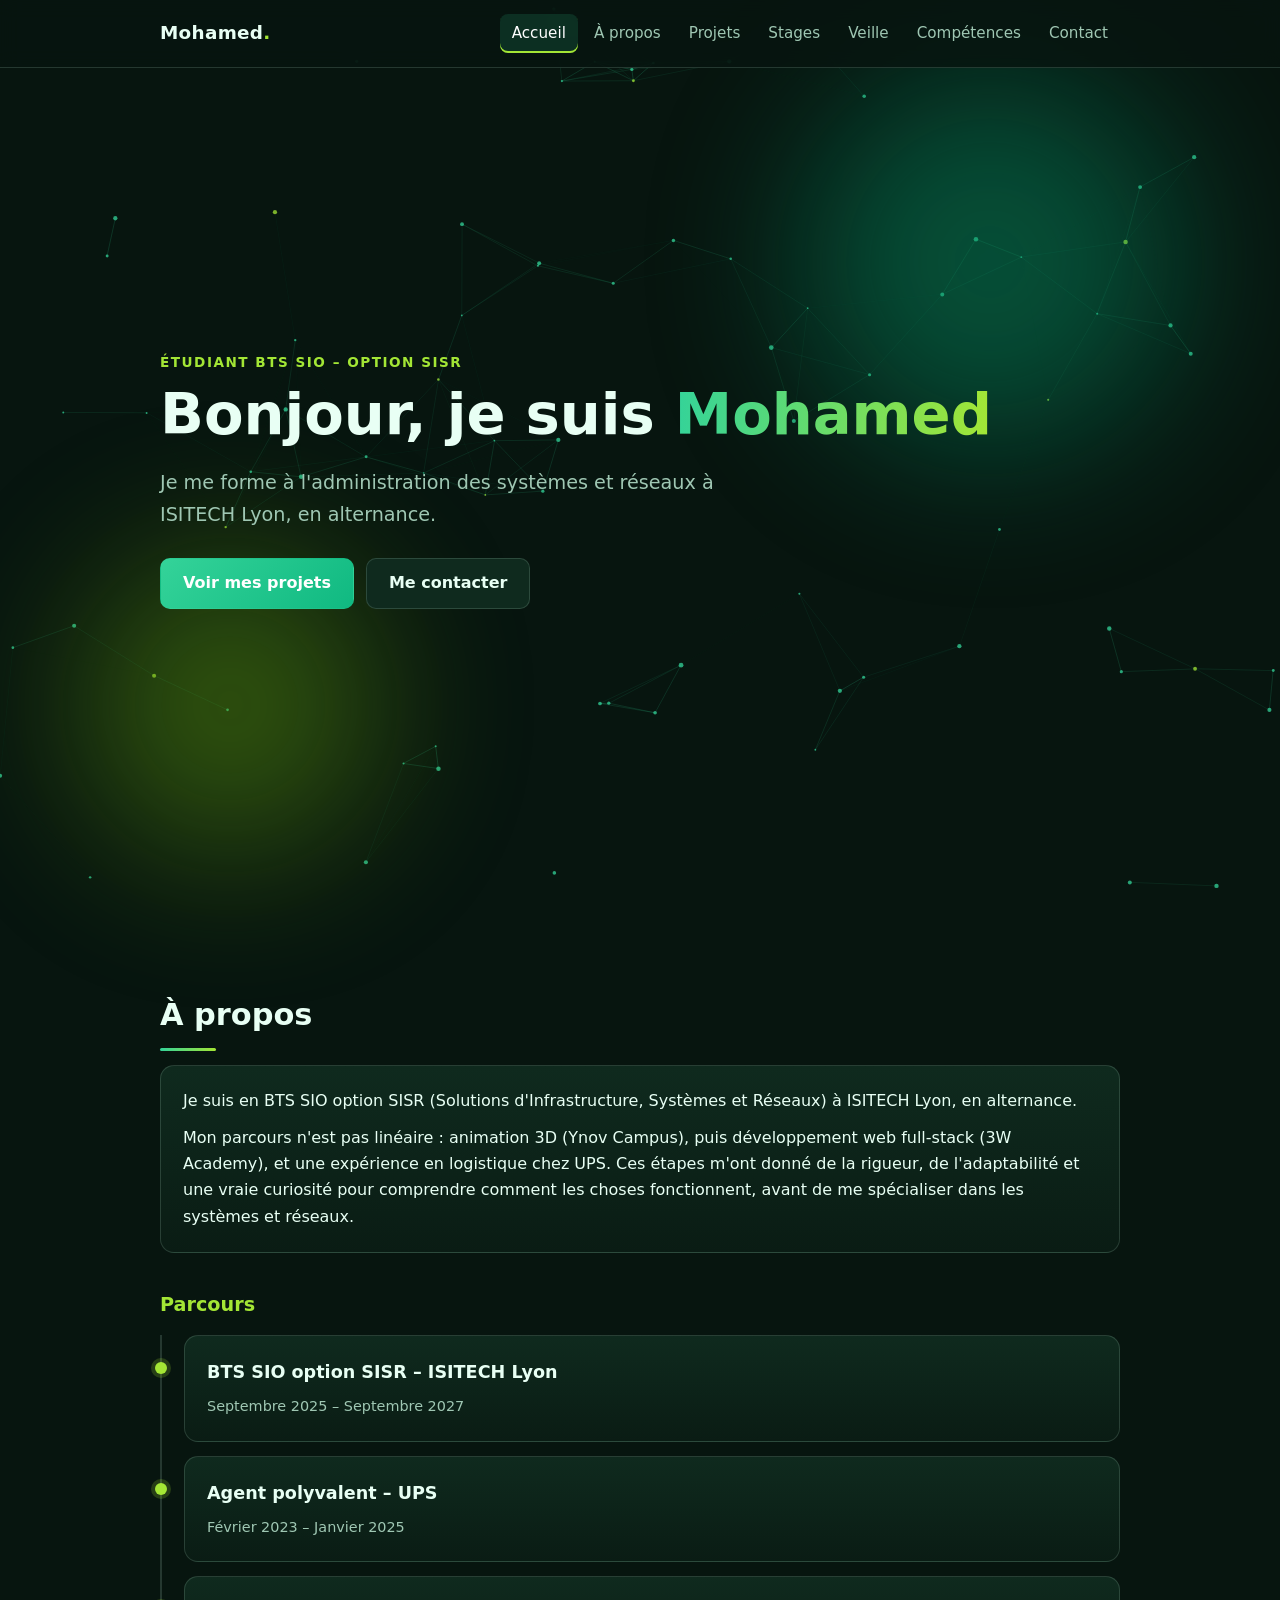
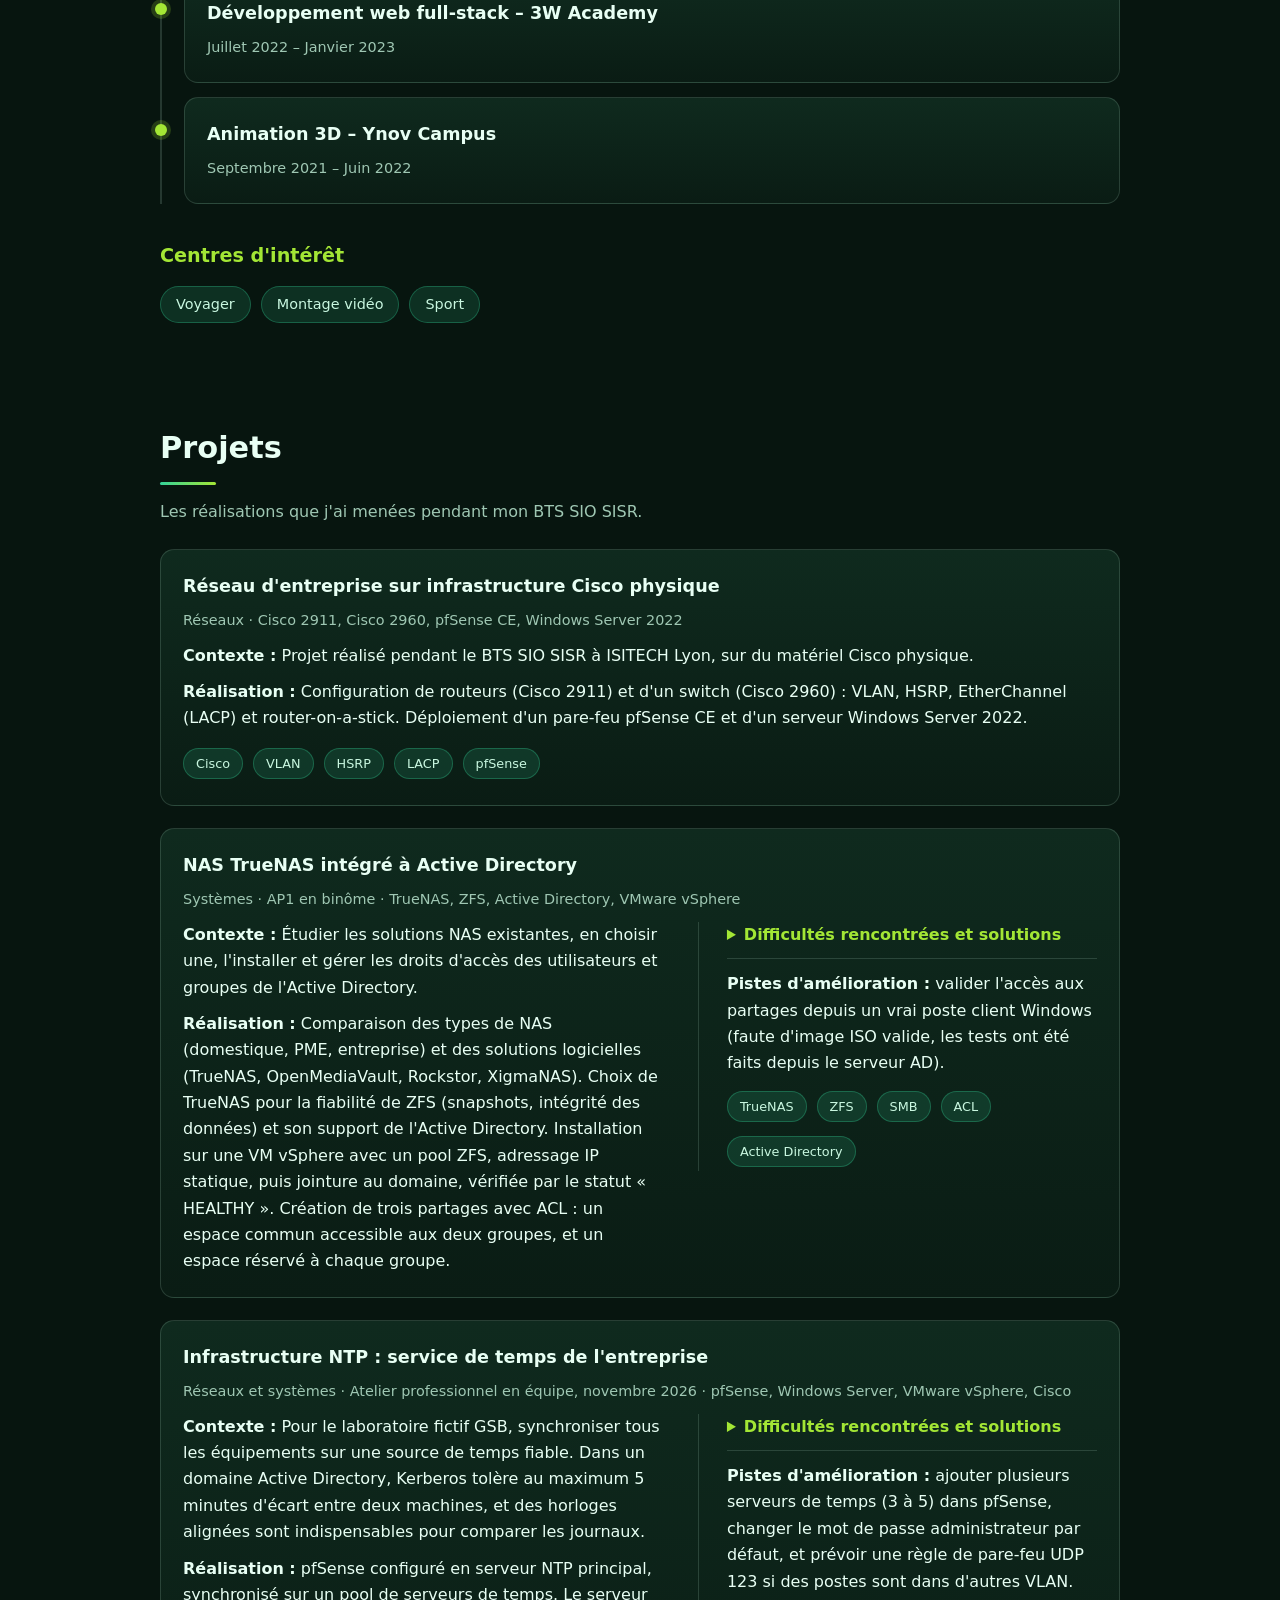
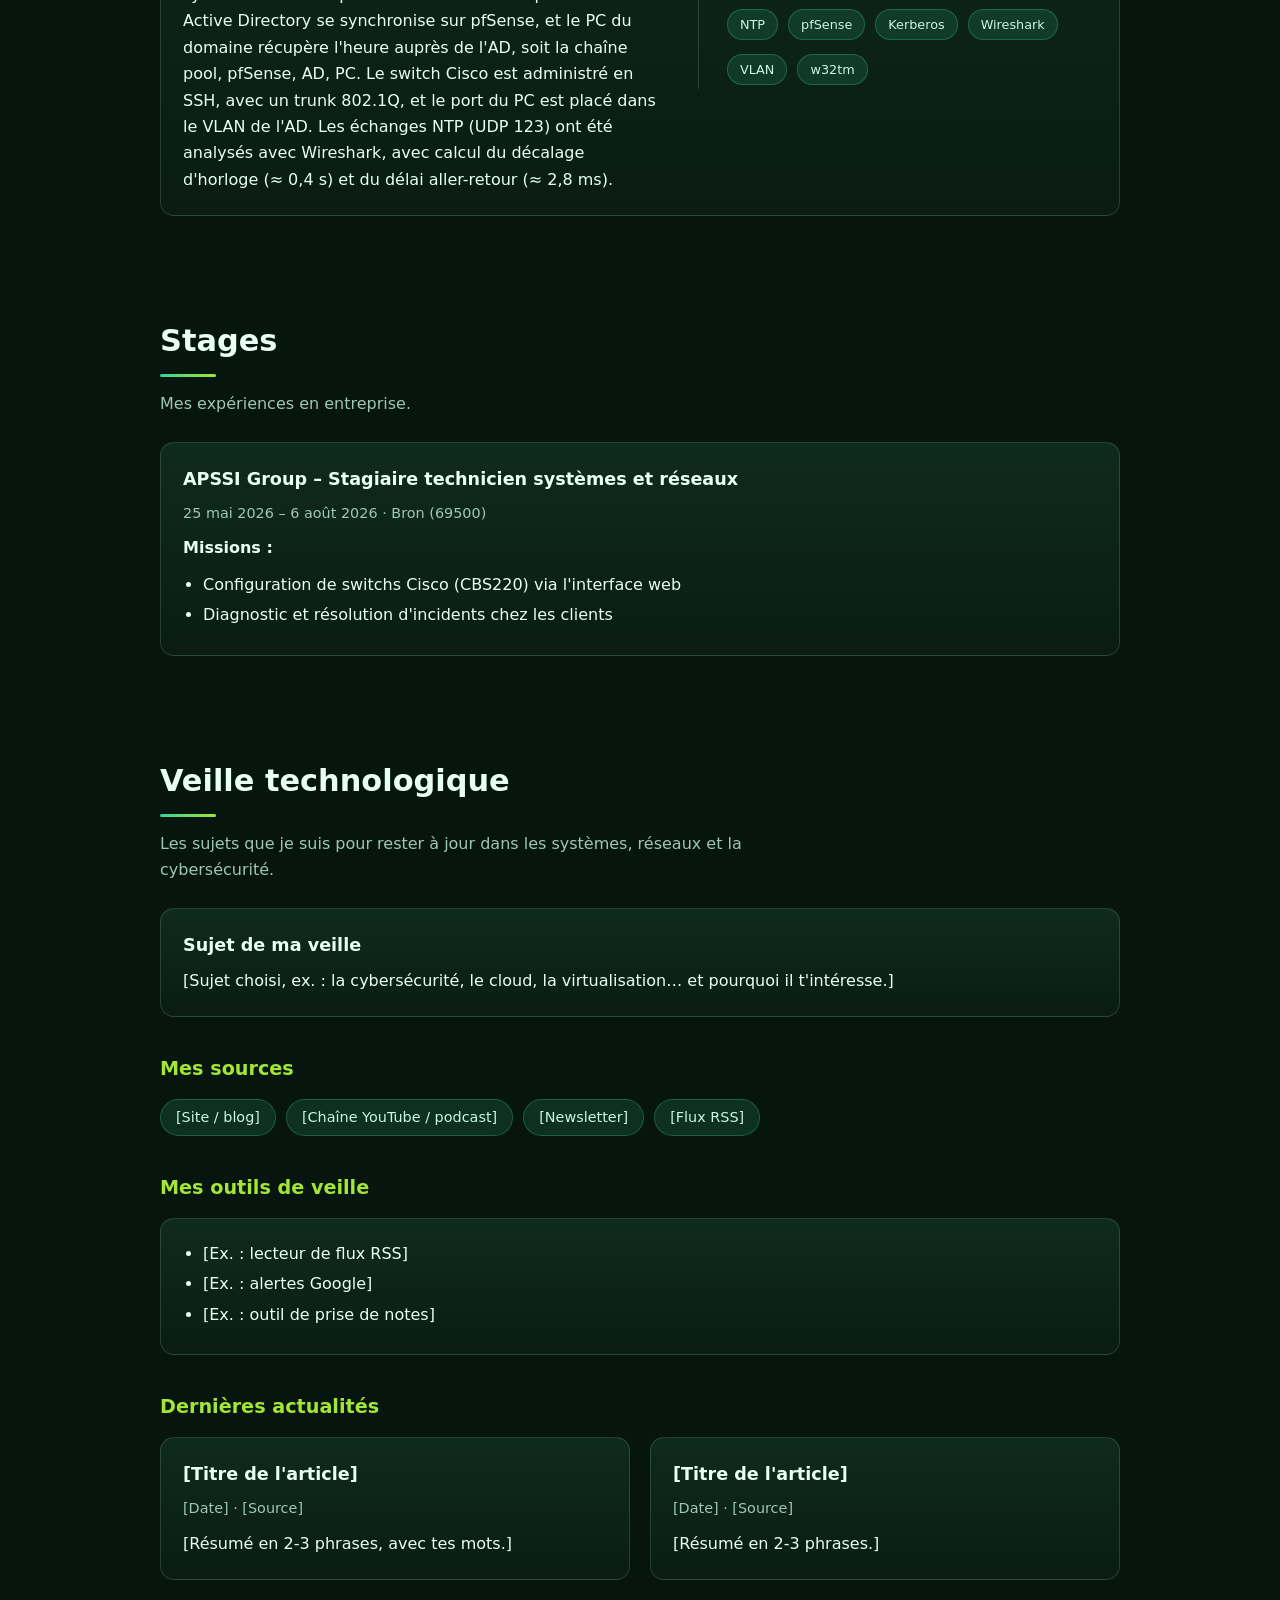
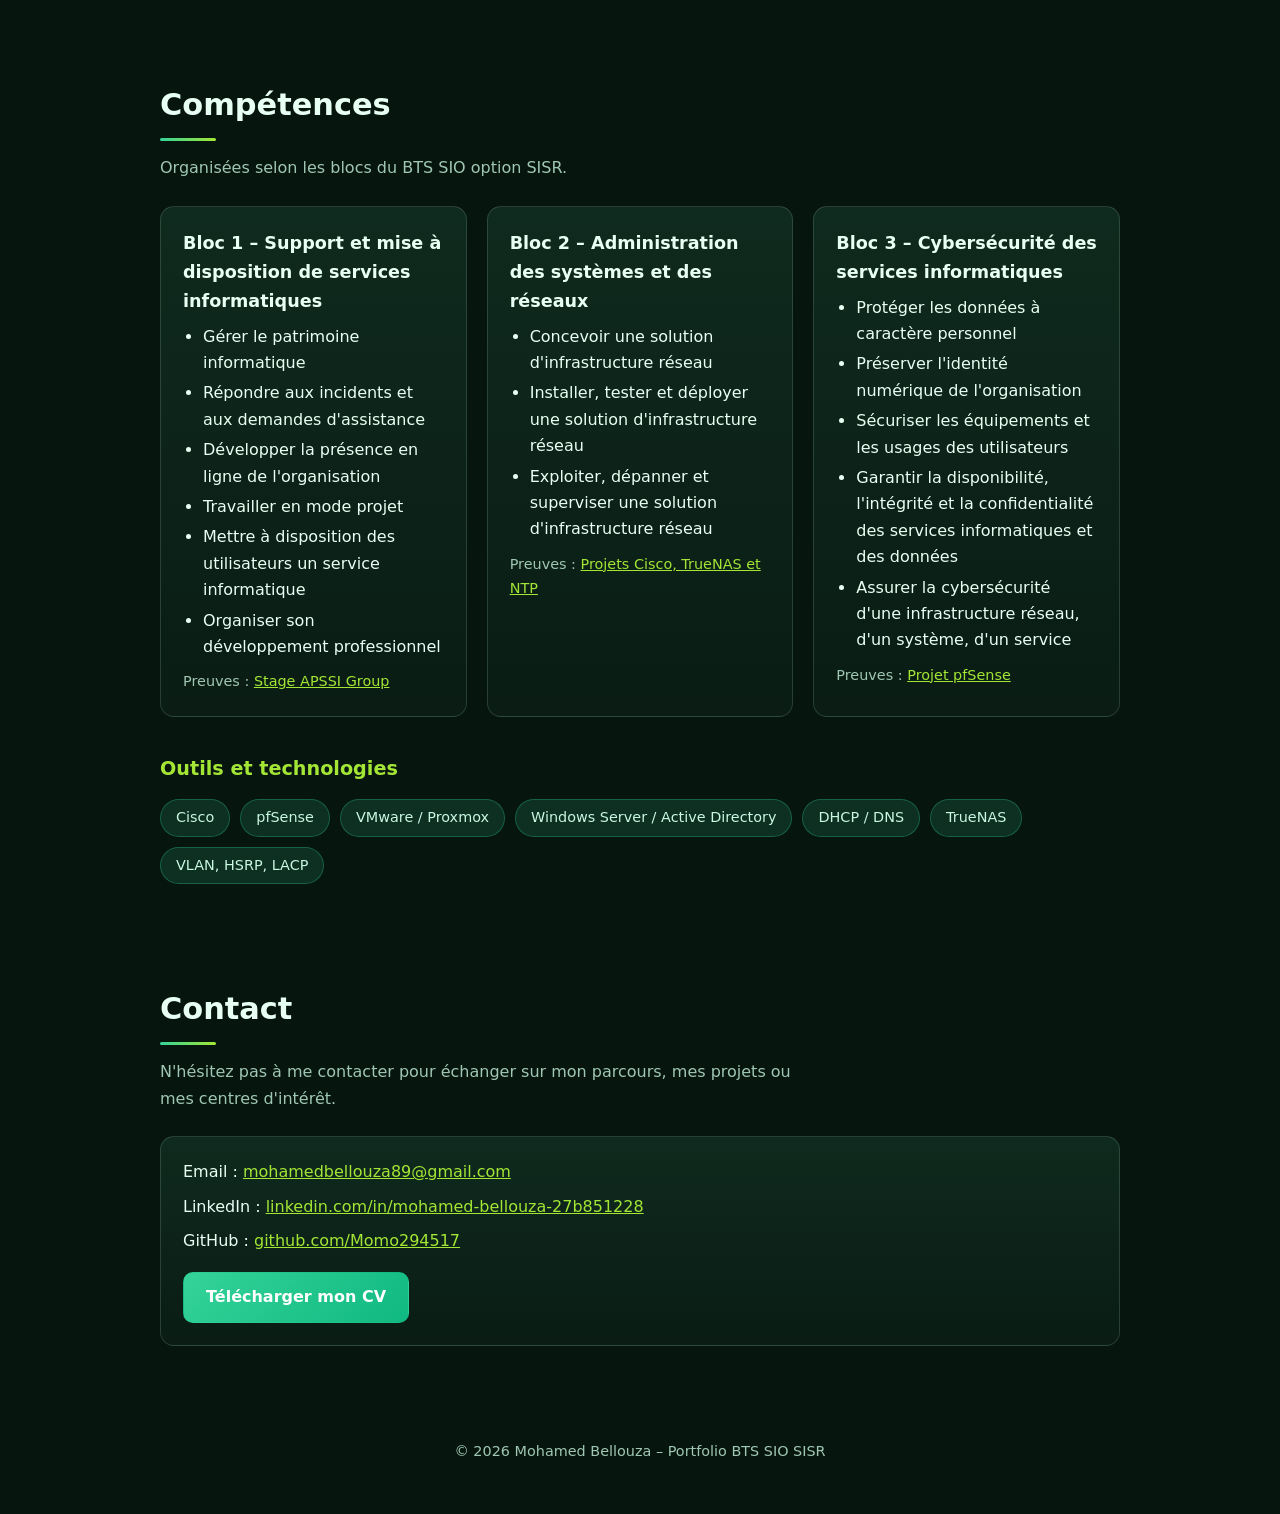
==== index.html @ 6b675b5a "Add files via upload" ====
<!DOCTYPE html>
<html lang="fr">
<head>
  <meta charset="UTF-8">
  <meta name="viewport" content="width=device-width, initial-scale=1">
  <title>Mohamed Bellouza – Portfolio BTS SIO SISR</title>
  <meta name="description" content="Portfolio de Mohamed Bellouza, étudiant en BTS SIO option SISR à ISITECH Lyon, en alternance en systèmes et réseaux.">
  <link rel="stylesheet" href="style.css">
</head>
<body>

<canvas id="bg" aria-hidden="true"></canvas>

<header class="site-header">
  <nav>
    <a class="logo" href="#accueil">Mohamed<span>.</span></a>
    <button class="menu-toggle" type="button" aria-label="Ouvrir le menu" aria-expanded="false">☰</button>
    <ul class="menu">
      <li><a href="#accueil">Accueil</a></li>
      <li><a href="#apropos">À propos</a></li>
      <li><a href="#projets">Projets</a></li>
      <li><a href="#stages">Stages</a></li>
      <li><a href="#veille">Veille</a></li>
      <li><a href="#competences">Compétences</a></li>
      <li><a href="#contact">Contact</a></li>
    </ul>
  </nav>
</header>

<main>

  <section id="accueil" class="hero">
    <div class="glow glow-1"></div>
    <div class="glow glow-2"></div>
    <div class="hero-inner">
      <p class="eyebrow">Étudiant BTS SIO – option SISR</p>
      <h1>Bonjour, je suis <span class="gradient">Mohamed</span></h1>
      <p class="lead">Je me forme à l'administration des systèmes et réseaux à ISITECH Lyon, en alternance.</p>
      <div class="buttons">
        <a class="btn primary" href="#projets">Voir mes projets</a>
        <a class="btn" href="#contact">Me contacter</a>
      </div>
    </div>
  </section>

  <section id="apropos">
    <h2 class="reveal">À propos</h2>
    <div class="card reveal">
      <p>Je suis en BTS SIO option SISR (Solutions d'Infrastructure, Systèmes et Réseaux) à ISITECH Lyon, en alternance.
      <p>Mon parcours n'est pas linéaire : animation 3D (Ynov Campus), puis développement web full-stack (3W Academy), et une expérience en logistique chez UPS. Ces étapes m'ont donné de la rigueur, de l'adaptabilité et une vraie curiosité pour comprendre comment les choses fonctionnent, avant de me spécialiser dans les systèmes et réseaux.</p>
    </div>

    <h3 class="sub reveal">Parcours</h3>
    <div class="timeline">
      <div class="card reveal"><h3>BTS SIO option SISR – ISITECH Lyon</h3><p class="meta">Septembre 2025 – Septembre 2027</p></div>
      <div class="card reveal"><h3>Agent polyvalent – UPS</h3><p class="meta">Février 2023 – Janvier 2025</p></div>
      <div class="card reveal"><h3>Développement web full-stack – 3W Academy</h3><p class="meta">Juillet 2022 – Janvier 2023</p></div>
      <div class="card reveal"><h3>Animation 3D – Ynov Campus</h3><p class="meta">Septembre 2021 – Juin 2022</p></div>
    </div>

    <h3 class="sub reveal">Centres d'intérêt</h3>
    <ul class="tags reveal">
      <li>Voyager</li>
      <li>Montage vidéo</li>
      <li>Sport</li>
    </ul>
  </section>

  <section id="projets">
    <h2 class="reveal">Projets</h2>
    <p class="section-lead reveal">Les réalisations que j'ai menées pendant mon BTS SIO SISR.</p>
    <div class="grid projects">
      <article class="card reveal">
        <h3>Réseau d'entreprise sur infrastructure Cisco physique</h3>
        <p class="meta">Réseaux · Cisco 2911, Cisco 2960, pfSense CE, Windows Server 2022</p>
        <p><strong>Contexte :</strong> Projet réalisé pendant le BTS SIO SISR à ISITECH Lyon, sur du matériel Cisco physique.</p>
        <p><strong>Réalisation :</strong> Configuration de routeurs (Cisco 2911) et d'un switch (Cisco 2960) : VLAN, HSRP, EtherChannel (LACP) et router-on-a-stick. Déploiement d'un pare-feu pfSense CE et d'un serveur Windows Server 2022.</p>
        <ul class="tags"><li>Cisco</li><li>VLAN</li><li>HSRP</li><li>LACP</li><li>pfSense</li></ul>
      </article>

      <article class="card reveal">
        <h3>NAS TrueNAS intégré à Active Directory</h3>
        <p class="meta">Systèmes · AP1 en binôme · TrueNAS, ZFS, Active Directory, VMware vSphere</p>
        <div class="proj-body">
        <div class="proj-main">
        <p><strong>Contexte :</strong> Étudier les solutions NAS existantes, en choisir une, l'installer et gérer les droits d'accès des utilisateurs et groupes de l'Active Directory.</p>
        <p><strong>Réalisation :</strong> Comparaison des types de NAS (domestique, PME, entreprise) et des solutions logicielles (TrueNAS, OpenMediaVault, Rockstor, XigmaNAS). Choix de TrueNAS pour la fiabilité de ZFS (snapshots, intégrité des données) et son support de l'Active Directory. Installation sur une VM vSphere avec un pool ZFS, adressage IP statique, puis jointure au domaine, vérifiée par le statut « HEALTHY ». Création de trois partages avec ACL : un espace commun accessible aux deux groupes, et un espace réservé à chaque groupe.</p>
        </div>
        <div class="proj-side">
        <details>
          <summary>Difficultés rencontrées et solutions</summary>
          <ul>
            <li>VM qui bootait en boucle sur l'ISO : option « Connecter lors de la mise sous tension » à décocher.</li>
            <li>Démarrage impossible en BIOS : réinstallation en mode UEFI.</li>
            <li>Adresse 0.0.0.0 sans serveur DHCP : IP statique configurée en console, avec une adresse distincte de celle de la box.</li>
            <li>Disques à numéros de série non uniques : option dédiée activée pour créer le pool ZFS.</li>
            <li>Jointure à l'AD bloquée par un décalage d'horloge entre le NAS et le serveur (tolérance de Kerberos) : synchronisation de l'heure.</li>
            <li>Groupes AD invisibles : cache de l'annuaire vérifié avec <code>wbinfo -g</code>.</li>
          </ul>
        </details>
        <p><strong>Pistes d'amélioration :</strong> valider l'accès aux partages depuis un vrai poste client Windows (faute d'image ISO valide, les tests ont été faits depuis le serveur AD).</p>
        <ul class="tags"><li>TrueNAS</li><li>ZFS</li><li>SMB</li><li>ACL</li><li>Active Directory</li></ul>
        </div>
      </div>
      </article>

      <article class="card reveal">
        <h3>Infrastructure NTP : service de temps de l'entreprise</h3>
        <p class="meta">Réseaux et systèmes · Atelier professionnel en équipe, novembre 2026 · pfSense, Windows Server, VMware vSphere, Cisco</p>
        <div class="proj-body">
        <div class="proj-main">
        <p><strong>Contexte :</strong> Pour le laboratoire fictif GSB, synchroniser tous les équipements sur une source de temps fiable. Dans un domaine Active Directory, Kerberos tolère au maximum 5 minutes d'écart entre deux machines, et des horloges alignées sont indispensables pour comparer les journaux.</p>
        <p><strong>Réalisation :</strong> pfSense configuré en serveur NTP principal, synchronisé sur un pool de serveurs de temps. Le serveur Active Directory se synchronise sur pfSense, et le PC du domaine récupère l'heure auprès de l'AD, soit la chaîne pool, pfSense, AD, PC. Le switch Cisco est administré en SSH, avec un trunk 802.1Q, et le port du PC est placé dans le VLAN de l'AD. Les échanges NTP (UDP 123) ont été analysés avec Wireshark, avec calcul du décalage d'horloge (≈ 0,4 s) et du délai aller-retour (≈ 2,8 ms).</p>
        </div>
        <div class="proj-side">
        <details>
          <summary>Difficultés rencontrées et solutions</summary>
          <ul>
            <li>Message NATIVE_VLAN_MISMATCH sur le trunk : VLAN natif aligné sur le VLAN 1.</li>
            <li>PC dans le mauvais VLAN : port déplacé dans le VLAN de l'AD pour partager le même réseau.</li>
            <li>Commande <code>net start w32time</code> refusée (erreur 5) : terminal à ouvrir en administrateur.</li>
            <li>Fuseau horaire du PC incorrect : corrigé sur Paris, sans effet sur la synchronisation qui se fait en UTC.</li>
          </ul>
        </details>
        <p><strong>Pistes d'amélioration :</strong> ajouter plusieurs serveurs de temps (3 à 5) dans pfSense, changer le mot de passe administrateur par défaut, et prévoir une règle de pare-feu UDP 123 si des postes sont dans d'autres VLAN.</p>
        <ul class="tags"><li>NTP</li><li>pfSense</li><li>Kerberos</li><li>Wireshark</li><li>VLAN</li><li>w32tm</li></ul>
        </div>
      </div>
      </article>
    </div>
  </section>

  <section id="stages">
    <h2 class="reveal">Stages</h2>
    <p class="section-lead reveal">Mes expériences en entreprise.</p>
    <article class="card reveal">
      <h3>APSSI Group – Stagiaire technicien systèmes et réseaux</h3>
      <p class="meta">25 mai 2026 – 6 août 2026 · Bron (69500)</p>
      <p><strong>Missions :</strong></p>
      <ul>
        <li>Configuration de switchs Cisco (CBS220) via l'interface web</li>
        <li>Diagnostic et résolution d'incidents chez les clients</li>
      </ul>
    </article>
  </section>

  <section id="veille">
    <h2 class="reveal">Veille technologique</h2>
    <p class="section-lead reveal">Les sujets que je suis pour rester à jour dans les systèmes, réseaux et la cybersécurité.</p>

    <div class="card reveal">
      <h3>Sujet de ma veille</h3>
      <p>[Sujet choisi, ex. : la cybersécurité, le cloud, la virtualisation… et pourquoi il t'intéresse.]</p>
    </div>

    <h3 class="sub reveal">Mes sources</h3>
    <ul class="tags reveal">
      <li>[Site / blog]</li>
      <li>[Chaîne YouTube / podcast]</li>
      <li>[Newsletter]</li>
      <li>[Flux RSS]</li>
    </ul>

    <h3 class="sub reveal">Mes outils de veille</h3>
    <div class="card reveal">
      <ul>
        <li>[Ex. : lecteur de flux RSS]</li>
        <li>[Ex. : alertes Google]</li>
        <li>[Ex. : outil de prise de notes]</li>
      </ul>
    </div>

    <h3 class="sub reveal">Dernières actualités</h3>
    <div class="grid">
      <article class="card reveal">
        <h3>[Titre de l'article]</h3>
        <p class="meta">[Date] · [Source]</p>
        <p>[Résumé en 2-3 phrases, avec tes mots.]</p>
      </article>
      <article class="card reveal">
        <h3>[Titre de l'article]</h3>
        <p class="meta">[Date] · [Source]</p>
        <p>[Résumé en 2-3 phrases.]</p>
      </article>
    </div>
  </section>

  <section id="competences">
    <h2 class="reveal">Compétences</h2>
    <p class="section-lead reveal">Organisées selon les blocs du BTS SIO option SISR.</p>

    <div class="grid">
      <div class="card reveal">
        <h3>Bloc 1 – Support et mise à disposition de services informatiques</h3>
        <ul>
          <li>Gérer le patrimoine informatique</li>
          <li>Répondre aux incidents et aux demandes d'assistance</li>
          <li>Développer la présence en ligne de l'organisation</li>
          <li>Travailler en mode projet</li>
          <li>Mettre à disposition des utilisateurs un service informatique</li>
          <li>Organiser son développement professionnel</li>
        </ul>
        <p class="meta">Preuves : <a href="#stages">Stage APSSI Group</a></p>
      </div>

      <div class="card reveal">
        <h3>Bloc 2 – Administration des systèmes et des réseaux</h3>
        <ul>
          <li>Concevoir une solution d'infrastructure réseau</li>
          <li>Installer, tester et déployer une solution d'infrastructure réseau</li>
          <li>Exploiter, dépanner et superviser une solution d'infrastructure réseau</li>
        </ul>
        <p class="meta">Preuves : <a href="#projets">Projets Cisco, TrueNAS et NTP</a></p>
      </div>

      <div class="card reveal">
        <h3>Bloc 3 – Cybersécurité des services informatiques</h3>
        <ul>
          <li>Protéger les données à caractère personnel</li>
          <li>Préserver l'identité numérique de l'organisation</li>
          <li>Sécuriser les équipements et les usages des utilisateurs</li>
          <li>Garantir la disponibilité, l'intégrité et la confidentialité des services informatiques et des données</li>
          <li>Assurer la cybersécurité d'une infrastructure réseau, d'un système, d'un service</li>
        </ul>
        <p class="meta">Preuves : <a href="#projets">Projet pfSense</a></p>
      </div>
    </div>

    <h3 class="sub reveal">Outils et technologies</h3>
    <ul class="tags reveal">
      <li>Cisco</li>
      <li>pfSense</li>
      <li>VMware / Proxmox</li>
      <li>Windows Server / Active Directory</li>
      <li>DHCP / DNS</li>
      <li>TrueNAS</li>
      <li>VLAN, HSRP, LACP</li>
    </ul>
  </section>

  <section id="contact">
    <h2 class="reveal">Contact</h2>
    <p class="section-lead reveal">N'hésitez pas à me contacter pour échanger sur mon parcours, mes projets ou mes centres d'intérêt.</p>
    <div class="card reveal">
      <ul class="contact-list">
        <li>Email : <a href="mailto:mohamedbellouza89@gmail.com">mohamedbellouza89@gmail.com</a></li>
        <li>LinkedIn : <a href="https://www.linkedin.com/in/mohamed-bellouza-27b851228/" target="_blank" rel="noopener">linkedin.com/in/mohamed-bellouza-27b851228</a></li>
        <li>GitHub : <a href="https://github.com/Momo294517" target="_blank" rel="noopener">github.com/Momo294517</a></li>
      </ul>
      <p><a class="btn primary" href="cv.pdf" target="_blank" rel="noopener">Télécharger mon CV</a></p>
    </div>
  </section>

</main>

<footer>
  <p>© 2026 Mohamed Bellouza – Portfolio BTS SIO SISR</p>
</footer>

<script src="script.js"></script>
</body>
</html>
---- style.css ----
:root {
  /* ===== PALETTE : vert émeraude (modifie ces valeurs pour changer de couleur) ===== */
  --bg: #07150f;
  --bg-2: #0a1c14;
  --surface: #0f2a1e;
  --text: #e8fff4;
  --muted: #9fc7b3;
  --accent: #34d399;
  --accent-2: #a3e635;
  --accent-strong: #10b981;
  --tag-text: #c9f7e0;
  --glow-1: #059669;
  --glow-2: #65a30d;
  --bg-rgb: 7, 21, 15;
  --accent-rgb: 52, 211, 153;
  --accent2-rgb: 163, 230, 53;
  --accent-soft: rgba(var(--accent-rgb), 0.14);
  --border: rgba(159, 199, 179, 0.2);
}

* { box-sizing: border-box; }

html { scroll-behavior: smooth; scroll-padding-top: 76px; }

body {
  margin: 0;
  font-family: system-ui, -apple-system, "Segoe UI", Roboto, sans-serif;
  background: var(--bg);
  color: var(--text);
  line-height: 1.65;
  overflow-x: hidden;
}

a { color: var(--accent-2); }

/* ---------- En-tête ---------- */
.site-header {
  position: fixed;
  top: 0; left: 0; right: 0;
  background: rgba(var(--bg-rgb), 0.8);
  backdrop-filter: blur(10px);
  border-bottom: 1px solid var(--border);
  z-index: 50;
}

.site-header nav {
  max-width: 1000px;
  margin: 0 auto;
  padding: 14px 20px;
  display: flex;
  justify-content: space-between;
  align-items: center;
}

.logo { font-weight: 800; font-size: 1.15rem; text-decoration: none; color: var(--text); letter-spacing: 0.3px; }
.logo span { color: var(--accent-2); }

.menu { list-style: none; display: flex; gap: 4px; margin: 0; padding: 0; }
.menu a {
  display: block;
  padding: 7px 12px;
  border-radius: 8px;
  text-decoration: none;
  color: var(--muted);
  font-weight: 500;
  font-size: 0.95rem;
  transition: color 0.2s, background 0.2s;
}
.menu a:hover { color: var(--text); background: var(--accent-soft); }
.menu a.active { color: #fff; background: var(--accent-soft); box-shadow: inset 0 -2px 0 var(--accent-2); }

.menu-toggle {
  display: none;
  background: none;
  border: 1px solid var(--border);
  color: var(--text);
  font-size: 1.3rem;
  border-radius: 8px;
  padding: 2px 10px;
  cursor: pointer;
}

/* ---------- Mise en page ---------- */
main { max-width: 1000px; margin: 0 auto; padding: 0 20px; }

section { padding: 90px 0 10px; }

h1 { font-size: clamp(2.2rem, 6vw, 3.6rem); margin: 8px 0 16px; line-height: 1.15; }
h2 {
  font-size: 1.9rem;
  margin: 0 0 14px;
  position: relative;
  display: inline-block;
}
h2::after {
  content: "";
  display: block;
  height: 3px;
  width: 56px;
  margin-top: 8px;
  border-radius: 3px;
  background: linear-gradient(90deg, var(--accent), var(--accent-2));
}
h3 { margin: 0 0 8px; font-size: 1.1rem; }
h3.sub { margin: 36px 0 14px; font-size: 1.2rem; color: var(--accent-2); }

.section-lead { color: var(--muted); margin: 0 0 24px; max-width: 640px; }

/* ---------- Accueil ---------- */
.hero {
  position: relative;
  min-height: 100vh;
  display: flex;
  align-items: center;
  padding: 120px 0 60px;
}
.hero-inner { position: relative; z-index: 1; }
.eyebrow {
  color: var(--accent-2);
  font-weight: 600;
  letter-spacing: 1.5px;
  text-transform: uppercase;
  font-size: 0.85rem;
  margin: 0;
}
.gradient {
  background: linear-gradient(90deg, var(--accent), var(--accent-2), var(--accent));
  background-size: 200% auto;
  -webkit-background-clip: text;
  background-clip: text;
  color: transparent;
  animation: shine 6s linear infinite;
}
.lead { font-size: 1.2rem; color: var(--muted); max-width: 620px; }

.glow {
  position: absolute;
  border-radius: 50%;
  filter: blur(80px);
  opacity: 0.45;
  pointer-events: none;
}
.glow-1 { width: 380px; height: 380px; background: var(--glow-1); top: 8%; right: -60px; animation: float 9s ease-in-out infinite; }
.glow-2 { width: 300px; height: 300px; background: var(--glow-2); bottom: 5%; left: -80px; animation: float 11s ease-in-out infinite reverse; }

.buttons { display: flex; gap: 12px; flex-wrap: wrap; margin-top: 28px; }
.btn {
  display: inline-block;
  padding: 11px 22px;
  border-radius: 10px;
  border: 1px solid var(--border);
  background: var(--surface);
  color: var(--text);
  text-decoration: none;
  font-weight: 600;
  transition: transform 0.2s, box-shadow 0.2s, border-color 0.2s;
}
.btn:hover { transform: translateY(-3px); border-color: var(--accent); box-shadow: 0 8px 22px rgba(var(--accent-rgb), 0.25); }
.btn.primary { background: linear-gradient(135deg, var(--accent), var(--accent-strong)); border-color: transparent; color: #fff; }

/* ---------- Cartes ---------- */
.card {
  background: linear-gradient(180deg, var(--surface), var(--bg-2));
  border: 1px solid var(--border);
  border-radius: 14px;
  padding: 22px;
  transition: transform 0.25s, border-color 0.25s, box-shadow 0.25s;
}
.card:hover { transform: translateY(-4px); border-color: rgba(var(--accent-rgb), 0.55); box-shadow: 0 12px 30px rgba(0, 0, 0, 0.35), 0 0 0 1px rgba(var(--accent-rgb), 0.15); }
.card p { margin: 0 0 10px; }
.card p:last-child, .card ul:last-child { margin-bottom: 0; }
.card ul { margin: 0 0 10px; padding-left: 20px; }
.card li { margin-bottom: 4px; }

.grid { display: grid; grid-template-columns: repeat(auto-fit, minmax(290px, 1fr)); gap: 20px; }
.timeline { display: grid; gap: 14px; position: relative; padding-left: 22px; border-left: 2px solid var(--border); }
.timeline .card { position: relative; }
.timeline .card::before {
  content: "";
  position: absolute;
  left: -30px; top: 26px;
  width: 12px; height: 12px;
  border-radius: 50%;
  background: var(--accent-2);
  box-shadow: 0 0 0 4px rgba(var(--accent2-rgb), 0.2);
}

.meta { color: var(--muted); font-size: 0.9rem; }
.badge {
  display: inline-block;
  font-size: 0.72rem;
  font-weight: 600;
  padding: 2px 10px;
  margin-left: 6px;
  border-radius: 999px;
  background: rgba(var(--accent2-rgb), 0.15);
  color: var(--accent-2);
  vertical-align: middle;
}

.tags { list-style: none; padding: 0; display: flex; flex-wrap: wrap; gap: 10px; margin: 0; }
.tags li {
  background: var(--accent-soft);
  color: var(--tag-text);
  border: 1px solid rgba(var(--accent-rgb), 0.3);
  padding: 6px 15px;
  border-radius: 999px;
  font-size: 0.9rem;
  font-weight: 500;
  transition: transform 0.2s, background 0.2s;
}
.tags li:hover { transform: translateY(-2px); background: rgba(var(--accent-rgb), 0.25); }

.contact-list { list-style: none; padding: 0 !important; margin: 0 0 18px !important; }
.contact-list li { margin-bottom: 8px; }

footer { text-align: center; color: var(--muted); font-size: 0.9rem; padding: 70px 20px 36px; }

/* ---------- Animations ---------- */
.reveal { opacity: 0; transform: translateY(26px); transition: opacity 0.7s ease, transform 0.7s ease; }
.reveal.visible { opacity: 1; transform: none; }
.card.reveal.visible:hover { transform: translateY(-4px); }

.hero-inner > * { animation: rise 0.9s ease both; }
.hero-inner > *:nth-child(2) { animation-delay: 0.12s; }
.hero-inner > *:nth-child(3) { animation-delay: 0.24s; }
.hero-inner > *:nth-child(4) { animation-delay: 0.36s; }

@keyframes rise { from { opacity: 0; transform: translateY(28px); } to { opacity: 1; transform: none; } }
@keyframes float { 0%, 100% { transform: translate(0, 0); } 50% { transform: translate(-30px, 24px); } }
@keyframes shine { to { background-position: 200% center; } }

@media (prefers-reduced-motion: reduce) {
  html { scroll-behavior: auto; }
  *, *::before, *::after { animation: none !important; transition: none !important; }
  .reveal { opacity: 1; transform: none; }
}

/* ---------- Mobile ---------- */
@media (max-width: 760px) {
  .menu-toggle { display: block; }
  .menu {
    display: none;
    position: absolute;
    top: 100%; left: 0; right: 0;
    flex-direction: column;
    background: rgba(var(--bg-rgb), 0.97);
    border-bottom: 1px solid var(--border);
    padding: 10px 20px 16px;
  }
  .menu.open { display: flex; }
  .menu a { padding: 10px 12px; }
}

/* ---------- Fond animé (réseau de points) ---------- */
#bg { position: fixed; inset: 0; width: 100%; height: 100%; z-index: 0; pointer-events: none; }
main, footer { position: relative; z-index: 1; }

/* ---------- Cartes de projets détaillées ---------- */
.grid.projects { grid-template-columns: repeat(auto-fit, minmax(320px, 1fr)); align-items: start; }
.card .tags { margin-top: 16px; }
.card .tags li { font-size: 0.8rem; padding: 4px 12px; }
.card details { margin: 4px 0 12px; padding: 10px 0; border-top: 1px solid var(--border); border-bottom: 1px solid var(--border); }
.card summary { cursor: pointer; font-weight: 600; color: var(--accent-2); }
.card details ul { margin: 10px 0 0; }
.card code { background: rgba(var(--accent-rgb), 0.14); color: var(--tag-text); }
.card ul.tags { padding-left: 0; }

/* ---------- Projets : cartes pleine largeur en deux colonnes ---------- */
.grid.projects { grid-template-columns: 1fr; gap: 22px; }
.proj-body { display: grid; grid-template-columns: 1.2fr 1fr; gap: 6px 36px; align-items: start; margin-top: 8px; }
.proj-side { padding-left: 28px; border-left: 1px solid var(--border); }
.proj-side details { margin-top: 0; border-top: 0; padding-top: 0; }
.proj-side .tags { margin-top: 14px; }
@media (max-width: 860px) {
  .proj-body { grid-template-columns: 1fr; }
  .proj-side { padding-left: 0; border-left: 0; border-top: 1px solid var(--border); padding-top: 14px; margin-top: 4px; }
}
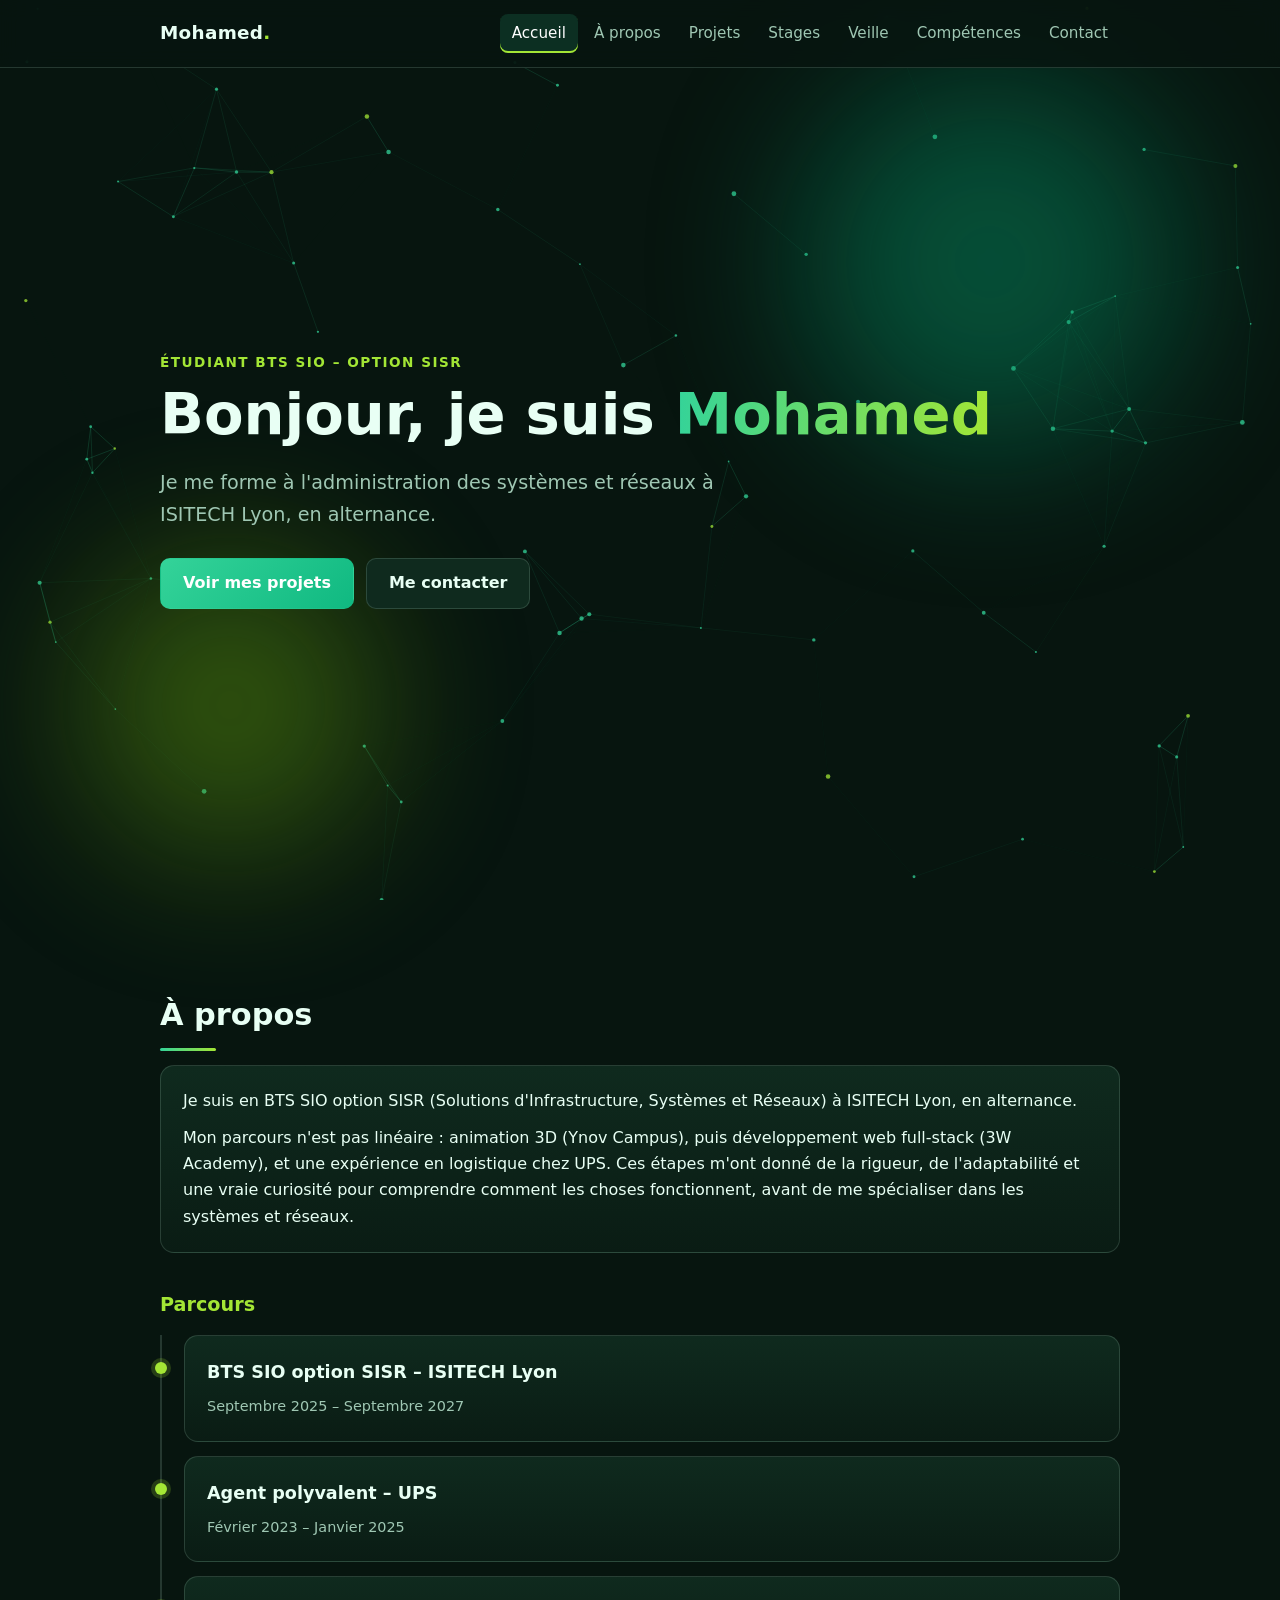
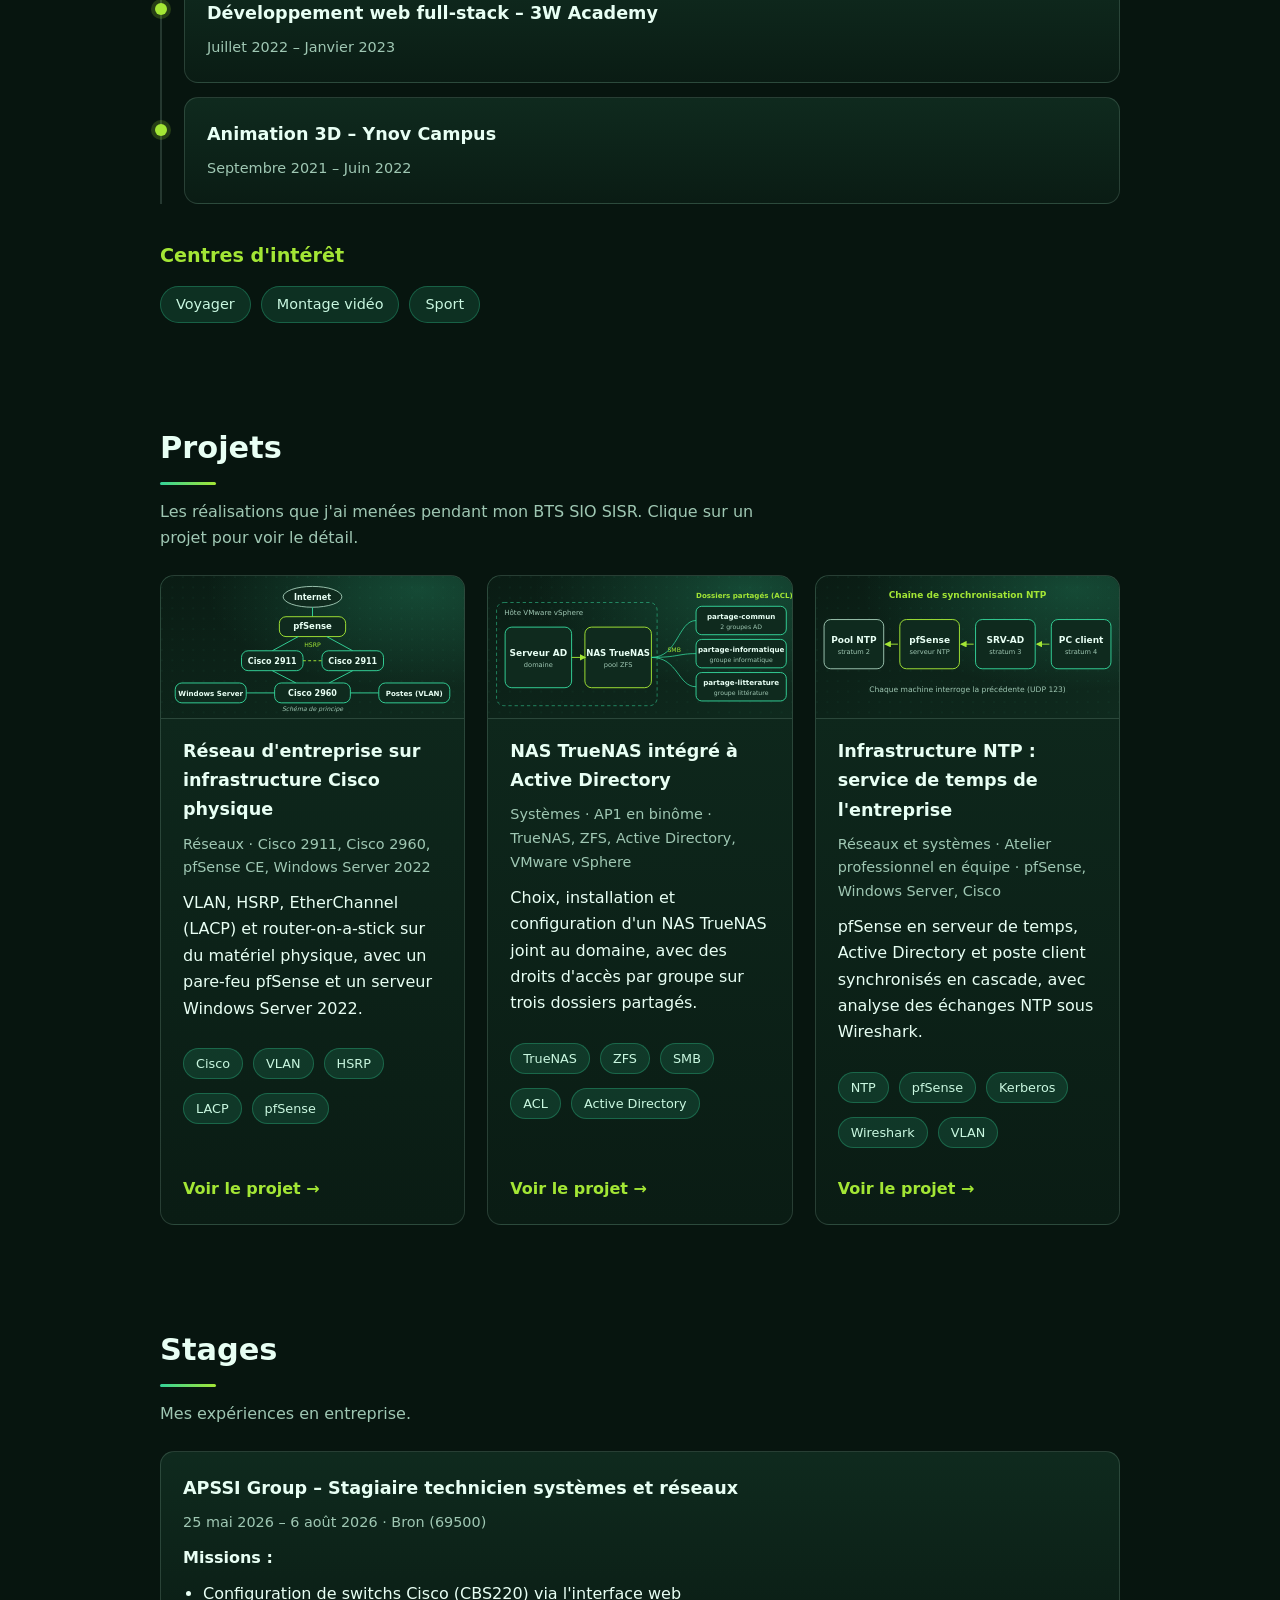
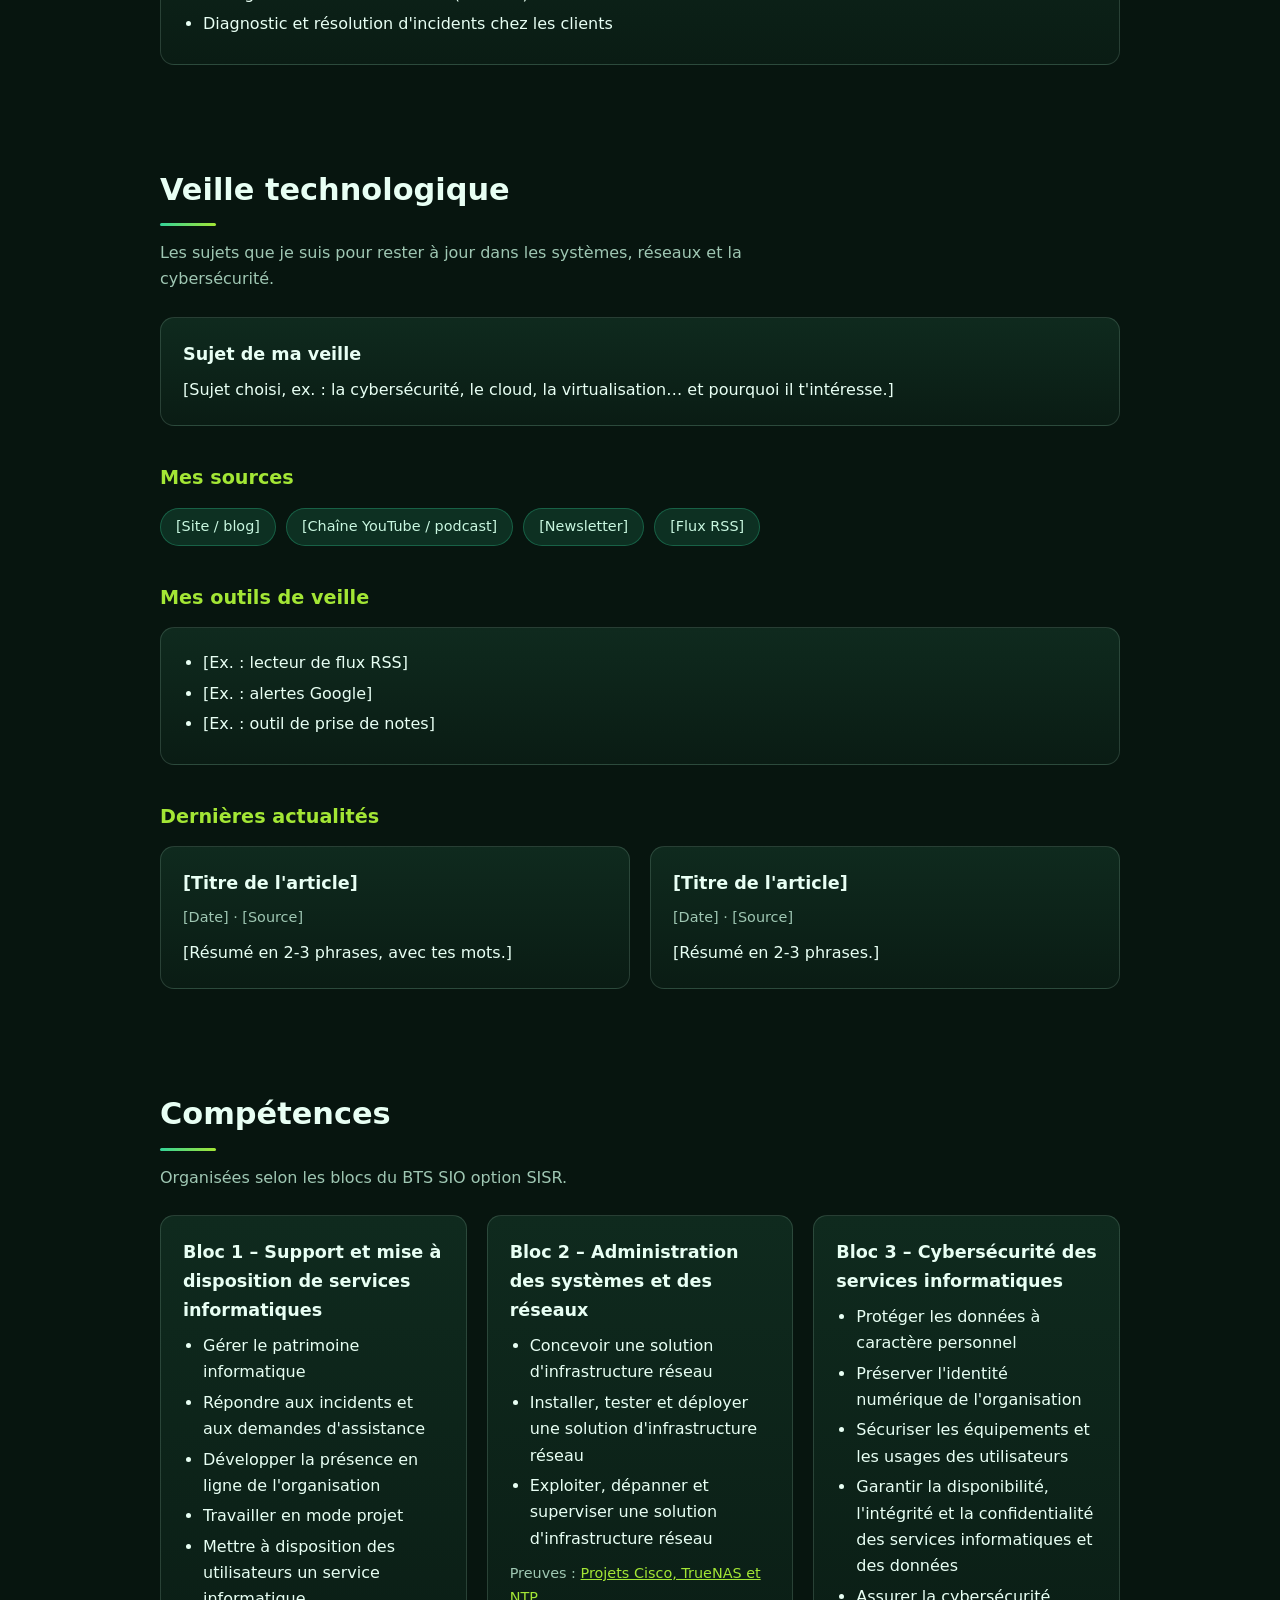
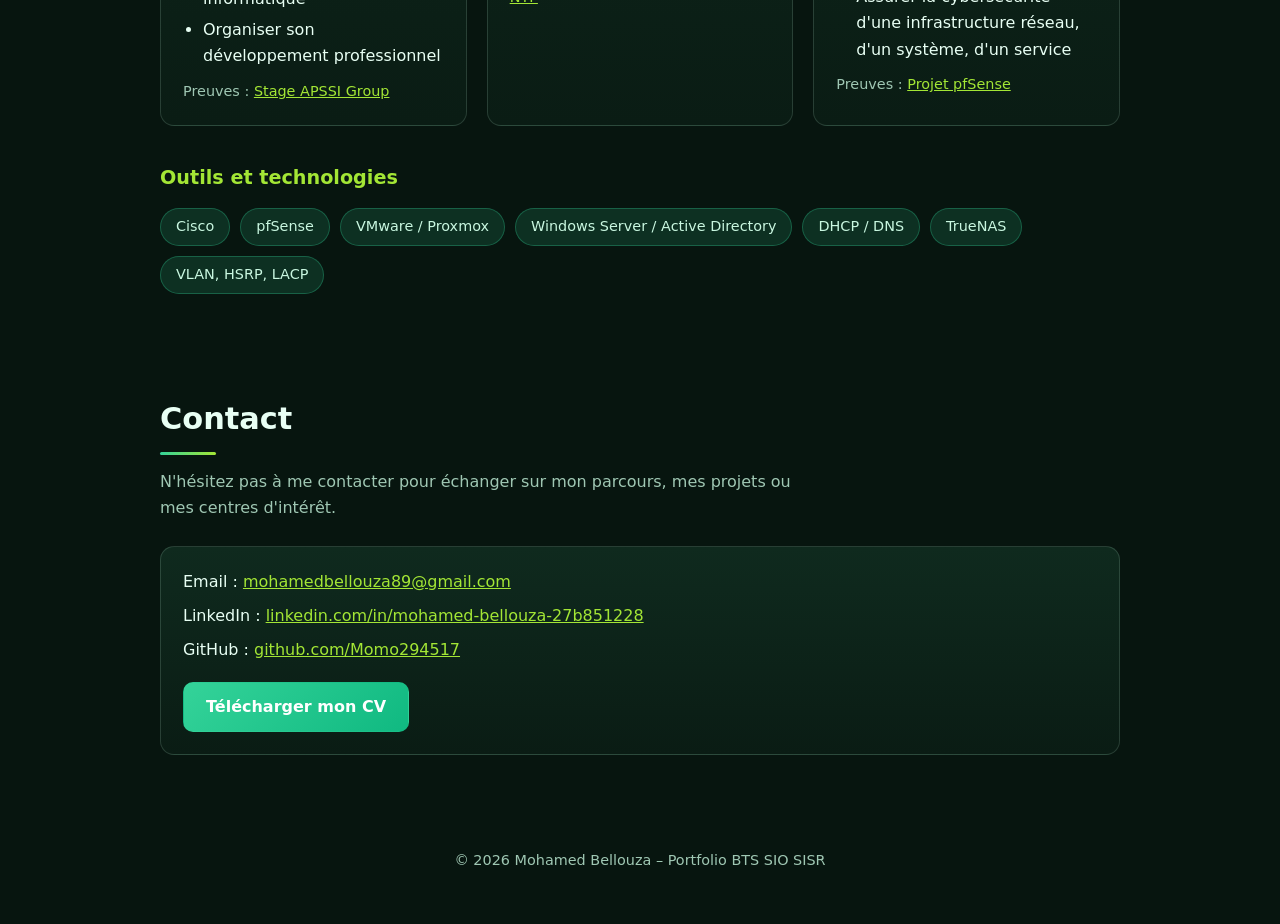
==== commit 0356d4c3: "Add files via upload" ====
--- a/index.html
+++ b/index.html
@@ -68,65 +68,38 @@
 
   <section id="projets">
     <h2 class="reveal">Projets</h2>
-    <p class="section-lead reveal">Les réalisations que j'ai menées pendant mon BTS SIO SISR.</p>
+    <p class="section-lead reveal">Les réalisations que j'ai menées pendant mon BTS SIO SISR. Clique sur un projet pour voir le détail.</p>
     <div class="grid projects">
-      <article class="card reveal">
-        <h3>Réseau d'entreprise sur infrastructure Cisco physique</h3>
-        <p class="meta">Réseaux · Cisco 2911, Cisco 2960, pfSense CE, Windows Server 2022</p>
-        <p><strong>Contexte :</strong> Projet réalisé pendant le BTS SIO SISR à ISITECH Lyon, sur du matériel Cisco physique.</p>
-        <p><strong>Réalisation :</strong> Configuration de routeurs (Cisco 2911) et d'un switch (Cisco 2960) : VLAN, HSRP, EtherChannel (LACP) et router-on-a-stick. Déploiement d'un pare-feu pfSense CE et d'un serveur Windows Server 2022.</p>
-        <ul class="tags"><li>Cisco</li><li>VLAN</li><li>HSRP</li><li>LACP</li><li>pfSense</li></ul>
-      </article>
-
-      <article class="card reveal">
-        <h3>NAS TrueNAS intégré à Active Directory</h3>
-        <p class="meta">Systèmes · AP1 en binôme · TrueNAS, ZFS, Active Directory, VMware vSphere</p>
-        <div class="proj-body">
-        <div class="proj-main">
-        <p><strong>Contexte :</strong> Étudier les solutions NAS existantes, en choisir une, l'installer et gérer les droits d'accès des utilisateurs et groupes de l'Active Directory.</p>
-        <p><strong>Réalisation :</strong> Comparaison des types de NAS (domestique, PME, entreprise) et des solutions logicielles (TrueNAS, OpenMediaVault, Rockstor, XigmaNAS). Choix de TrueNAS pour la fiabilité de ZFS (snapshots, intégrité des données) et son support de l'Active Directory. Installation sur une VM vSphere avec un pool ZFS, adressage IP statique, puis jointure au domaine, vérifiée par le statut « HEALTHY ». Création de trois partages avec ACL : un espace commun accessible aux deux groupes, et un espace réservé à chaque groupe.</p>
+      <a class="card proj-card reveal" href="projet-cisco.html">
+        <img class="thumb" src="img/cisco.svg" alt="Schéma de principe du réseau Cisco : pfSense, deux routeurs Cisco 2911 en HSRP, switch Cisco 2960" loading="lazy">
+        <div class="proj-text">
+          <h3>Réseau d'entreprise sur infrastructure Cisco physique</h3>
+          <p class="meta">Réseaux · Cisco 2911, Cisco 2960, pfSense CE, Windows Server 2022</p>
+          <p>VLAN, HSRP, EtherChannel (LACP) et router-on-a-stick sur du matériel physique, avec un pare-feu pfSense et un serveur Windows Server 2022.</p>
+          <ul class="tags"><li>Cisco</li><li>VLAN</li><li>HSRP</li><li>LACP</li><li>pfSense</li></ul>
+          <span class="more">Voir le projet →</span>
         </div>
-        <div class="proj-side">
-        <details>
-          <summary>Difficultés rencontrées et solutions</summary>
-          <ul>
-            <li>VM qui bootait en boucle sur l'ISO : option « Connecter lors de la mise sous tension » à décocher.</li>
-            <li>Démarrage impossible en BIOS : réinstallation en mode UEFI.</li>
-            <li>Adresse 0.0.0.0 sans serveur DHCP : IP statique configurée en console, avec une adresse distincte de celle de la box.</li>
-            <li>Disques à numéros de série non uniques : option dédiée activée pour créer le pool ZFS.</li>
-            <li>Jointure à l'AD bloquée par un décalage d'horloge entre le NAS et le serveur (tolérance de Kerberos) : synchronisation de l'heure.</li>
-            <li>Groupes AD invisibles : cache de l'annuaire vérifié avec <code>wbinfo -g</code>.</li>
-          </ul>
-        </details>
-        <p><strong>Pistes d'amélioration :</strong> valider l'accès aux partages depuis un vrai poste client Windows (faute d'image ISO valide, les tests ont été faits depuis le serveur AD).</p>
-        <ul class="tags"><li>TrueNAS</li><li>ZFS</li><li>SMB</li><li>ACL</li><li>Active Directory</li></ul>
+      </a>
+      <a class="card proj-card reveal" href="projet-nas.html">
+        <img class="thumb" src="img/nas.svg" alt="Schéma du NAS TrueNAS intégré à l'Active Directory avec trois dossiers partagés" loading="lazy">
+        <div class="proj-text">
+          <h3>NAS TrueNAS intégré à Active Directory</h3>
+          <p class="meta">Systèmes · AP1 en binôme · TrueNAS, ZFS, Active Directory, VMware vSphere</p>
+          <p>Choix, installation et configuration d'un NAS TrueNAS joint au domaine, avec des droits d'accès par groupe sur trois dossiers partagés.</p>
+          <ul class="tags"><li>TrueNAS</li><li>ZFS</li><li>SMB</li><li>ACL</li><li>Active Directory</li></ul>
+          <span class="more">Voir le projet →</span>
         </div>
-      </div>
-      </article>
-
-      <article class="card reveal">
-        <h3>Infrastructure NTP : service de temps de l'entreprise</h3>
-        <p class="meta">Réseaux et systèmes · Atelier professionnel en équipe, novembre 2026 · pfSense, Windows Server, VMware vSphere, Cisco</p>
-        <div class="proj-body">
-        <div class="proj-main">
-        <p><strong>Contexte :</strong> Pour le laboratoire fictif GSB, synchroniser tous les équipements sur une source de temps fiable. Dans un domaine Active Directory, Kerberos tolère au maximum 5 minutes d'écart entre deux machines, et des horloges alignées sont indispensables pour comparer les journaux.</p>
-        <p><strong>Réalisation :</strong> pfSense configuré en serveur NTP principal, synchronisé sur un pool de serveurs de temps. Le serveur Active Directory se synchronise sur pfSense, et le PC du domaine récupère l'heure auprès de l'AD, soit la chaîne pool, pfSense, AD, PC. Le switch Cisco est administré en SSH, avec un trunk 802.1Q, et le port du PC est placé dans le VLAN de l'AD. Les échanges NTP (UDP 123) ont été analysés avec Wireshark, avec calcul du décalage d'horloge (≈ 0,4 s) et du délai aller-retour (≈ 2,8 ms).</p>
+      </a>
+      <a class="card proj-card reveal" href="projet-ntp.html">
+        <img class="thumb" src="img/ntp.svg" alt="Chaîne de synchronisation NTP : pool, pfSense, serveur AD, PC client" loading="lazy">
+        <div class="proj-text">
+          <h3>Infrastructure NTP : service de temps de l'entreprise</h3>
+          <p class="meta">Réseaux et systèmes · Atelier professionnel en équipe · pfSense, Windows Server, Cisco</p>
+          <p>pfSense en serveur de temps, Active Directory et poste client synchronisés en cascade, avec analyse des échanges NTP sous Wireshark.</p>
+          <ul class="tags"><li>NTP</li><li>pfSense</li><li>Kerberos</li><li>Wireshark</li><li>VLAN</li></ul>
+          <span class="more">Voir le projet →</span>
         </div>
-        <div class="proj-side">
-        <details>
-          <summary>Difficultés rencontrées et solutions</summary>
-          <ul>
-            <li>Message NATIVE_VLAN_MISMATCH sur le trunk : VLAN natif aligné sur le VLAN 1.</li>
-            <li>PC dans le mauvais VLAN : port déplacé dans le VLAN de l'AD pour partager le même réseau.</li>
-            <li>Commande <code>net start w32time</code> refusée (erreur 5) : terminal à ouvrir en administrateur.</li>
-            <li>Fuseau horaire du PC incorrect : corrigé sur Paris, sans effet sur la synchronisation qui se fait en UTC.</li>
-          </ul>
-        </details>
-        <p><strong>Pistes d'amélioration :</strong> ajouter plusieurs serveurs de temps (3 à 5) dans pfSense, changer le mot de passe administrateur par défaut, et prévoir une règle de pare-feu UDP 123 si des postes sont dans d'autres VLAN.</p>
-        <ul class="tags"><li>NTP</li><li>pfSense</li><li>Kerberos</li><li>Wireshark</li><li>VLAN</li><li>w32tm</li></ul>
-        </div>
-      </div>
-      </article>
+      </a>
     </div>
   </section>
 
--- a/style.css
+++ b/style.css
@@ -276,3 +276,40 @@
   .proj-body { grid-template-columns: 1fr; }
   .proj-side { padding-left: 0; border-left: 0; border-top: 1px solid var(--border); padding-top: 14px; margin-top: 4px; }
 }
+
+/* ---------- Cartes de projets cliquables ---------- */
+.grid.projects { grid-template-columns: repeat(auto-fit, minmax(290px, 1fr)); align-items: stretch; }
+a.proj-card { display: flex; flex-direction: column; padding: 0; overflow: hidden; text-decoration: none; color: inherit; }
+.proj-card .thumb { display: block; width: 100%; height: auto; border-bottom: 1px solid var(--border); transition: transform 0.4s; }
+.proj-card:hover .thumb { transform: scale(1.04); }
+.proj-card { overflow: hidden; }
+.proj-card .proj-text { padding: 18px 22px 22px; display: flex; flex-direction: column; flex: 1; }
+.proj-card .more { margin-top: auto; padding-top: 14px; color: var(--accent-2); font-weight: 600; transition: letter-spacing 0.2s; }
+.proj-card:hover .more { letter-spacing: 0.5px; }
+
+/* ---------- Pages de détail d'un projet ---------- */
+.detail { padding-top: 110px; padding-bottom: 20px; }
+.back { display: inline-block; margin-bottom: 14px; color: var(--accent-2); text-decoration: none; font-weight: 600; }
+.back:hover { text-decoration: underline; }
+.detail h1 { font-size: clamp(1.8rem, 4.5vw, 2.6rem); }
+.detail .banner { display: block; width: 100%; height: auto; border-radius: 14px; border: 1px solid var(--border); margin: 20px 0 6px; box-shadow: 0 10px 40px rgba(var(--accent-rgb), 0.08); }
+.detail h2 { font-size: 1.5rem; margin: 46px 0 16px; }
+.detail p, .detail li { max-width: 780px; }
+.detail ol, .detail ul.plain { padding-left: 22px; }
+.detail ol li, .detail ul.plain li { margin-bottom: 10px; }
+.facts { display: grid; grid-template-columns: repeat(auto-fit, minmax(190px, 1fr)); gap: 14px; margin-top: 18px; }
+.facts div { background: var(--surface); border: 1px solid var(--border); border-radius: 12px; padding: 12px 16px; }
+.facts b { display: block; color: var(--accent-2); font-size: 0.78rem; text-transform: uppercase; letter-spacing: 1px; margin-bottom: 2px; }
+.gallery { display: grid; grid-template-columns: repeat(auto-fill, minmax(300px, 1fr)); gap: 18px; }
+.shot { margin: 0; background: var(--surface); border: 1px solid var(--border); border-radius: 12px; overflow: hidden; transition: transform 0.25s, border-color 0.25s, box-shadow 0.25s; }
+.shot:hover { transform: translateY(-4px); border-color: rgba(var(--accent-rgb), 0.6); box-shadow: 0 12px 30px rgba(0, 0, 0, 0.35), 0 0 22px rgba(var(--accent-rgb), 0.15); }
+.shot img { display: block; width: 100%; height: 200px; object-fit: cover; object-position: top left; background: #000; cursor: zoom-in; }
+.shot figcaption { padding: 12px 14px; font-size: 0.88rem; color: var(--muted); }
+.table-wrap { overflow-x: auto; }
+.detail table { border-collapse: collapse; width: 100%; max-width: 780px; background: var(--surface); border-radius: 12px; overflow: hidden; }
+.detail th, .detail td { text-align: left; padding: 10px 14px; border-bottom: 1px solid var(--border); font-size: 0.95rem; }
+.detail th { color: var(--accent-2); font-size: 0.8rem; text-transform: uppercase; letter-spacing: 1px; }
+.pager { display: flex; justify-content: space-between; gap: 12px; flex-wrap: wrap; margin-top: 56px; }
+.lightbox { position: fixed; inset: 0; z-index: 200; display: flex; flex-direction: column; align-items: center; justify-content: center; padding: 24px; background: rgba(var(--bg-rgb), 0.95); cursor: zoom-out; animation: rise 0.3s ease; }
+.lightbox img { max-width: 94vw; max-height: 78vh; border-radius: 10px; border: 1px solid var(--accent); box-shadow: 0 0 50px rgba(var(--accent-rgb), 0.25); }
+.lightbox p { margin: 14px 0 0; color: var(--muted); max-width: 800px; text-align: center; }
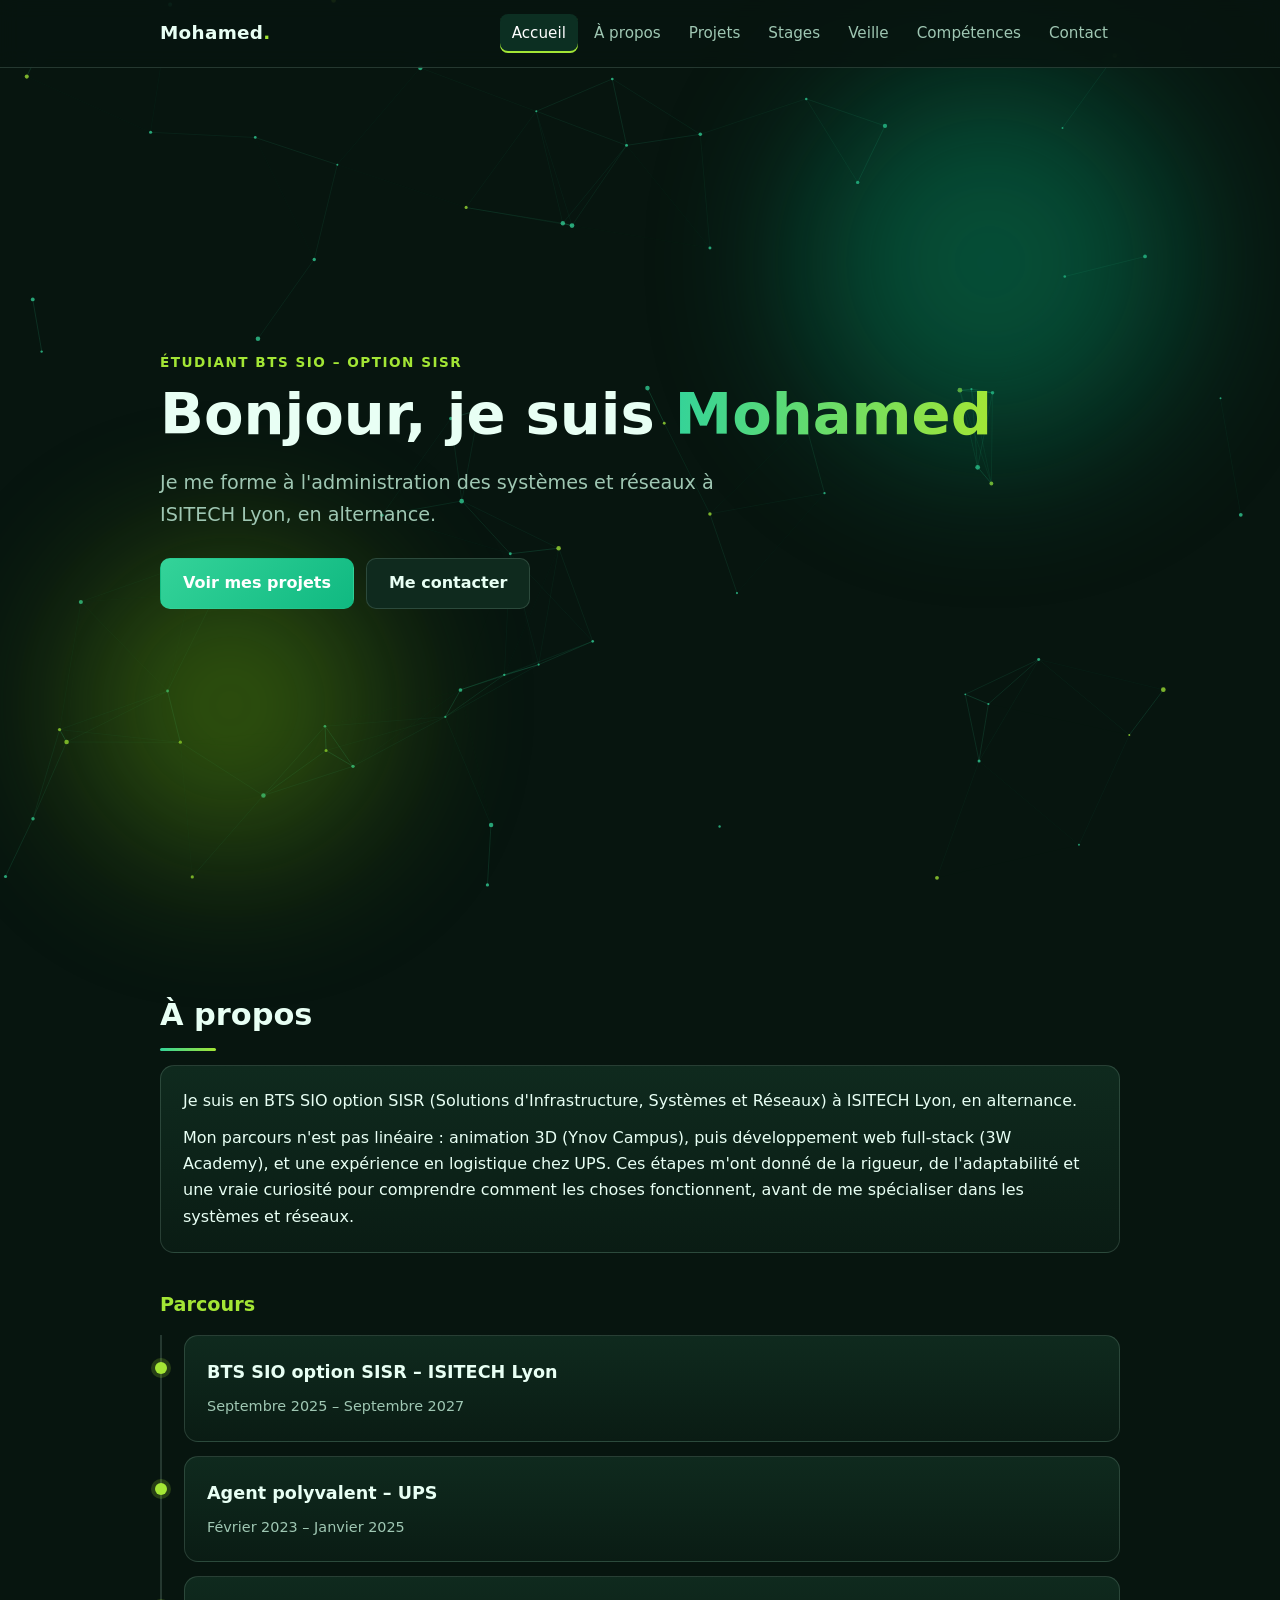
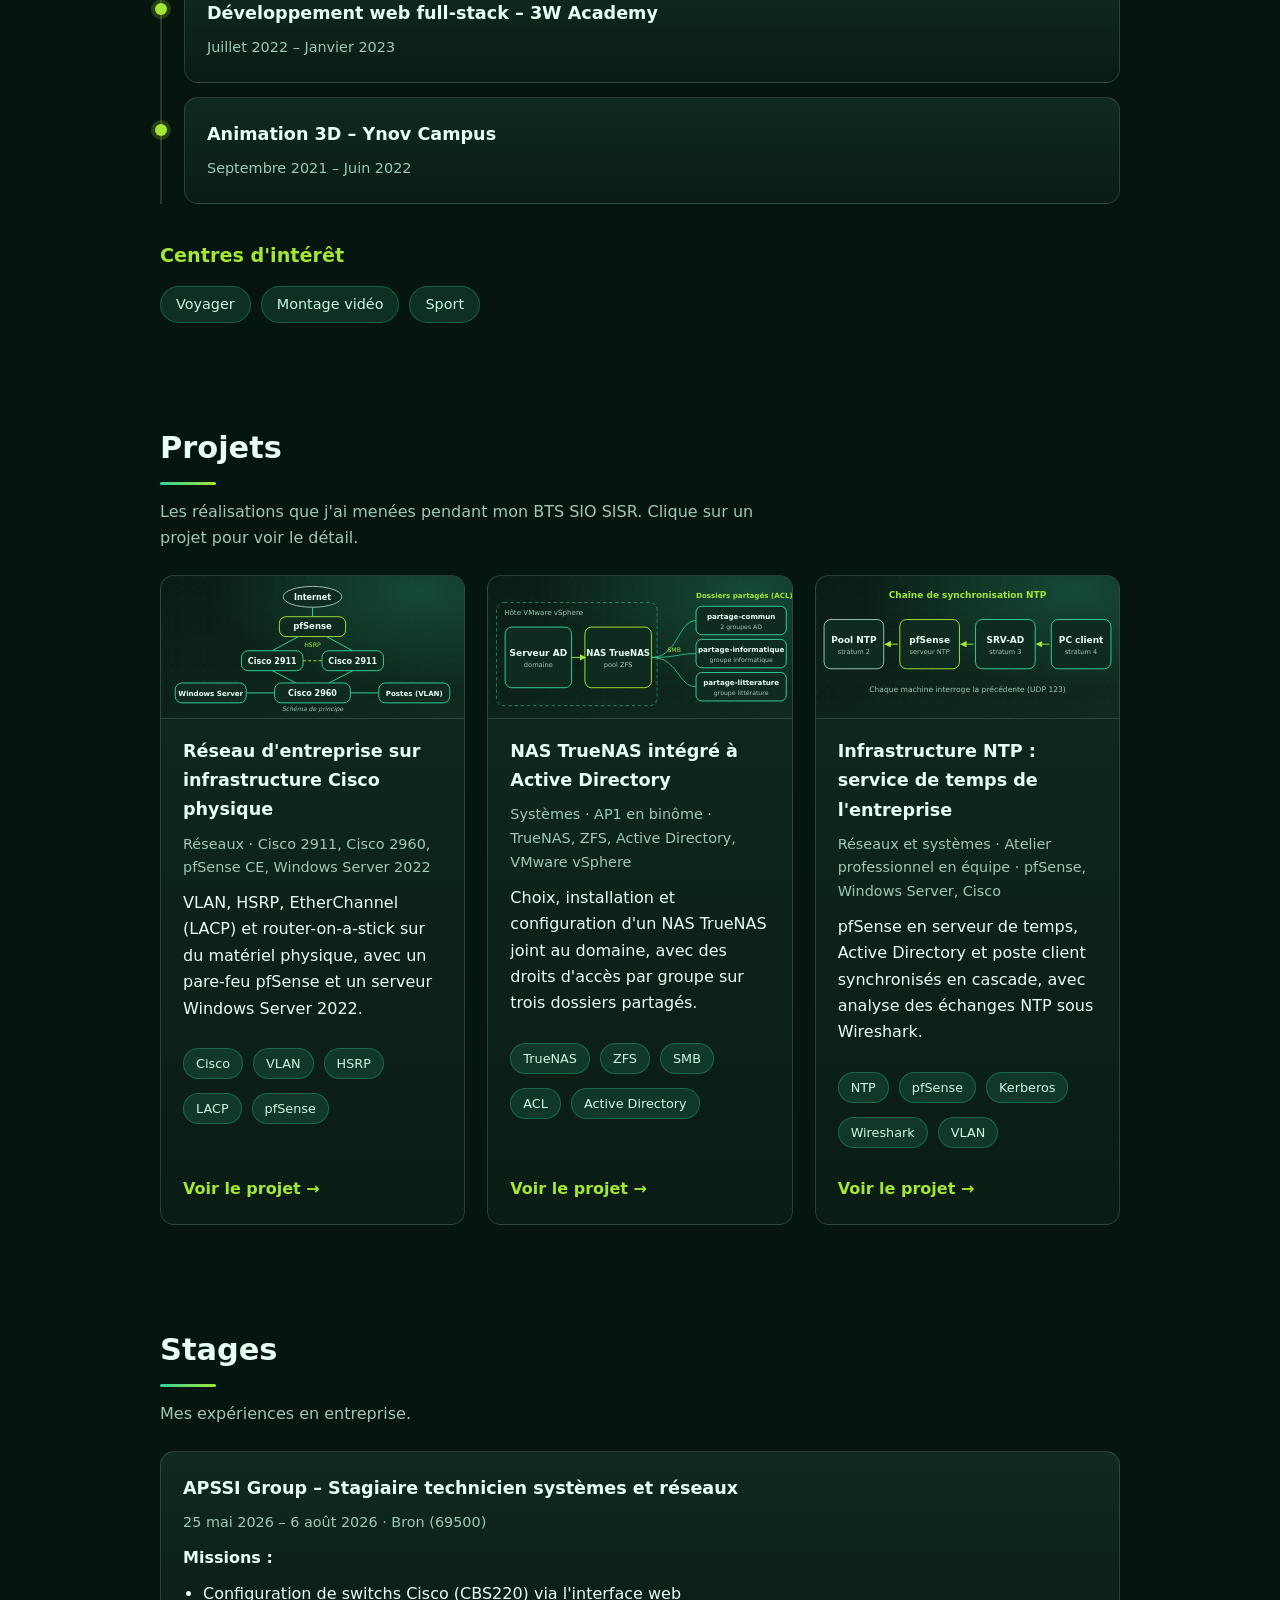
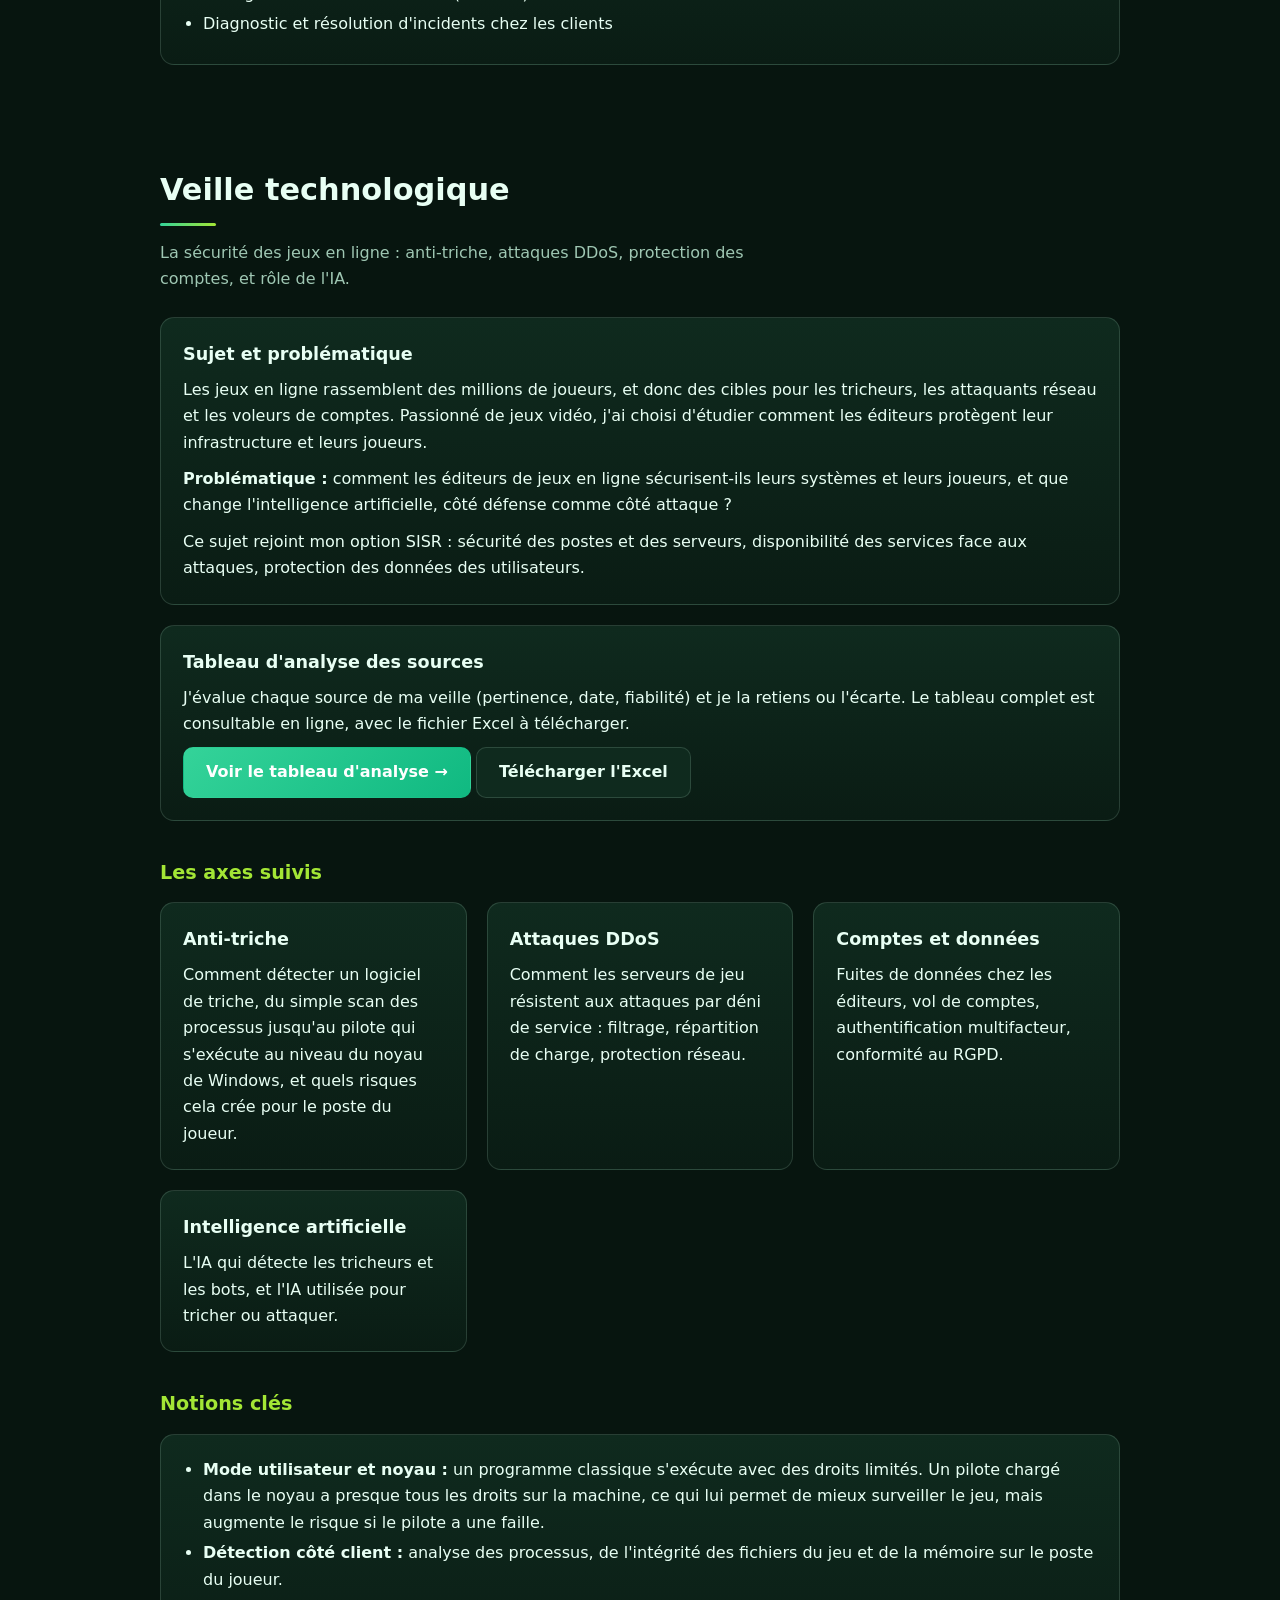
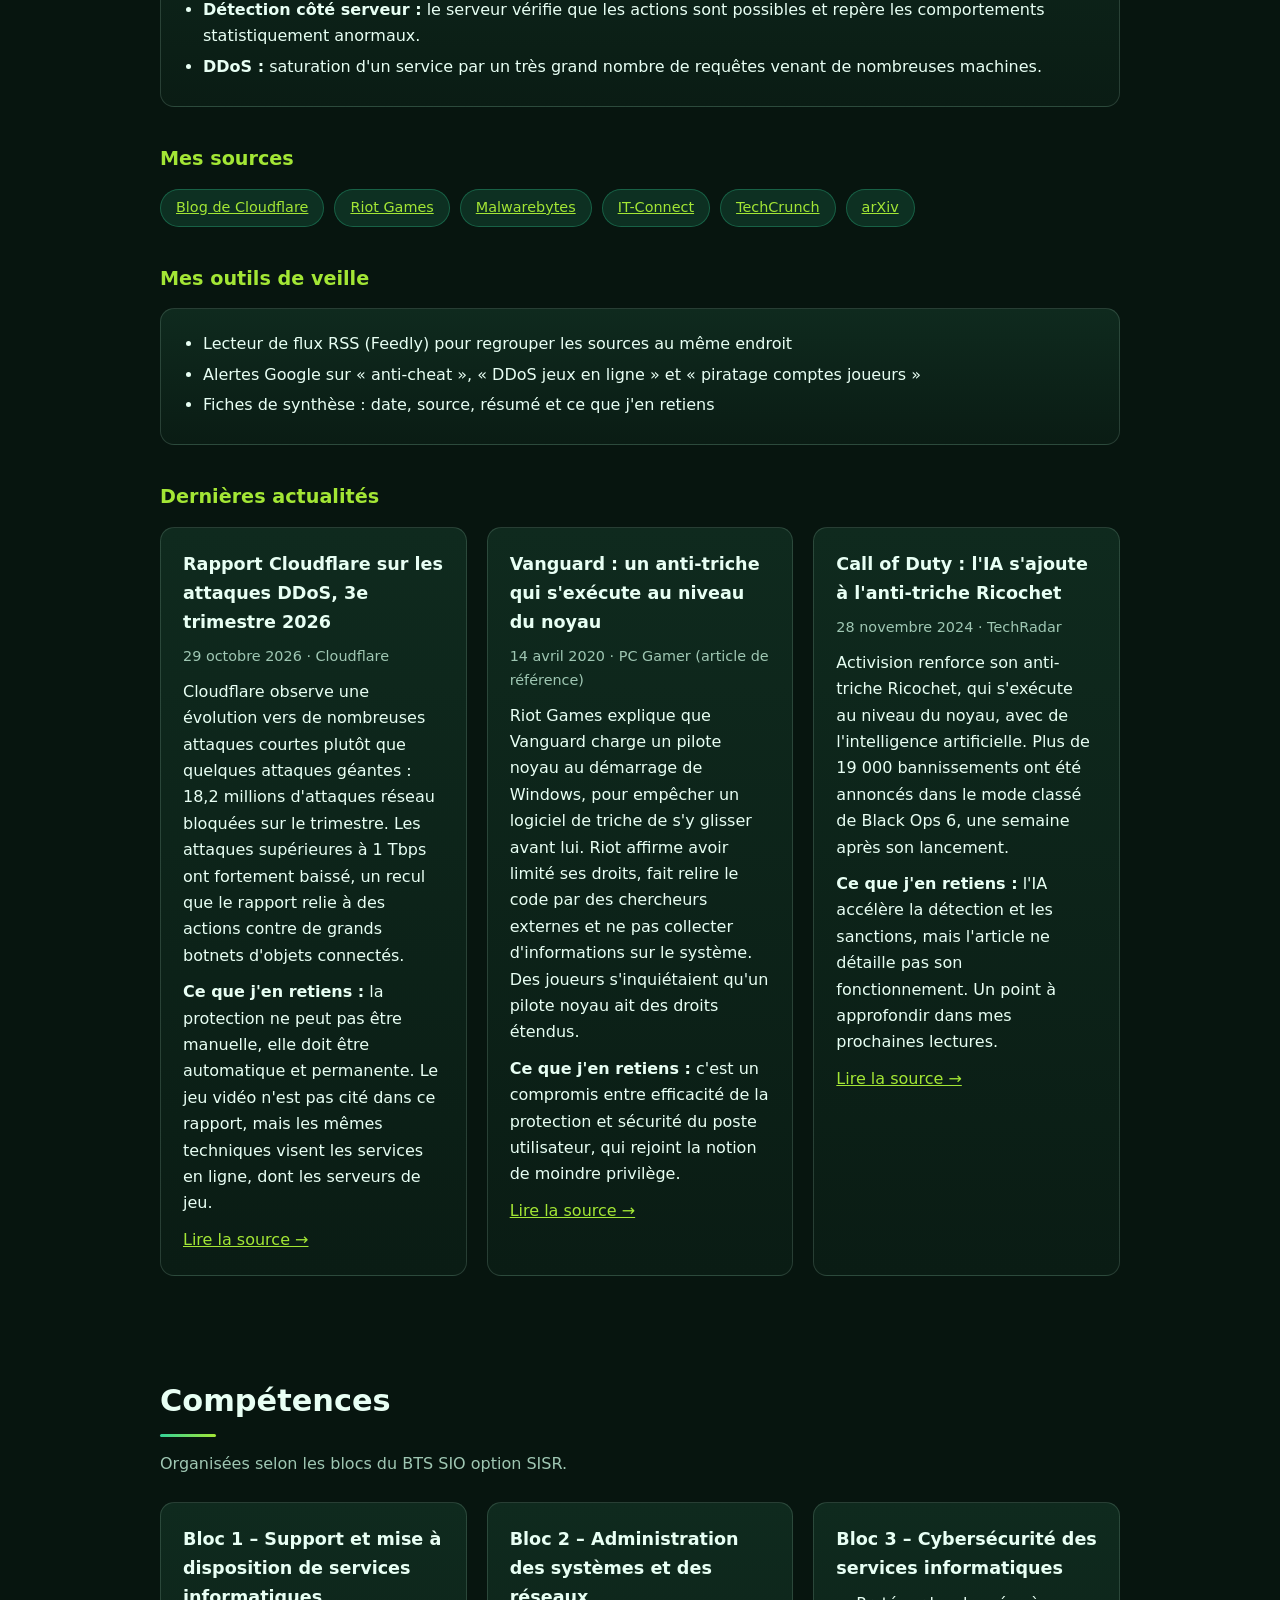
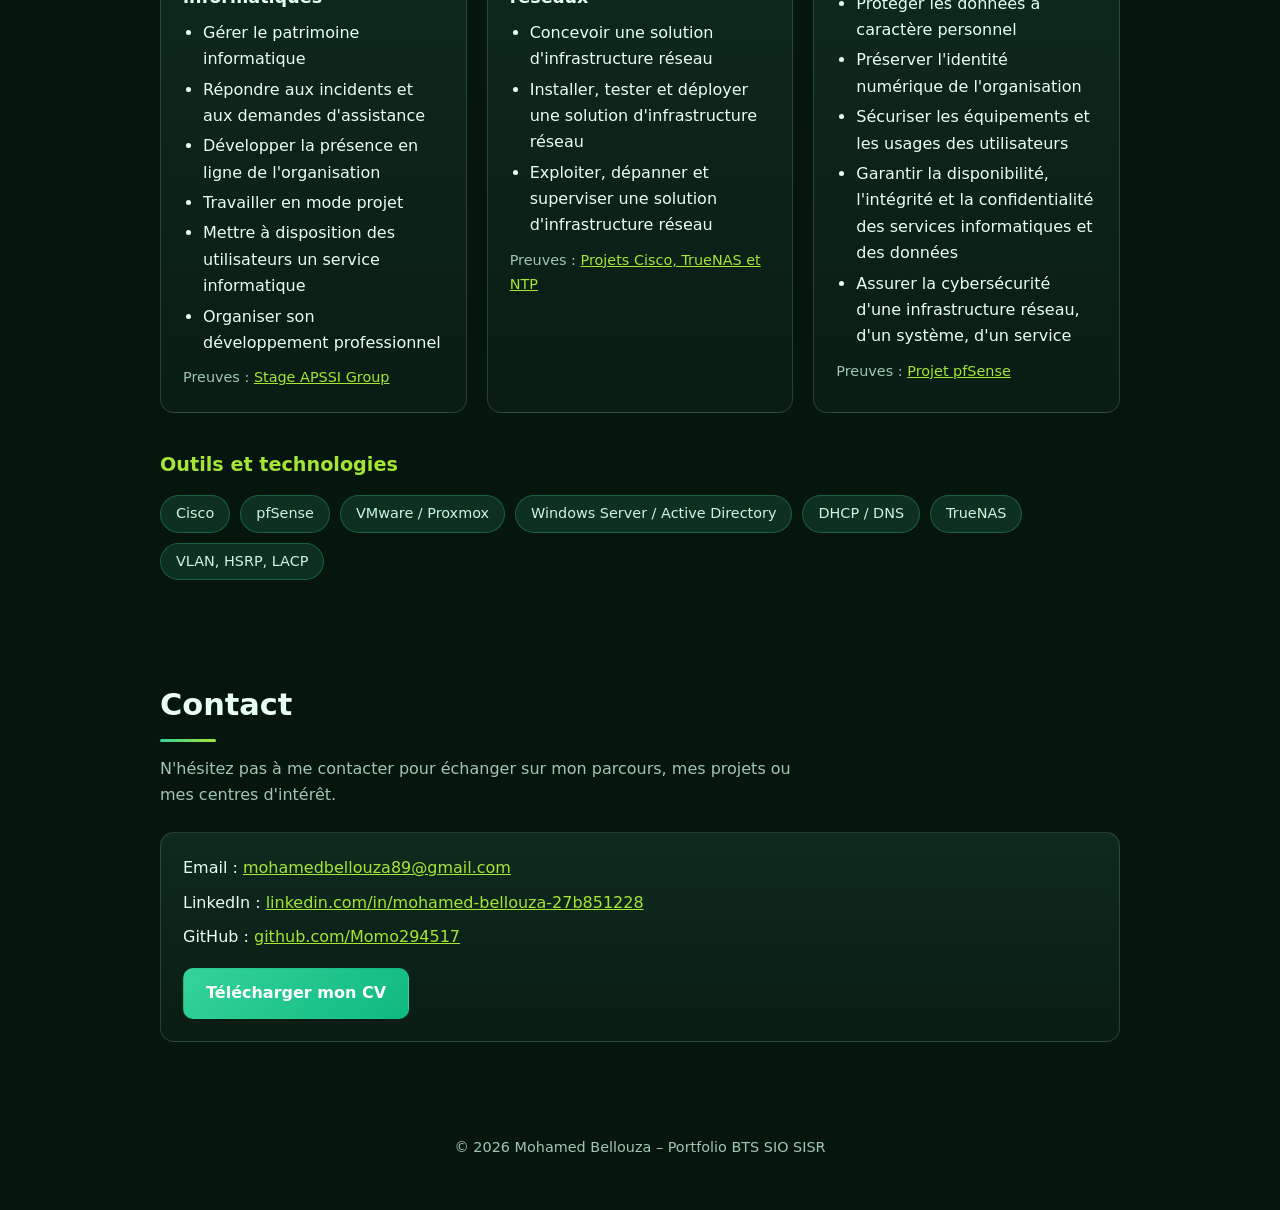
==== commit 7c57d85d: "Add files via upload" ====
--- a/index.html
+++ b/index.html
@@ -119,41 +119,80 @@
 
   <section id="veille">
     <h2 class="reveal">Veille technologique</h2>
-    <p class="section-lead reveal">Les sujets que je suis pour rester à jour dans les systèmes, réseaux et la cybersécurité.</p>
-
-    <div class="card reveal">
-      <h3>Sujet de ma veille</h3>
-      <p>[Sujet choisi, ex. : la cybersécurité, le cloud, la virtualisation… et pourquoi il t'intéresse.]</p>
+    <p class="section-lead reveal">La sécurité des jeux en ligne : anti-triche, attaques DDoS, protection des comptes, et rôle de l'IA.</p>
+
+    <div class="card reveal">
+      <h3>Sujet et problématique</h3>
+      <p>Les jeux en ligne rassemblent des millions de joueurs, et donc des cibles pour les tricheurs, les attaquants réseau et les voleurs de comptes. Passionné de jeux vidéo, j'ai choisi d'étudier comment les éditeurs protègent leur infrastructure et leurs joueurs.</p>
+      <p><strong>Problématique :</strong> comment les éditeurs de jeux en ligne sécurisent-ils leurs systèmes et leurs joueurs, et que change l'intelligence artificielle, côté défense comme côté attaque ?</p>
+      <p>Ce sujet rejoint mon option SISR : sécurité des postes et des serveurs, disponibilité des services face aux attaques, protection des données des utilisateurs.</p>
+    </div>
+
+    <div class="card reveal" style="margin-top:20px">
+      <h3>Tableau d'analyse des sources</h3>
+      <p>J'évalue chaque source de ma veille (pertinence, date, fiabilité) et je la retiens ou l'écarte. Le tableau complet est consultable en ligne, avec le fichier Excel à télécharger.</p>
+      <p class="btn-row"><a class="btn primary" href="tableau-sources.html">Voir le tableau d'analyse →</a> <a class="btn" href="tableau-analyse-sources.xlsx" download>Télécharger l'Excel</a></p>
+    </div>
+
+    <h3 class="sub reveal">Les axes suivis</h3>
+    <div class="grid">
+      <article class="card reveal"><h3>Anti-triche</h3><p>Comment détecter un logiciel de triche, du simple scan des processus jusqu'au pilote qui s'exécute au niveau du noyau de Windows, et quels risques cela crée pour le poste du joueur.</p></article>
+      <article class="card reveal"><h3>Attaques DDoS</h3><p>Comment les serveurs de jeu résistent aux attaques par déni de service : filtrage, répartition de charge, protection réseau.</p></article>
+      <article class="card reveal"><h3>Comptes et données</h3><p>Fuites de données chez les éditeurs, vol de comptes, authentification multifacteur, conformité au RGPD.</p></article>
+      <article class="card reveal"><h3>Intelligence artificielle</h3><p>L'IA qui détecte les tricheurs et les bots, et l'IA utilisée pour tricher ou attaquer.</p></article>
+    </div>
+
+    <h3 class="sub reveal">Notions clés</h3>
+    <div class="card reveal">
+      <ul>
+        <li><strong>Mode utilisateur et noyau :</strong> un programme classique s'exécute avec des droits limités. Un pilote chargé dans le noyau a presque tous les droits sur la machine, ce qui lui permet de mieux surveiller le jeu, mais augmente le risque si le pilote a une faille.</li>
+        <li><strong>Détection côté client :</strong> analyse des processus, de l'intégrité des fichiers du jeu et de la mémoire sur le poste du joueur.</li>
+        <li><strong>Détection côté serveur :</strong> le serveur vérifie que les actions sont possibles et repère les comportements statistiquement anormaux.</li>
+        <li><strong>DDoS :</strong> saturation d'un service par un très grand nombre de requêtes venant de nombreuses machines.</li>
+      </ul>
     </div>
 
     <h3 class="sub reveal">Mes sources</h3>
     <ul class="tags reveal">
-      <li>[Site / blog]</li>
-      <li>[Chaîne YouTube / podcast]</li>
-      <li>[Newsletter]</li>
-      <li>[Flux RSS]</li>
+      <li><a href="https://blog.cloudflare.com/" target="_blank" rel="noopener">Blog de Cloudflare</a></li>
+      <li><a href="https://www.riotgames.com/" target="_blank" rel="noopener">Riot Games</a></li>
+      <li><a href="https://www.malwarebytes.com/fr/blog" target="_blank" rel="noopener">Malwarebytes</a></li>
+      <li><a href="https://www.it-connect.fr/" target="_blank" rel="noopener">IT-Connect</a></li>
+      <li><a href="https://techcrunch.com/" target="_blank" rel="noopener">TechCrunch</a></li>
+      <li><a href="https://arxiv.org/" target="_blank" rel="noopener">arXiv</a></li>
     </ul>
 
     <h3 class="sub reveal">Mes outils de veille</h3>
     <div class="card reveal">
       <ul>
-        <li>[Ex. : lecteur de flux RSS]</li>
-        <li>[Ex. : alertes Google]</li>
-        <li>[Ex. : outil de prise de notes]</li>
+        <li>Lecteur de flux RSS (Feedly) pour regrouper les sources au même endroit</li>
+        <li>Alertes Google sur « anti-cheat », « DDoS jeux en ligne » et « piratage comptes joueurs »</li>
+        <li>Fiches de synthèse : date, source, résumé et ce que j'en retiens</li>
       </ul>
     </div>
 
     <h3 class="sub reveal">Dernières actualités</h3>
     <div class="grid">
       <article class="card reveal">
-        <h3>[Titre de l'article]</h3>
-        <p class="meta">[Date] · [Source]</p>
-        <p>[Résumé en 2-3 phrases, avec tes mots.]</p>
+        <h3>Rapport Cloudflare sur les attaques DDoS, 3e trimestre 2026</h3>
+        <p class="meta">29 octobre 2026 · Cloudflare</p>
+        <p>Cloudflare observe une évolution vers de nombreuses attaques courtes plutôt que quelques attaques géantes : 18,2 millions d'attaques réseau bloquées sur le trimestre. Les attaques supérieures à 1 Tbps ont fortement baissé, un recul que le rapport relie à des actions contre de grands botnets d'objets connectés.</p>
+        <p><strong>Ce que j'en retiens :</strong> la protection ne peut pas être manuelle, elle doit être automatique et permanente. Le jeu vidéo n'est pas cité dans ce rapport, mais les mêmes techniques visent les services en ligne, dont les serveurs de jeu.</p>
+        <p><a href="https://blog.cloudflare.com/ddos-threat-report-2026-q3/" target="_blank" rel="noopener">Lire la source →</a></p>
       </article>
       <article class="card reveal">
-        <h3>[Titre de l'article]</h3>
-        <p class="meta">[Date] · [Source]</p>
-        <p>[Résumé en 2-3 phrases.]</p>
+        <h3>Vanguard : un anti-triche qui s'exécute au niveau du noyau</h3>
+        <p class="meta">14 avril 2020 · PC Gamer (article de référence)</p>
+        <p>Riot Games explique que Vanguard charge un pilote noyau au démarrage de Windows, pour empêcher un logiciel de triche de s'y glisser avant lui. Riot affirme avoir limité ses droits, fait relire le code par des chercheurs externes et ne pas collecter d'informations sur le système. Des joueurs s'inquiétaient qu'un pilote noyau ait des droits étendus.</p>
+        <p><strong>Ce que j'en retiens :</strong> c'est un compromis entre efficacité de la protection et sécurité du poste utilisateur, qui rejoint la notion de moindre privilège.</p>
+        <p><a href="https://www.pcgamer.com/valorants-always-on-anti-cheat-system-is-an-important-tool-in-our-fight-against-cheaters-says-riot" target="_blank" rel="noopener">Lire la source →</a></p>
+      </article>
+      <article class="card reveal">
+        <h3>Call of Duty : l'IA s'ajoute à l'anti-triche Ricochet</h3>
+        <p class="meta">28 novembre 2024 · TechRadar</p>
+        <p>Activision renforce son anti-triche Ricochet, qui s'exécute au niveau du noyau, avec de l'intelligence artificielle. Plus de 19 000 bannissements ont été annoncés dans le mode classé de Black Ops 6, une semaine après son lancement.</p>
+        <p><strong>Ce que j'en retiens :</strong> l'IA accélère la détection et les sanctions, mais l'article ne détaille pas son fonctionnement. Un point à approfondir dans mes prochaines lectures.</p>
+        <p><a href="https://global.techradar.com/fr-fr/gaming/tricheurs-de-call-of-duty-preparez-vous-lia-prend-les-renes-avec-19-000-bans-dans-black-ops-6" target="_blank" rel="noopener">Lire la source →</a></p>
       </article>
     </div>
   </section>
--- a/style.css
+++ b/style.css
@@ -313,3 +313,26 @@
 .lightbox { position: fixed; inset: 0; z-index: 200; display: flex; flex-direction: column; align-items: center; justify-content: center; padding: 24px; background: rgba(var(--bg-rgb), 0.95); cursor: zoom-out; animation: rise 0.3s ease; }
 .lightbox img { max-width: 94vw; max-height: 78vh; border-radius: 10px; border: 1px solid var(--accent); box-shadow: 0 0 50px rgba(var(--accent-rgb), 0.25); }
 .lightbox p { margin: 14px 0 0; color: var(--muted); max-width: 800px; text-align: center; }
+
+/* ---------- Tableau d'analyse des sources ---------- */
+main.detail.wide { max-width: 1240px; }
+.table-wrap { overflow-x: auto; -webkit-overflow-scrolling: touch; border-radius: 12px; }
+.sources-table { border-collapse: collapse; width: 100%; min-width: 1180px; max-width: none; background: var(--surface); font-size: 0.85rem; }
+.sources-table th { position: sticky; top: 0; background: #0b2418; color: var(--accent-2); text-transform: uppercase; font-size: 0.7rem; letter-spacing: 0.8px; padding: 12px 10px; white-space: nowrap; }
+.sources-table td { padding: 12px 10px; vertical-align: top; border-bottom: 1px solid var(--border); }
+.sources-table tr:hover td { background: rgba(var(--accent-rgb), 0.07); }
+.sources-table td.t { min-width: 260px; font-weight: 600; }
+.sources-table td.com { min-width: 320px; color: var(--muted); }
+.sources-table td.c { text-align: center; }
+.sources-table td.nw { white-space: nowrap; }
+.reco { display: inline-block; padding: 3px 12px; border-radius: 999px; font-weight: 700; font-size: 0.78rem; white-space: nowrap; }
+.reco.ok { background: rgba(var(--accent-rgb), 0.18); color: var(--accent); }
+.reco.no { background: rgba(251, 146, 60, 0.18); color: #fdba74; }
+table.bareme { min-width: 640px; font-size: 0.85rem; }
+.bareme td:first-child { font-weight: 600; color: var(--accent-2); }
+.btn-row { margin-top: 16px; }
+
+.sources-table { min-width: 980px; }
+.sources-table td.t { min-width: 240px; }
+.sources-table td.com { min-width: 280px; }
+.sources-table .src { display: block; margin-top: 6px; font-weight: 400; font-size: 0.78rem; color: var(--muted); }
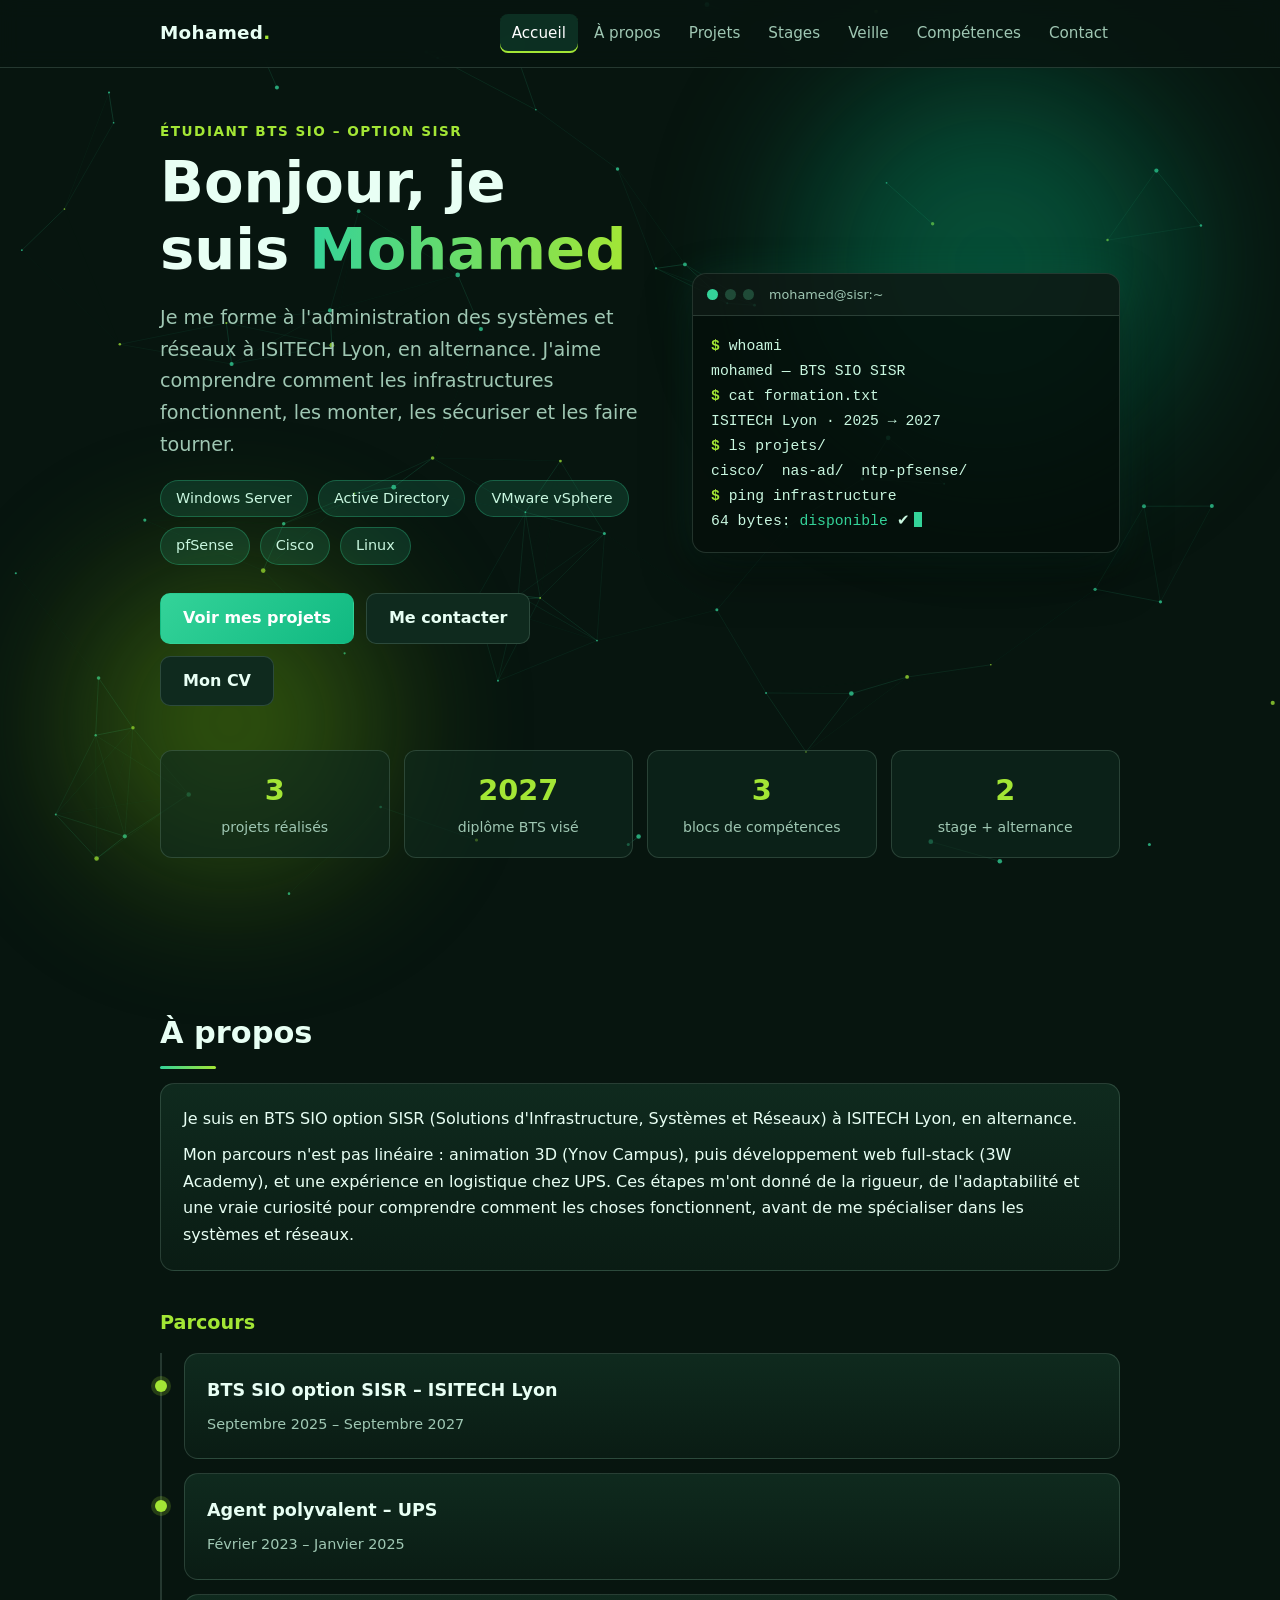
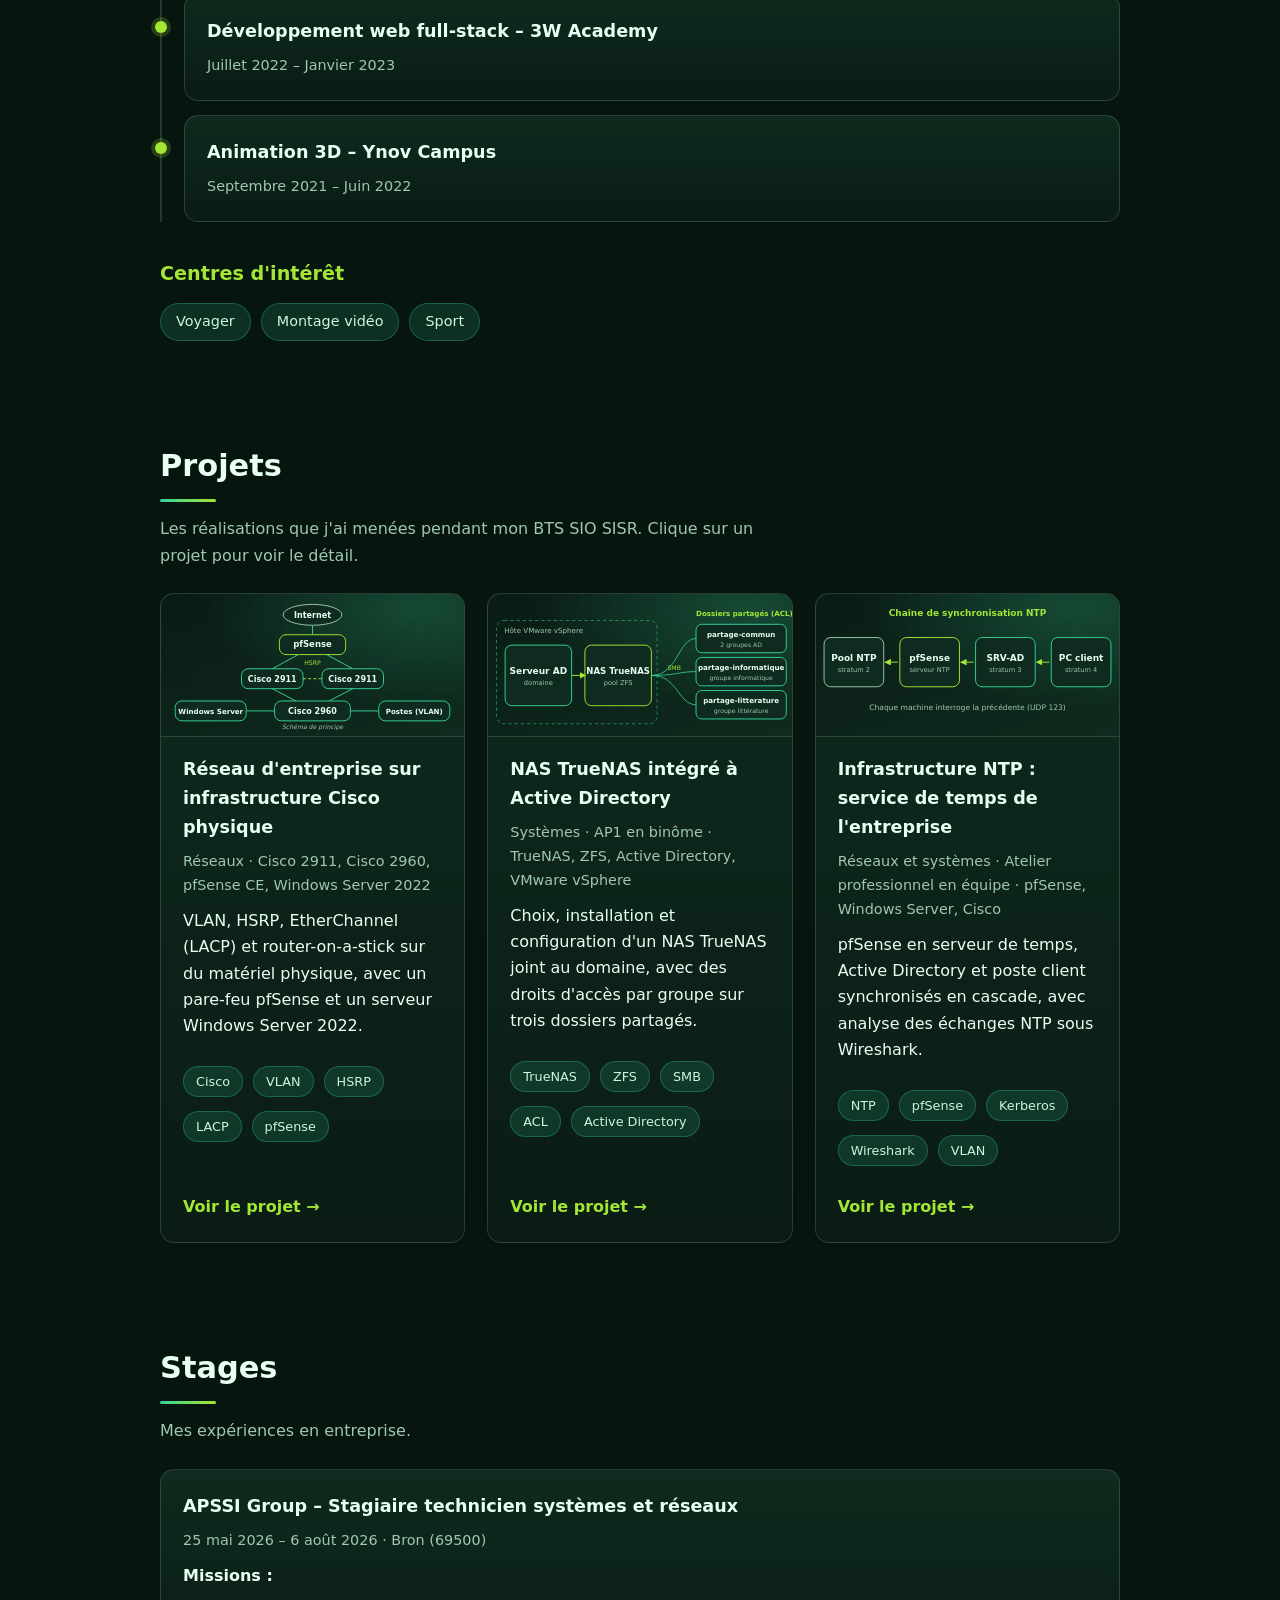
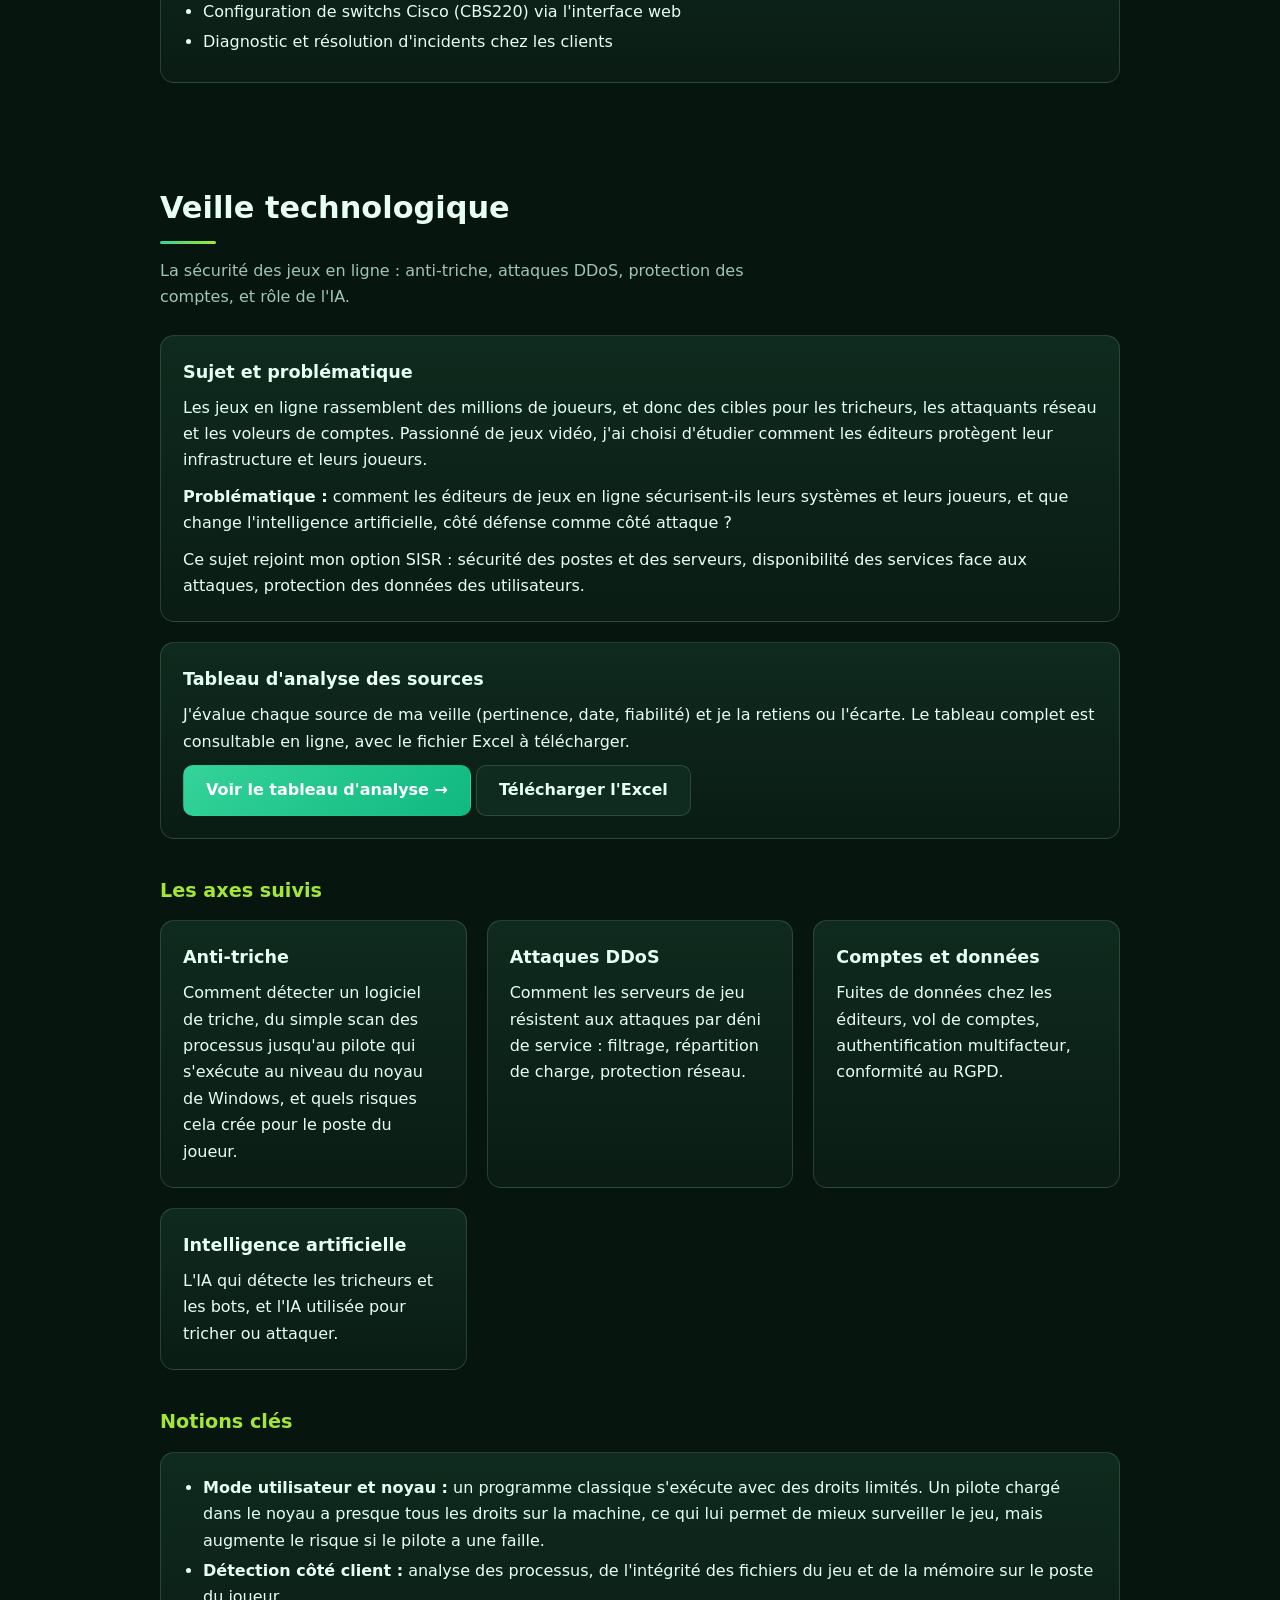
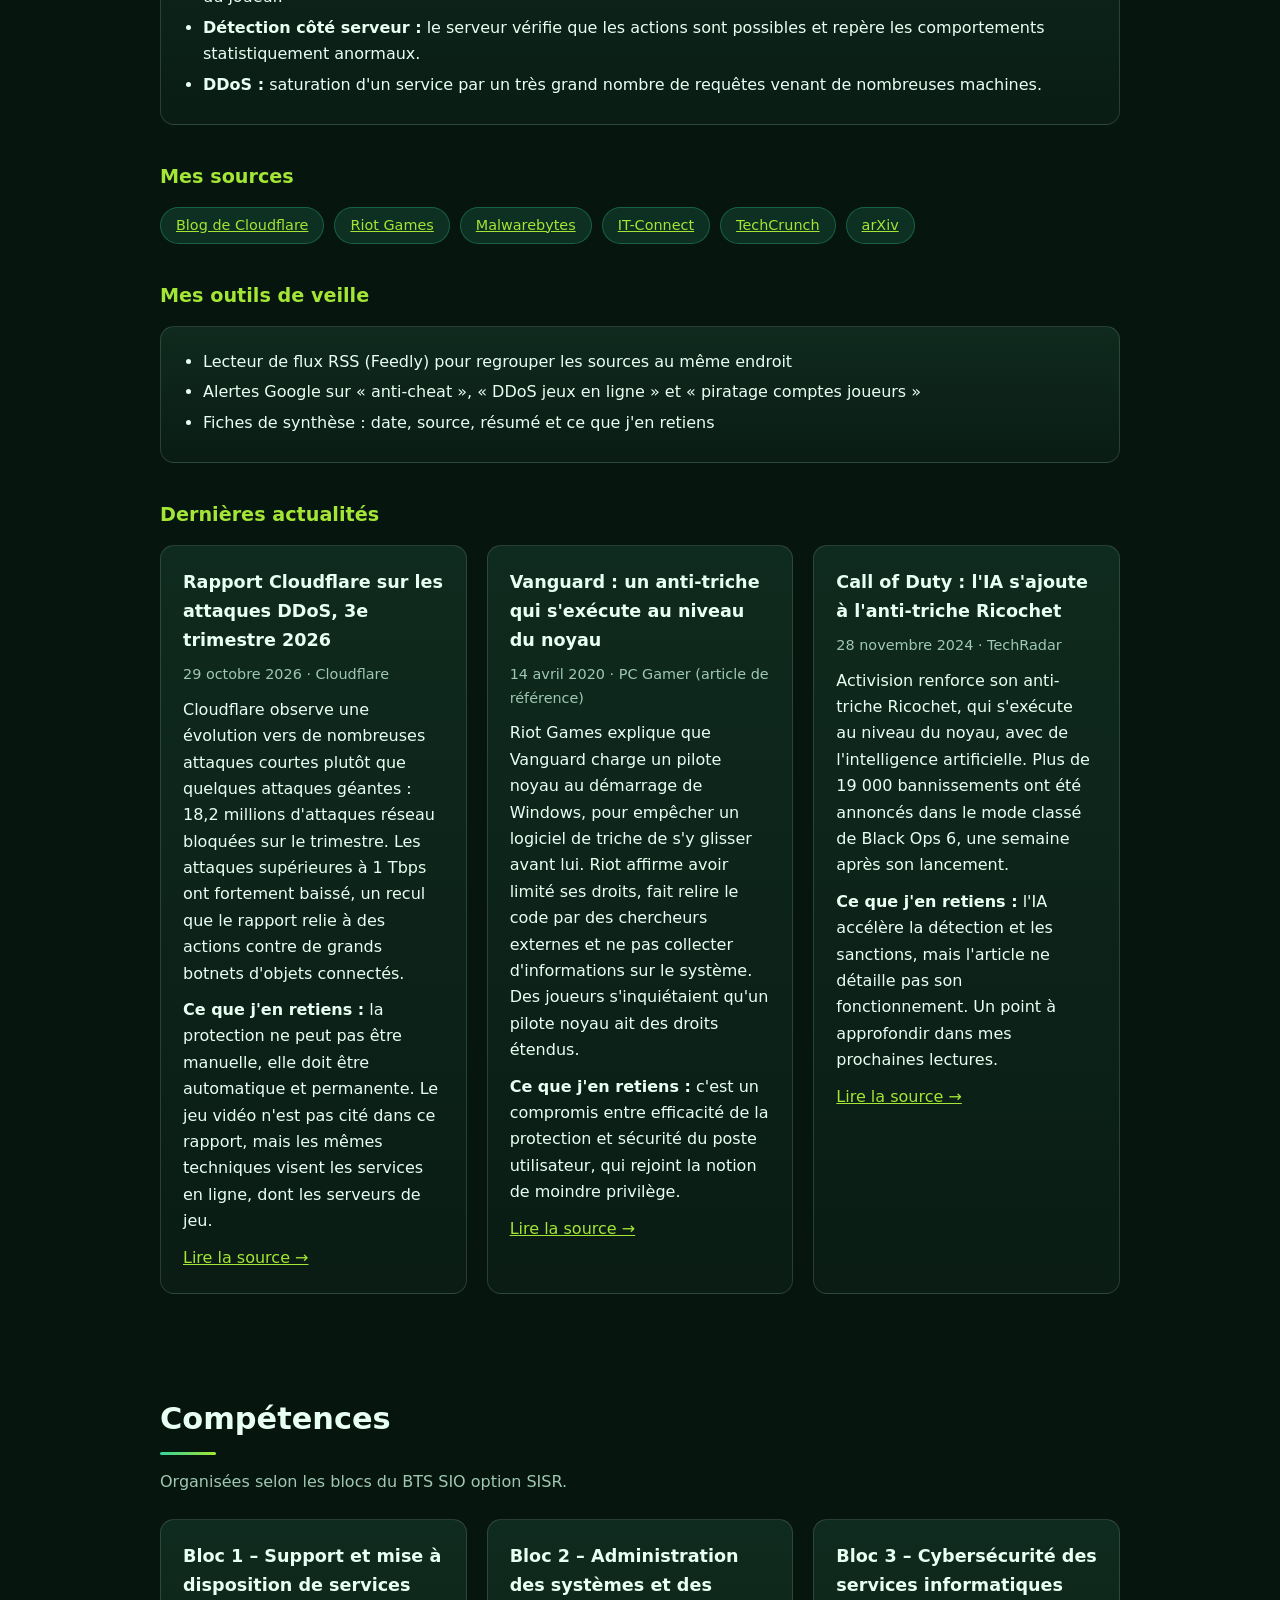
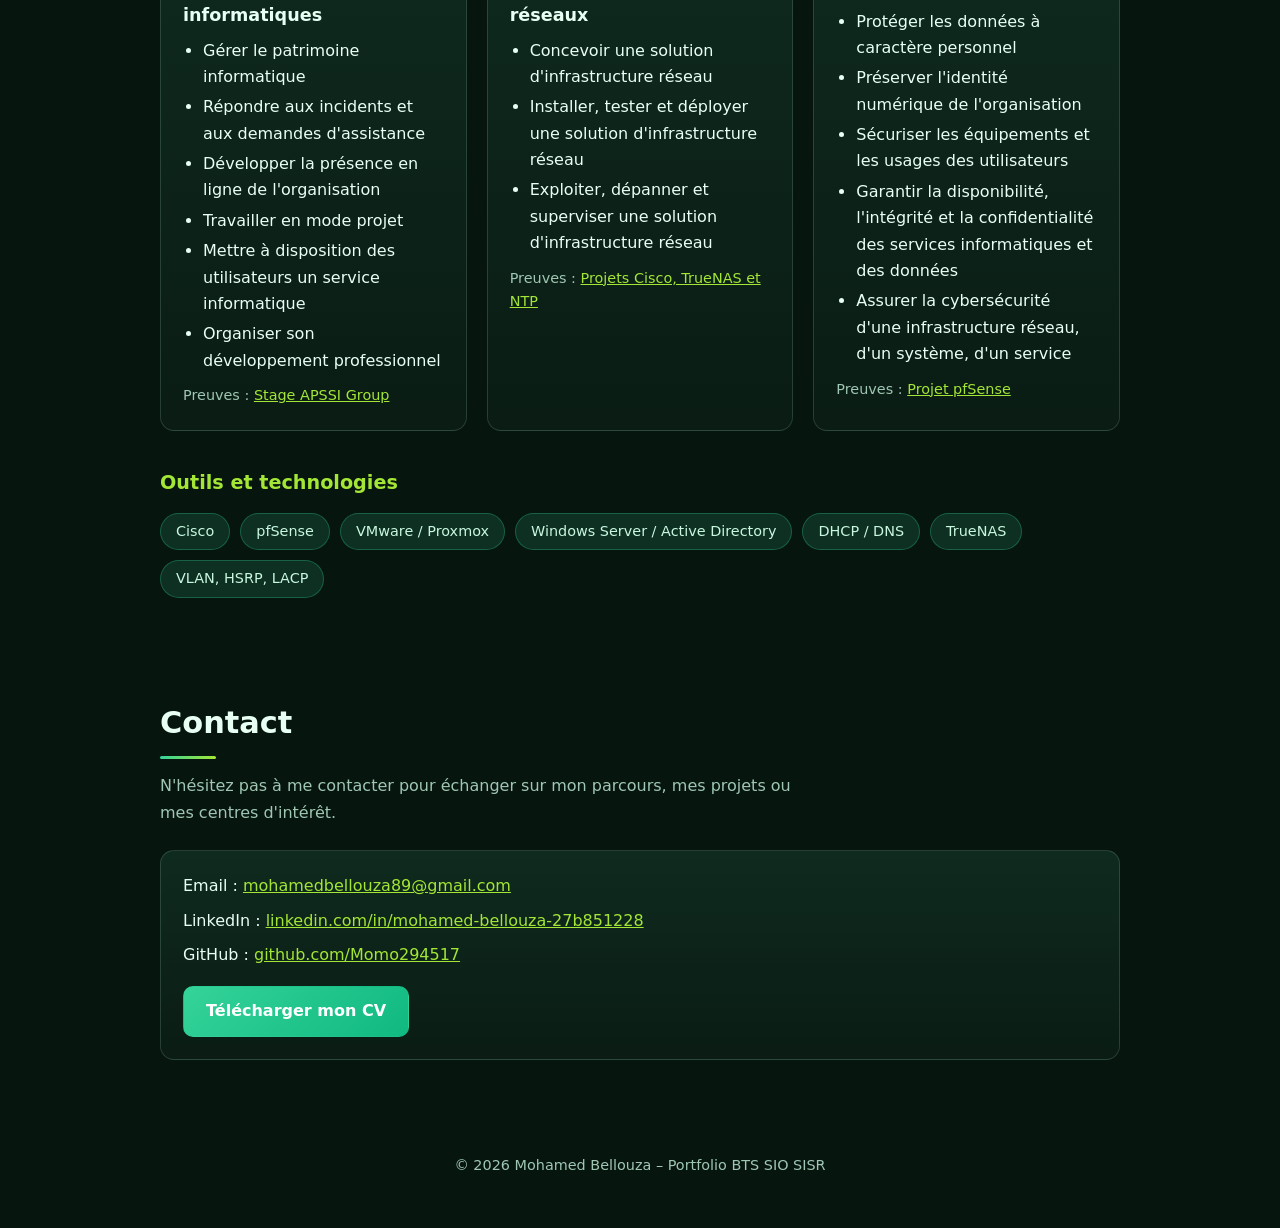
==== commit 1508acb5: "Add files via upload" ====
--- a/index.html
+++ b/index.html
@@ -32,14 +32,37 @@
   <section id="accueil" class="hero">
     <div class="glow glow-1"></div>
     <div class="glow glow-2"></div>
+    <div class="hero-grid">
     <div class="hero-inner">
       <p class="eyebrow">Étudiant BTS SIO – option SISR</p>
       <h1>Bonjour, je suis <span class="gradient">Mohamed</span></h1>
-      <p class="lead">Je me forme à l'administration des systèmes et réseaux à ISITECH Lyon, en alternance.</p>
+      <p class="lead">Je me forme à l'administration des systèmes et réseaux à ISITECH Lyon, en alternance. J'aime comprendre comment les infrastructures fonctionnent, les monter, les sécuriser et les faire tourner.</p>
+      <ul class="tags hero-tags">
+        <li>Windows Server</li><li>Active Directory</li><li>VMware vSphere</li><li>pfSense</li><li>Cisco</li><li>Linux</li>
+      </ul>
       <div class="buttons">
         <a class="btn primary" href="#projets">Voir mes projets</a>
         <a class="btn" href="#contact">Me contacter</a>
-      </div>
+        <a class="btn" href="cv.pdf">Mon CV</a>
+      </div>
+    </div>
+    <div class="term" aria-hidden="true">
+      <div class="term-bar"><span></span><span></span><span></span><em>mohamed@sisr:~</em></div>
+      <pre><b>$</b> whoami
+mohamed — BTS SIO SISR
+<b>$</b> cat formation.txt
+ISITECH Lyon · 2025 → 2027
+<b>$</b> ls projets/
+cisco/  nas-ad/  ntp-pfsense/
+<b>$</b> ping infrastructure
+64 bytes: <i>disponible</i> ✔<span class="cursor"></span></pre>
+    </div>
+    </div>
+    <div class="stats">
+      <div><strong>3</strong><span>projets réalisés</span></div>
+      <div><strong>2027</strong><span>diplôme BTS visé</span></div>
+      <div><strong>3</strong><span>blocs de compétences</span></div>
+      <div><strong>2</strong><span>stage + alternance</span></div>
     </div>
   </section>
 
--- a/style.css
+++ b/style.css
@@ -336,3 +336,25 @@
 .sources-table td.t { min-width: 240px; }
 .sources-table td.com { min-width: 280px; }
 .sources-table .src { display: block; margin-top: 6px; font-weight: 400; font-size: 0.78rem; color: var(--muted); }
+
+/* Accueil enrichi */
+.hero-grid{display:grid;grid-template-columns:1.15fr 1fr;gap:40px;align-items:center;position:relative;z-index:1}
+.hero-tags{margin:18px 0 0}
+.term{background:rgba(5,16,11,.85);border:1px solid var(--border);border-radius:14px;box-shadow:0 20px 50px rgba(0,0,0,.45),0 0 40px rgba(var(--accent-rgb),.12);overflow:hidden;animation:rise .9s .3s ease both}
+.term-bar{display:flex;align-items:center;gap:7px;padding:10px 14px;border-bottom:1px solid var(--border);background:rgba(255,255,255,.03)}
+.term-bar span{width:11px;height:11px;border-radius:50%;background:#1f4a37}
+.term-bar span:first-child{background:#34d399}
+.term-bar em{margin-left:8px;font-style:normal;font-size:.8rem;color:var(--muted)}
+.term pre{margin:0;padding:18px;font:.92rem/1.7 ui-monospace,Menlo,Consolas,monospace;color:var(--tag-text);white-space:pre-wrap}
+.term pre b{color:var(--accent-2)}
+.term pre i{color:var(--accent);font-style:normal}
+.cursor{display:inline-block;width:8px;height:1em;background:var(--accent);vertical-align:-2px;margin-left:4px;animation:blink 1s steps(1) infinite}
+@keyframes blink{50%{opacity:0}}
+.stats{display:grid;grid-template-columns:repeat(4,1fr);gap:14px;margin-top:44px;position:relative;z-index:1}
+.stats div{background:rgba(15,42,30,.6);border:1px solid var(--border);border-radius:12px;padding:16px;text-align:center}
+.stats strong{display:block;font-size:1.8rem;color:var(--accent-2)}
+.stats span{color:var(--muted);font-size:.88rem}
+@media(max-width:820px){.hero-grid{grid-template-columns:1fr}.stats{grid-template-columns:repeat(2,1fr)}}
+.hero{flex-direction:column;align-items:stretch;justify-content:center}
+.hero-inner>*{animation:none}
+.hero-inner>*{animation:rise .9s ease both}
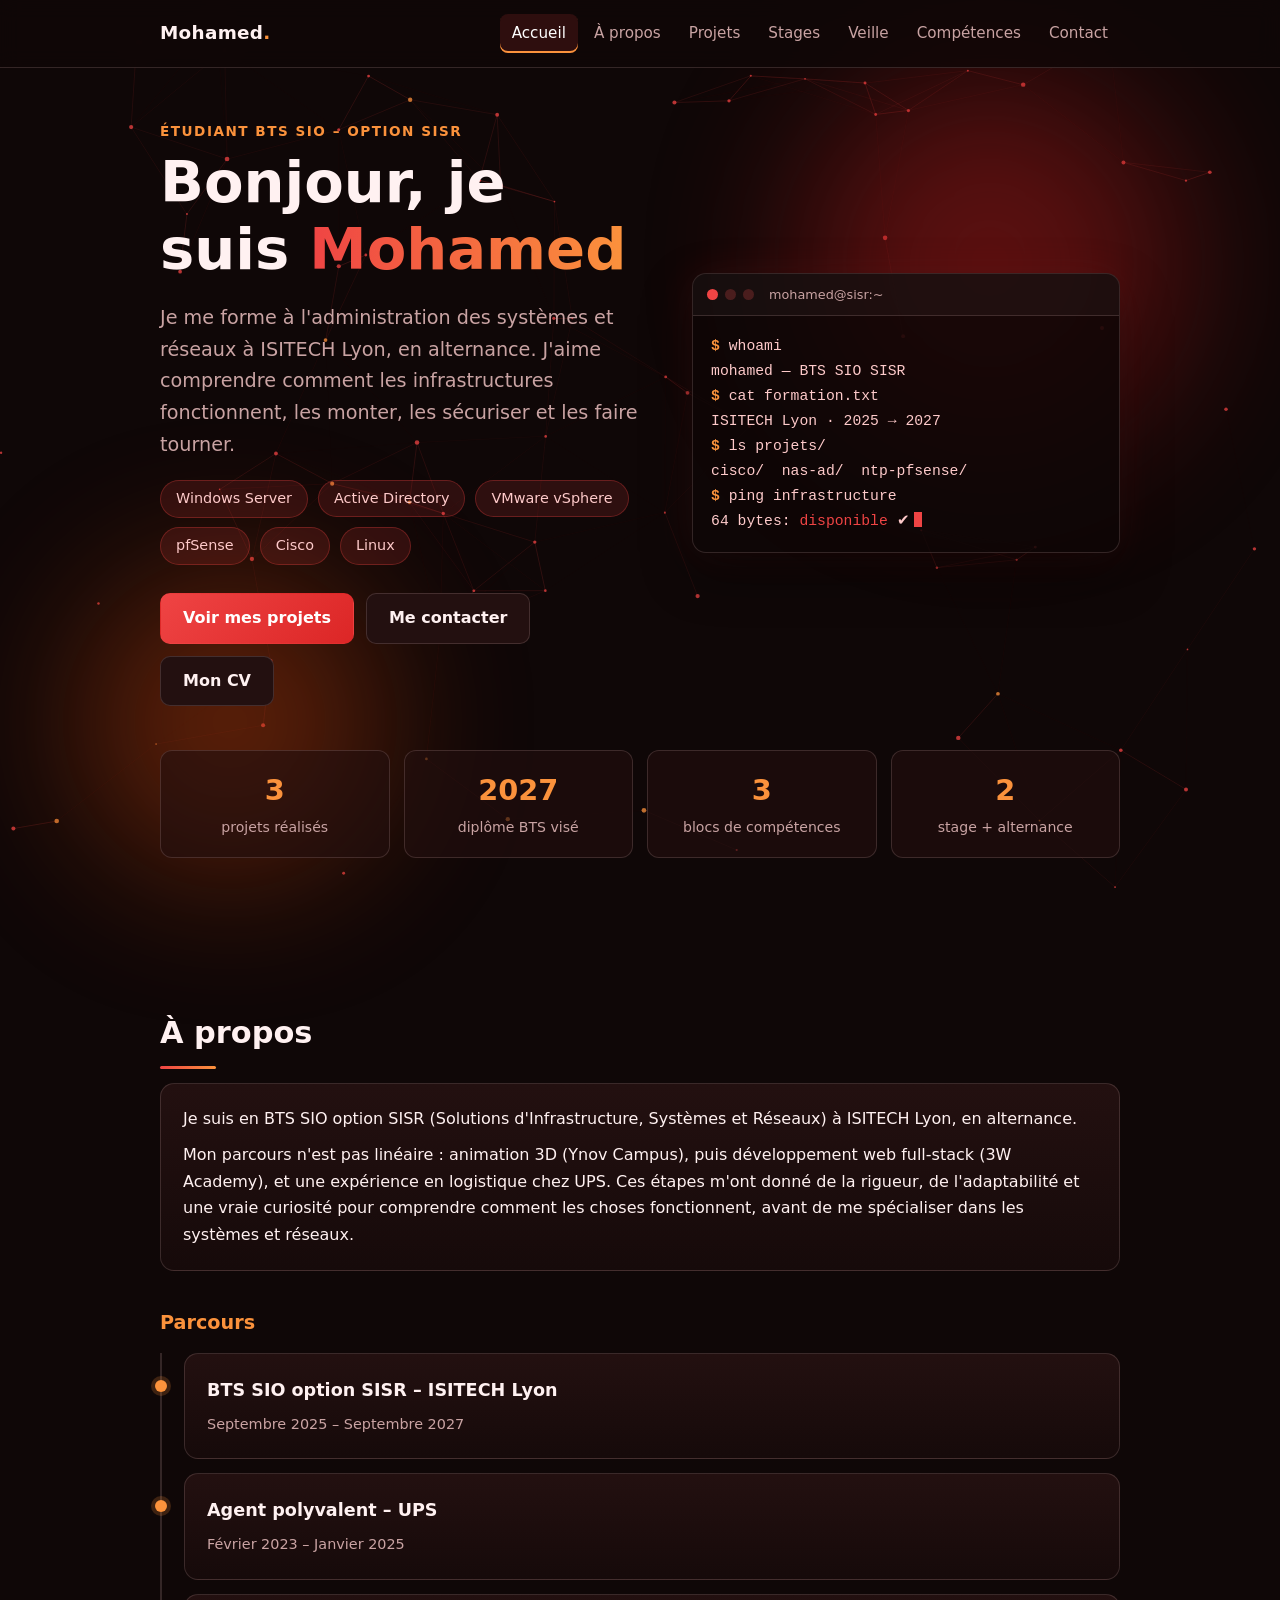
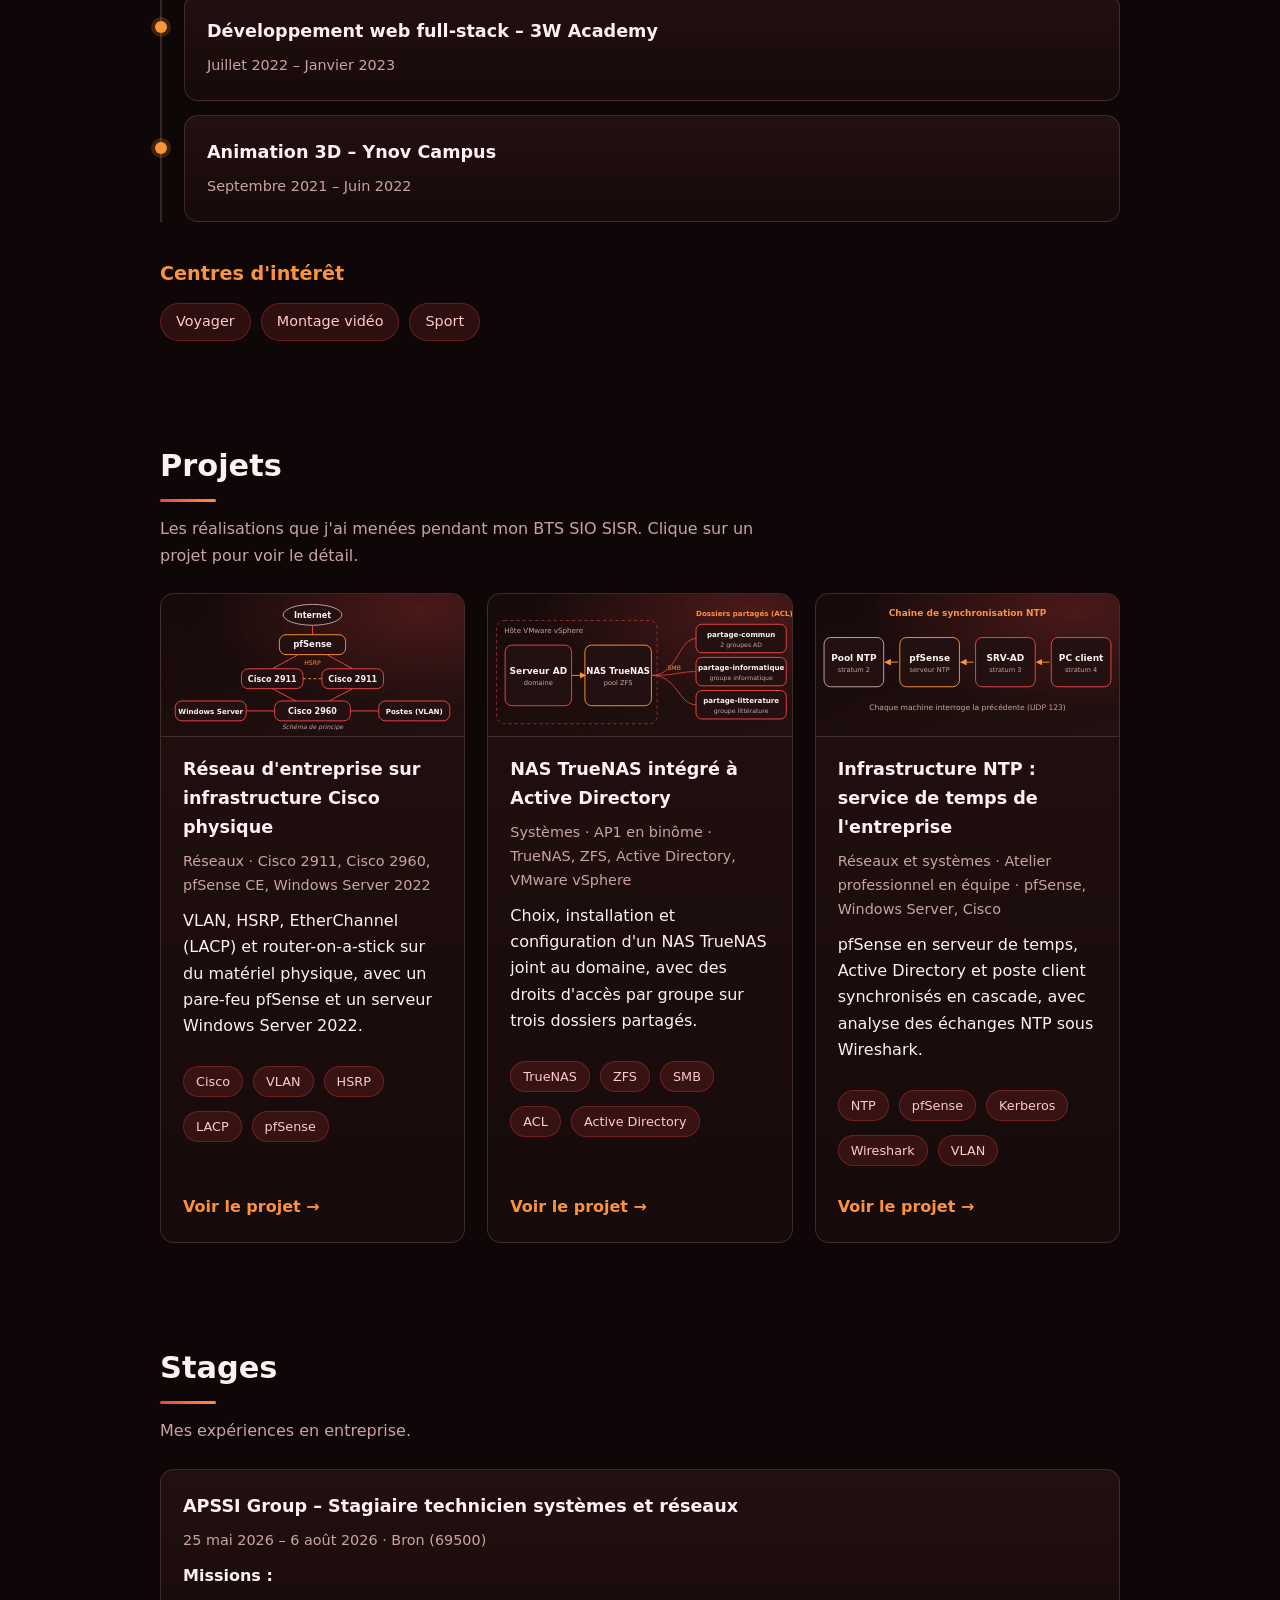
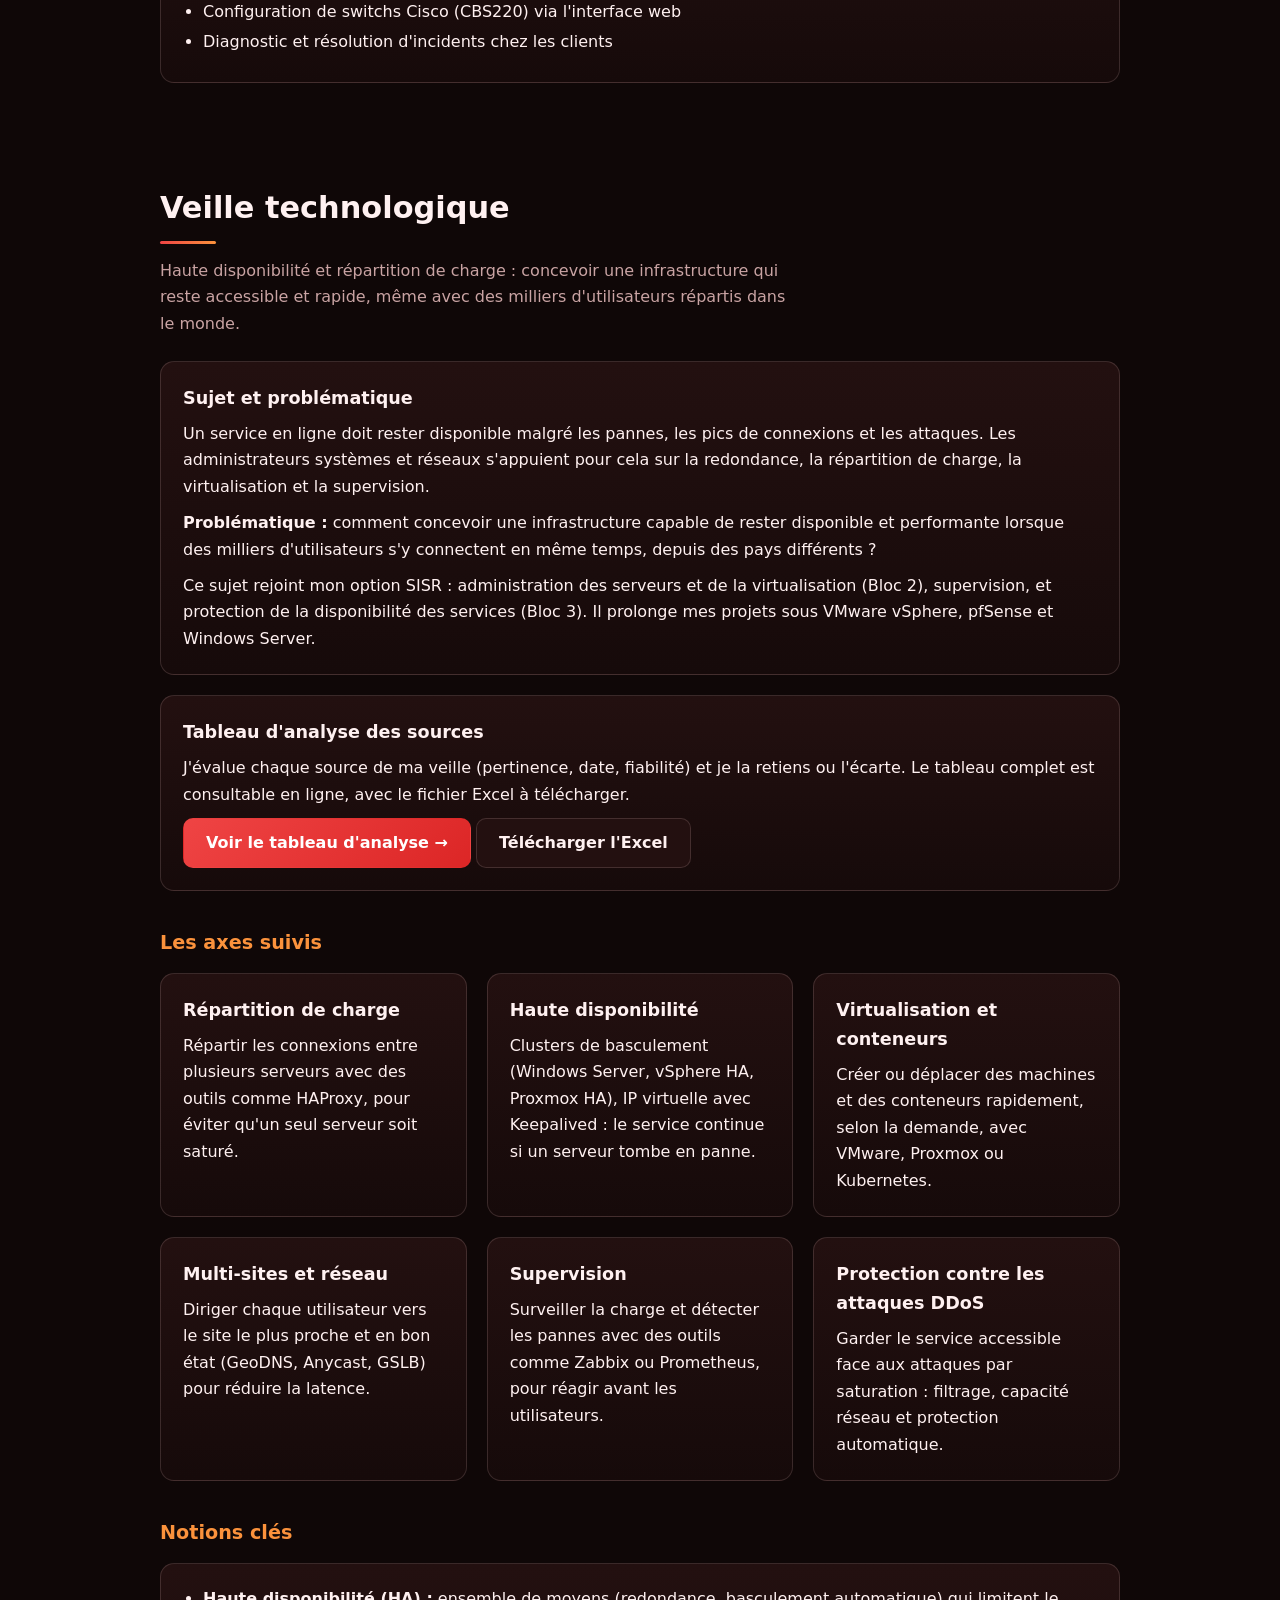
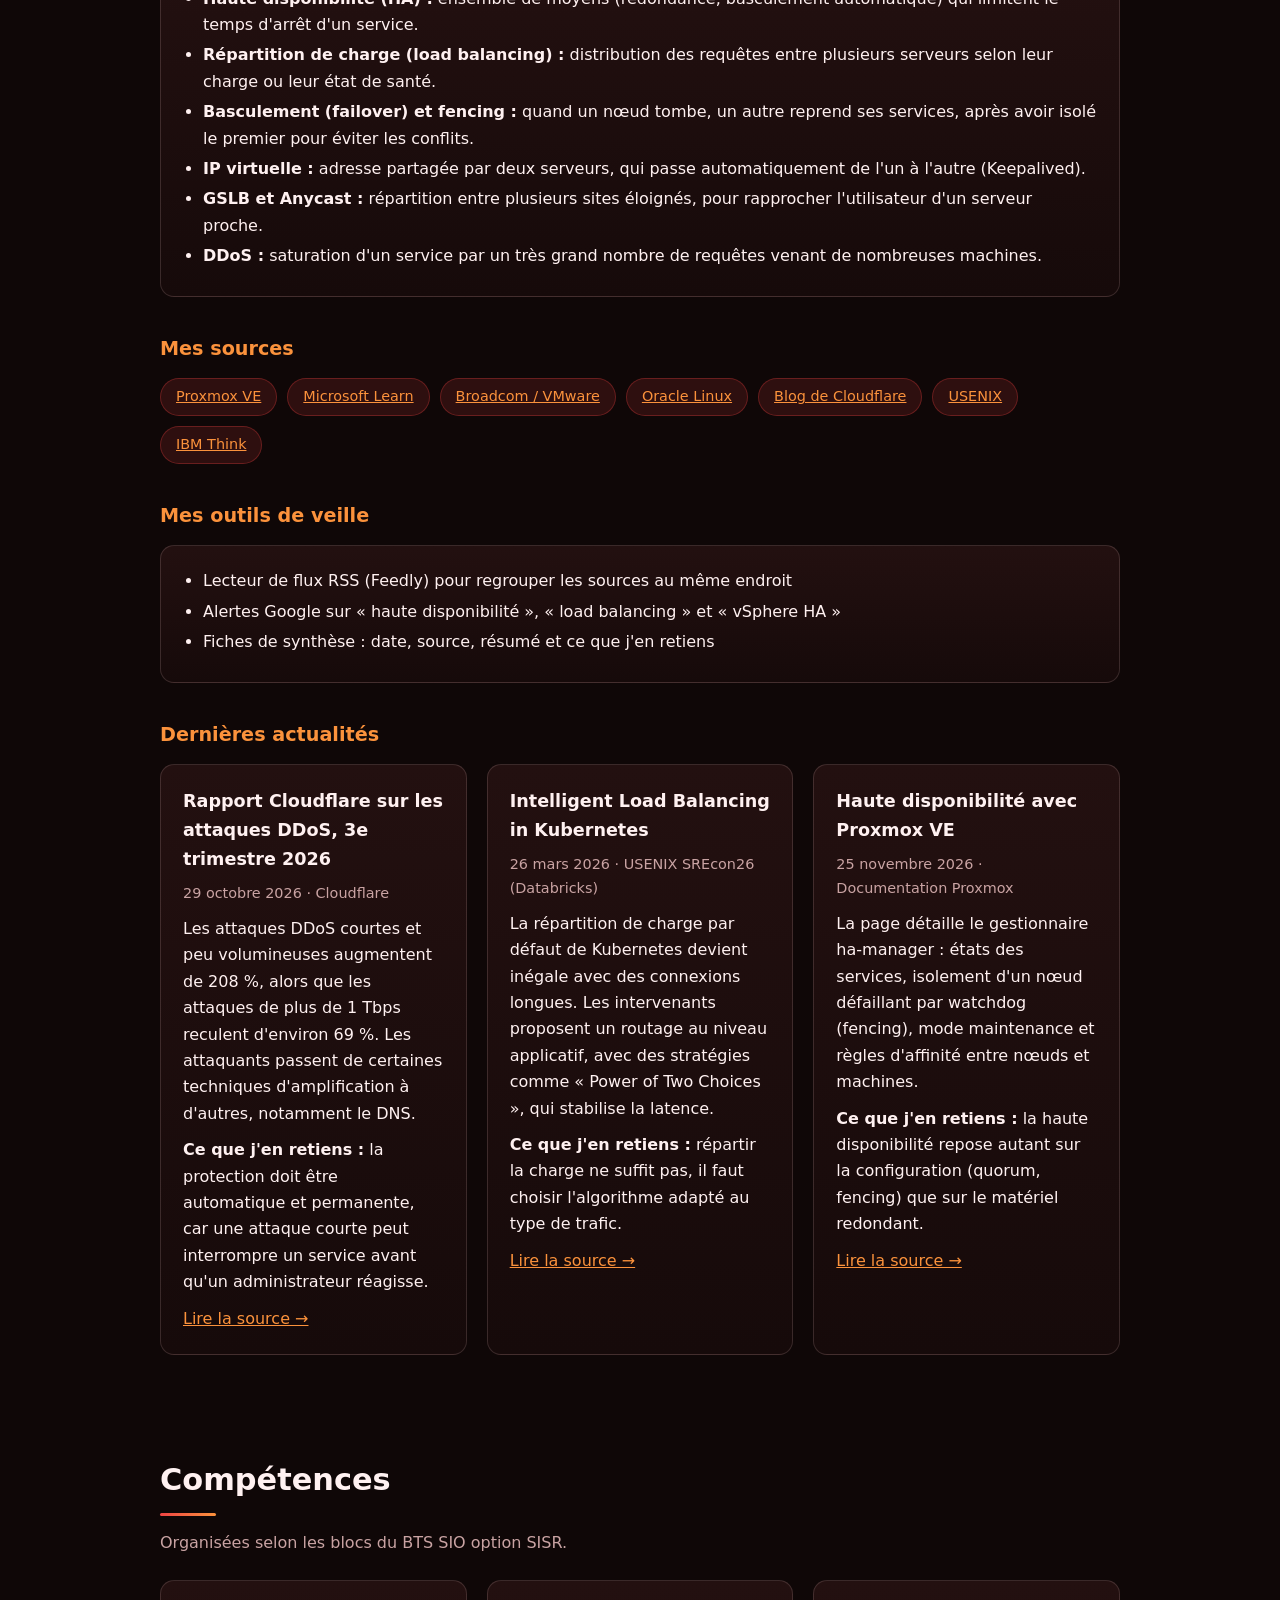
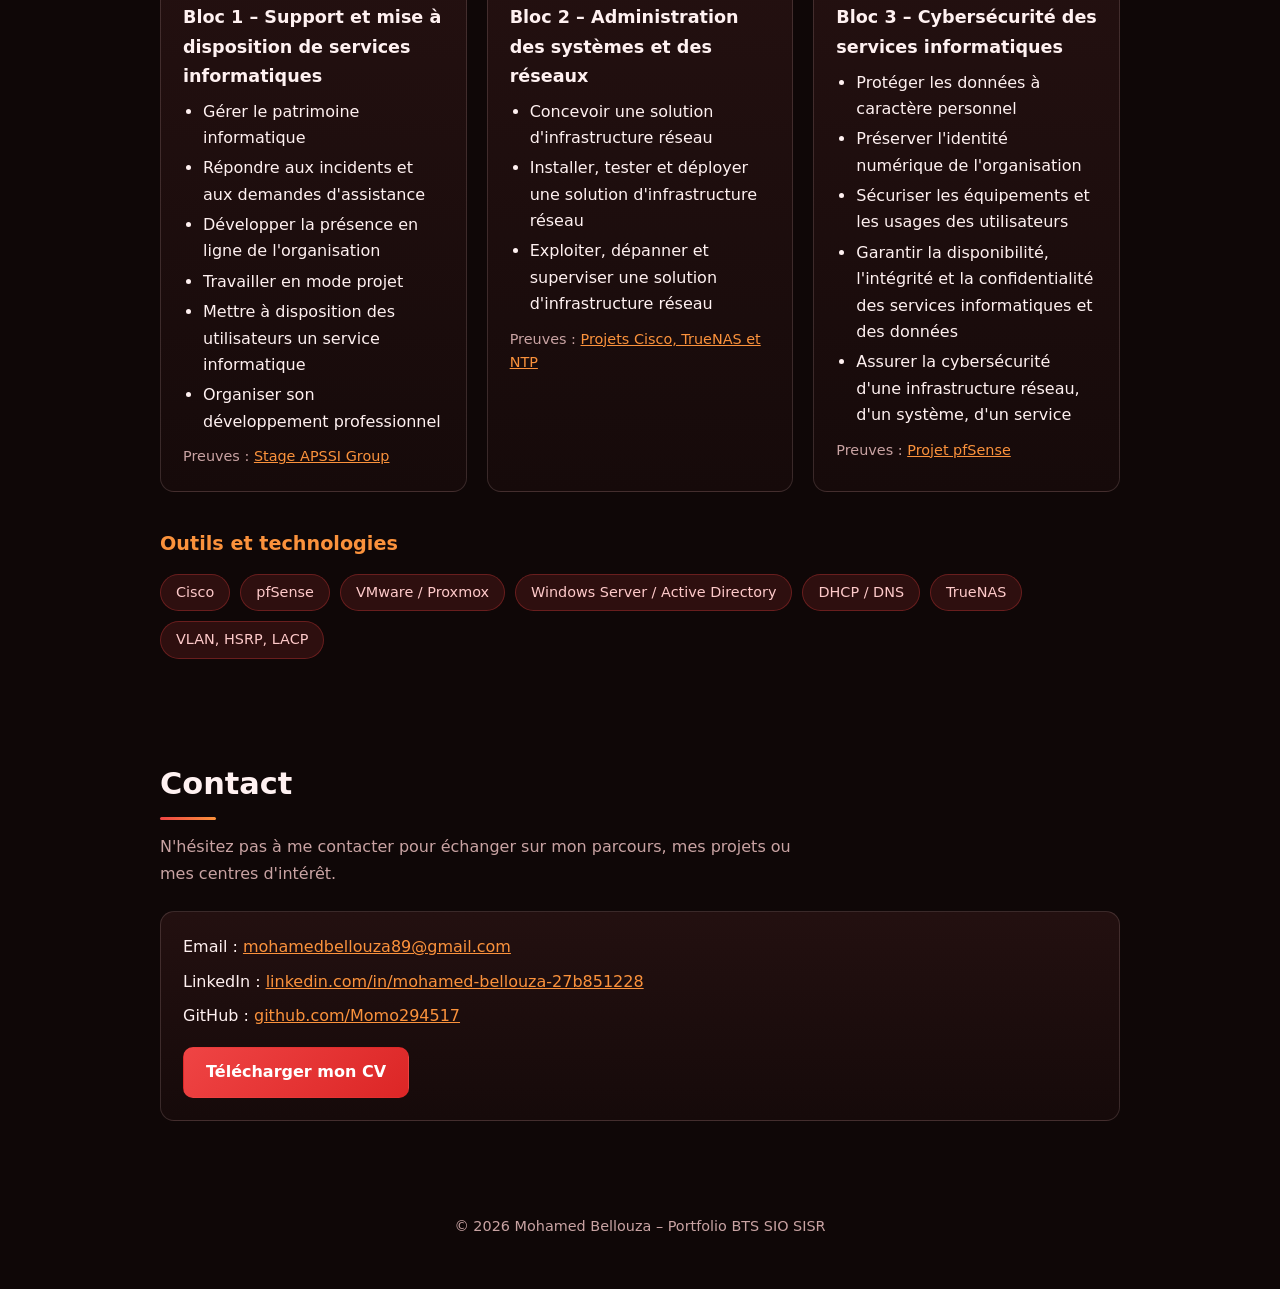
==== commit a14bf8db: "Add files via upload" ====
--- a/index.html
+++ b/index.html
@@ -142,13 +142,13 @@
 
   <section id="veille">
     <h2 class="reveal">Veille technologique</h2>
-    <p class="section-lead reveal">La sécurité des jeux en ligne : anti-triche, attaques DDoS, protection des comptes, et rôle de l'IA.</p>
+    <p class="section-lead reveal">Haute disponibilité et répartition de charge : concevoir une infrastructure qui reste accessible et rapide, même avec des milliers d'utilisateurs répartis dans le monde.</p>
 
     <div class="card reveal">
       <h3>Sujet et problématique</h3>
-      <p>Les jeux en ligne rassemblent des millions de joueurs, et donc des cibles pour les tricheurs, les attaquants réseau et les voleurs de comptes. Passionné de jeux vidéo, j'ai choisi d'étudier comment les éditeurs protègent leur infrastructure et leurs joueurs.</p>
-      <p><strong>Problématique :</strong> comment les éditeurs de jeux en ligne sécurisent-ils leurs systèmes et leurs joueurs, et que change l'intelligence artificielle, côté défense comme côté attaque ?</p>
-      <p>Ce sujet rejoint mon option SISR : sécurité des postes et des serveurs, disponibilité des services face aux attaques, protection des données des utilisateurs.</p>
+      <p>Un service en ligne doit rester disponible malgré les pannes, les pics de connexions et les attaques. Les administrateurs systèmes et réseaux s'appuient pour cela sur la redondance, la répartition de charge, la virtualisation et la supervision.</p>
+      <p><strong>Problématique :</strong> comment concevoir une infrastructure capable de rester disponible et performante lorsque des milliers d'utilisateurs s'y connectent en même temps, depuis des pays différents ?</p>
+      <p>Ce sujet rejoint mon option SISR : administration des serveurs et de la virtualisation (Bloc 2), supervision, et protection de la disponibilité des services (Bloc 3). Il prolonge mes projets sous VMware vSphere, pfSense et Windows Server.</p>
     </div>
 
     <div class="card reveal" style="margin-top:20px">
@@ -159,37 +159,42 @@
 
     <h3 class="sub reveal">Les axes suivis</h3>
     <div class="grid">
-      <article class="card reveal"><h3>Anti-triche</h3><p>Comment détecter un logiciel de triche, du simple scan des processus jusqu'au pilote qui s'exécute au niveau du noyau de Windows, et quels risques cela crée pour le poste du joueur.</p></article>
-      <article class="card reveal"><h3>Attaques DDoS</h3><p>Comment les serveurs de jeu résistent aux attaques par déni de service : filtrage, répartition de charge, protection réseau.</p></article>
-      <article class="card reveal"><h3>Comptes et données</h3><p>Fuites de données chez les éditeurs, vol de comptes, authentification multifacteur, conformité au RGPD.</p></article>
-      <article class="card reveal"><h3>Intelligence artificielle</h3><p>L'IA qui détecte les tricheurs et les bots, et l'IA utilisée pour tricher ou attaquer.</p></article>
+      <article class="card reveal"><h3>Répartition de charge</h3><p>Répartir les connexions entre plusieurs serveurs avec des outils comme HAProxy, pour éviter qu'un seul serveur soit saturé.</p></article>
+      <article class="card reveal"><h3>Haute disponibilité</h3><p>Clusters de basculement (Windows Server, vSphere HA, Proxmox HA), IP virtuelle avec Keepalived : le service continue si un serveur tombe en panne.</p></article>
+      <article class="card reveal"><h3>Virtualisation et conteneurs</h3><p>Créer ou déplacer des machines et des conteneurs rapidement, selon la demande, avec VMware, Proxmox ou Kubernetes.</p></article>
+      <article class="card reveal"><h3>Multi-sites et réseau</h3><p>Diriger chaque utilisateur vers le site le plus proche et en bon état (GeoDNS, Anycast, GSLB) pour réduire la latence.</p></article>
+      <article class="card reveal"><h3>Supervision</h3><p>Surveiller la charge et détecter les pannes avec des outils comme Zabbix ou Prometheus, pour réagir avant les utilisateurs.</p></article>
+      <article class="card reveal"><h3>Protection contre les attaques DDoS</h3><p>Garder le service accessible face aux attaques par saturation : filtrage, capacité réseau et protection automatique.</p></article>
     </div>
 
     <h3 class="sub reveal">Notions clés</h3>
     <div class="card reveal">
       <ul>
-        <li><strong>Mode utilisateur et noyau :</strong> un programme classique s'exécute avec des droits limités. Un pilote chargé dans le noyau a presque tous les droits sur la machine, ce qui lui permet de mieux surveiller le jeu, mais augmente le risque si le pilote a une faille.</li>
-        <li><strong>Détection côté client :</strong> analyse des processus, de l'intégrité des fichiers du jeu et de la mémoire sur le poste du joueur.</li>
-        <li><strong>Détection côté serveur :</strong> le serveur vérifie que les actions sont possibles et repère les comportements statistiquement anormaux.</li>
+        <li><strong>Haute disponibilité (HA) :</strong> ensemble de moyens (redondance, basculement automatique) qui limitent le temps d'arrêt d'un service.</li>
+        <li><strong>Répartition de charge (load balancing) :</strong> distribution des requêtes entre plusieurs serveurs selon leur charge ou leur état de santé.</li>
+        <li><strong>Basculement (failover) et fencing :</strong> quand un nœud tombe, un autre reprend ses services, après avoir isolé le premier pour éviter les conflits.</li>
+        <li><strong>IP virtuelle :</strong> adresse partagée par deux serveurs, qui passe automatiquement de l'un à l'autre (Keepalived).</li>
+        <li><strong>GSLB et Anycast :</strong> répartition entre plusieurs sites éloignés, pour rapprocher l'utilisateur d'un serveur proche.</li>
         <li><strong>DDoS :</strong> saturation d'un service par un très grand nombre de requêtes venant de nombreuses machines.</li>
       </ul>
     </div>
 
     <h3 class="sub reveal">Mes sources</h3>
     <ul class="tags reveal">
+      <li><a href="https://pve.proxmox.com/wiki/High_Availability" target="_blank" rel="noopener">Proxmox VE</a></li>
+      <li><a href="https://learn.microsoft.com/windows-server/failover-clustering/failover-clustering-overview" target="_blank" rel="noopener">Microsoft Learn</a></li>
+      <li><a href="https://knowledge.broadcom.com/external/article/313917/best-practices-and-advanced-features-for.html" target="_blank" rel="noopener">Broadcom / VMware</a></li>
+      <li><a href="https://docs.oracle.com/en/operating-systems/oracle-linux/10/balancing/balancing-AboutCombiningKeepalivedWithHAProxyforHighAvailabilityLoadBalancing.html" target="_blank" rel="noopener">Oracle Linux</a></li>
       <li><a href="https://blog.cloudflare.com/" target="_blank" rel="noopener">Blog de Cloudflare</a></li>
-      <li><a href="https://www.riotgames.com/" target="_blank" rel="noopener">Riot Games</a></li>
-      <li><a href="https://www.malwarebytes.com/fr/blog" target="_blank" rel="noopener">Malwarebytes</a></li>
-      <li><a href="https://www.it-connect.fr/" target="_blank" rel="noopener">IT-Connect</a></li>
-      <li><a href="https://techcrunch.com/" target="_blank" rel="noopener">TechCrunch</a></li>
-      <li><a href="https://arxiv.org/" target="_blank" rel="noopener">arXiv</a></li>
+      <li><a href="https://www.usenix.org/conferences" target="_blank" rel="noopener">USENIX</a></li>
+      <li><a href="https://www.ibm.com/think/topics/global-server-load-balancing" target="_blank" rel="noopener">IBM Think</a></li>
     </ul>
 
     <h3 class="sub reveal">Mes outils de veille</h3>
     <div class="card reveal">
       <ul>
         <li>Lecteur de flux RSS (Feedly) pour regrouper les sources au même endroit</li>
-        <li>Alertes Google sur « anti-cheat », « DDoS jeux en ligne » et « piratage comptes joueurs »</li>
+        <li>Alertes Google sur « haute disponibilité », « load balancing » et « vSphere HA »</li>
         <li>Fiches de synthèse : date, source, résumé et ce que j'en retiens</li>
       </ul>
     </div>
@@ -199,23 +204,23 @@
       <article class="card reveal">
         <h3>Rapport Cloudflare sur les attaques DDoS, 3e trimestre 2026</h3>
         <p class="meta">29 octobre 2026 · Cloudflare</p>
-        <p>Cloudflare observe une évolution vers de nombreuses attaques courtes plutôt que quelques attaques géantes : 18,2 millions d'attaques réseau bloquées sur le trimestre. Les attaques supérieures à 1 Tbps ont fortement baissé, un recul que le rapport relie à des actions contre de grands botnets d'objets connectés.</p>
-        <p><strong>Ce que j'en retiens :</strong> la protection ne peut pas être manuelle, elle doit être automatique et permanente. Le jeu vidéo n'est pas cité dans ce rapport, mais les mêmes techniques visent les services en ligne, dont les serveurs de jeu.</p>
+        <p>Les attaques DDoS courtes et peu volumineuses augmentent de 208 %, alors que les attaques de plus de 1 Tbps reculent d'environ 69 %. Les attaquants passent de certaines techniques d'amplification à d'autres, notamment le DNS.</p>
+        <p><strong>Ce que j'en retiens :</strong> la protection doit être automatique et permanente, car une attaque courte peut interrompre un service avant qu'un administrateur réagisse.</p>
         <p><a href="https://blog.cloudflare.com/ddos-threat-report-2026-q3/" target="_blank" rel="noopener">Lire la source →</a></p>
       </article>
       <article class="card reveal">
-        <h3>Vanguard : un anti-triche qui s'exécute au niveau du noyau</h3>
-        <p class="meta">14 avril 2020 · PC Gamer (article de référence)</p>
-        <p>Riot Games explique que Vanguard charge un pilote noyau au démarrage de Windows, pour empêcher un logiciel de triche de s'y glisser avant lui. Riot affirme avoir limité ses droits, fait relire le code par des chercheurs externes et ne pas collecter d'informations sur le système. Des joueurs s'inquiétaient qu'un pilote noyau ait des droits étendus.</p>
-        <p><strong>Ce que j'en retiens :</strong> c'est un compromis entre efficacité de la protection et sécurité du poste utilisateur, qui rejoint la notion de moindre privilège.</p>
-        <p><a href="https://www.pcgamer.com/valorants-always-on-anti-cheat-system-is-an-important-tool-in-our-fight-against-cheaters-says-riot" target="_blank" rel="noopener">Lire la source →</a></p>
+        <h3>Intelligent Load Balancing in Kubernetes</h3>
+        <p class="meta">26 mars 2026 · USENIX SREcon26 (Databricks)</p>
+        <p>La répartition de charge par défaut de Kubernetes devient inégale avec des connexions longues. Les intervenants proposent un routage au niveau applicatif, avec des stratégies comme « Power of Two Choices », qui stabilise la latence.</p>
+        <p><strong>Ce que j'en retiens :</strong> répartir la charge ne suffit pas, il faut choisir l'algorithme adapté au type de trafic.</p>
+        <p><a href="https://www.usenix.org/conference/srecon26americas/presentation/nanda" target="_blank" rel="noopener">Lire la source →</a></p>
       </article>
       <article class="card reveal">
-        <h3>Call of Duty : l'IA s'ajoute à l'anti-triche Ricochet</h3>
-        <p class="meta">28 novembre 2024 · TechRadar</p>
-        <p>Activision renforce son anti-triche Ricochet, qui s'exécute au niveau du noyau, avec de l'intelligence artificielle. Plus de 19 000 bannissements ont été annoncés dans le mode classé de Black Ops 6, une semaine après son lancement.</p>
-        <p><strong>Ce que j'en retiens :</strong> l'IA accélère la détection et les sanctions, mais l'article ne détaille pas son fonctionnement. Un point à approfondir dans mes prochaines lectures.</p>
-        <p><a href="https://global.techradar.com/fr-fr/gaming/tricheurs-de-call-of-duty-preparez-vous-lia-prend-les-renes-avec-19-000-bans-dans-black-ops-6" target="_blank" rel="noopener">Lire la source →</a></p>
+        <h3>Haute disponibilité avec Proxmox VE</h3>
+        <p class="meta">25 novembre 2026 · Documentation Proxmox</p>
+        <p>La page détaille le gestionnaire ha-manager : états des services, isolement d'un nœud défaillant par watchdog (fencing), mode maintenance et règles d'affinité entre nœuds et machines.</p>
+        <p><strong>Ce que j'en retiens :</strong> la haute disponibilité repose autant sur la configuration (quorum, fencing) que sur le matériel redondant.</p>
+        <p><a href="https://pve.proxmox.com/wiki/High_Availability" target="_blank" rel="noopener">Lire la source →</a></p>
       </article>
     </div>
   </section>
--- a/style.css
+++ b/style.css
@@ -1,21 +1,21 @@
 :root {
-  /* ===== PALETTE : vert émeraude (modifie ces valeurs pour changer de couleur) ===== */
-  --bg: #07150f;
-  --bg-2: #0a1c14;
-  --surface: #0f2a1e;
-  --text: #e8fff4;
-  --muted: #9fc7b3;
-  --accent: #34d399;
-  --accent-2: #a3e635;
-  --accent-strong: #10b981;
-  --tag-text: #c9f7e0;
-  --glow-1: #059669;
-  --glow-2: #65a30d;
-  --bg-rgb: 7, 21, 15;
-  --accent-rgb: 52, 211, 153;
-  --accent2-rgb: 163, 230, 53;
+  /* ===== PALETTE : rouge sombre (modifie ces valeurs pour changer de couleur) ===== */
+  --bg: #0f0707;
+  --bg-2: #160a0a;
+  --surface: #231010;
+  --text: #fff1f1;
+  --muted: #c9a3a3;
+  --accent: #ef4444;
+  --accent-2: #fb923c;
+  --accent-strong: #dc2626;
+  --tag-text: #fecaca;
+  --glow-1: #b91c1c;
+  --glow-2: #c2410c;
+  --bg-rgb: 15, 7, 7;
+  --accent-rgb: 239, 68, 68;
+  --accent2-rgb: 251, 146, 60;
   --accent-soft: rgba(var(--accent-rgb), 0.14);
-  --border: rgba(159, 199, 179, 0.2);
+  --border: rgba(201, 163, 163, 0.2);
 }
 
 * { box-sizing: border-box; }
@@ -156,7 +156,7 @@
   transition: transform 0.2s, box-shadow 0.2s, border-color 0.2s;
 }
 .btn:hover { transform: translateY(-3px); border-color: var(--accent); box-shadow: 0 8px 22px rgba(var(--accent-rgb), 0.25); }
-.btn.primary { background: linear-gradient(135deg, var(--accent), var(--accent-strong)); border-color: transparent; color: #fff; }
+.btn.primary { background: linear-gradient(135deg, var(--accent), var(--accent-strong)); border-color: transparent; color: #ffffff; }
 
 /* ---------- Cartes ---------- */
 .card {
@@ -318,7 +318,7 @@
 main.detail.wide { max-width: 1240px; }
 .table-wrap { overflow-x: auto; -webkit-overflow-scrolling: touch; border-radius: 12px; }
 .sources-table { border-collapse: collapse; width: 100%; min-width: 1180px; max-width: none; background: var(--surface); font-size: 0.85rem; }
-.sources-table th { position: sticky; top: 0; background: #0b2418; color: var(--accent-2); text-transform: uppercase; font-size: 0.7rem; letter-spacing: 0.8px; padding: 12px 10px; white-space: nowrap; }
+.sources-table th { position: sticky; top: 0; background: #1b0c0c; color: var(--accent-2); text-transform: uppercase; font-size: 0.7rem; letter-spacing: 0.8px; padding: 12px 10px; white-space: nowrap; }
 .sources-table td { padding: 12px 10px; vertical-align: top; border-bottom: 1px solid var(--border); }
 .sources-table tr:hover td { background: rgba(var(--accent-rgb), 0.07); }
 .sources-table td.t { min-width: 260px; font-weight: 600; }
@@ -340,10 +340,10 @@
 /* Accueil enrichi */
 .hero-grid{display:grid;grid-template-columns:1.15fr 1fr;gap:40px;align-items:center;position:relative;z-index:1}
 .hero-tags{margin:18px 0 0}
-.term{background:rgba(5,16,11,.85);border:1px solid var(--border);border-radius:14px;box-shadow:0 20px 50px rgba(0,0,0,.45),0 0 40px rgba(var(--accent-rgb),.12);overflow:hidden;animation:rise .9s .3s ease both}
+.term{background:rgba(15,6,6,.85);border:1px solid var(--border);border-radius:14px;box-shadow:0 20px 50px rgba(0,0,0,.45),0 0 40px rgba(var(--accent-rgb),.12);overflow:hidden;animation:rise .9s .3s ease both}
 .term-bar{display:flex;align-items:center;gap:7px;padding:10px 14px;border-bottom:1px solid var(--border);background:rgba(255,255,255,.03)}
-.term-bar span{width:11px;height:11px;border-radius:50%;background:#1f4a37}
-.term-bar span:first-child{background:#34d399}
+.term-bar span{width:11px;height:11px;border-radius:50%;background:#4a1d1d}
+.term-bar span:first-child{background:#ef4444}
 .term-bar em{margin-left:8px;font-style:normal;font-size:.8rem;color:var(--muted)}
 .term pre{margin:0;padding:18px;font:.92rem/1.7 ui-monospace,Menlo,Consolas,monospace;color:var(--tag-text);white-space:pre-wrap}
 .term pre b{color:var(--accent-2)}
@@ -351,7 +351,7 @@
 .cursor{display:inline-block;width:8px;height:1em;background:var(--accent);vertical-align:-2px;margin-left:4px;animation:blink 1s steps(1) infinite}
 @keyframes blink{50%{opacity:0}}
 .stats{display:grid;grid-template-columns:repeat(4,1fr);gap:14px;margin-top:44px;position:relative;z-index:1}
-.stats div{background:rgba(15,42,30,.6);border:1px solid var(--border);border-radius:12px;padding:16px;text-align:center}
+.stats div{background:rgba(35,16,16,.6);border:1px solid var(--border);border-radius:12px;padding:16px;text-align:center}
 .stats strong{display:block;font-size:1.8rem;color:var(--accent-2)}
 .stats span{color:var(--muted);font-size:.88rem}
 @media(max-width:820px){.hero-grid{grid-template-columns:1fr}.stats{grid-template-columns:repeat(2,1fr)}}
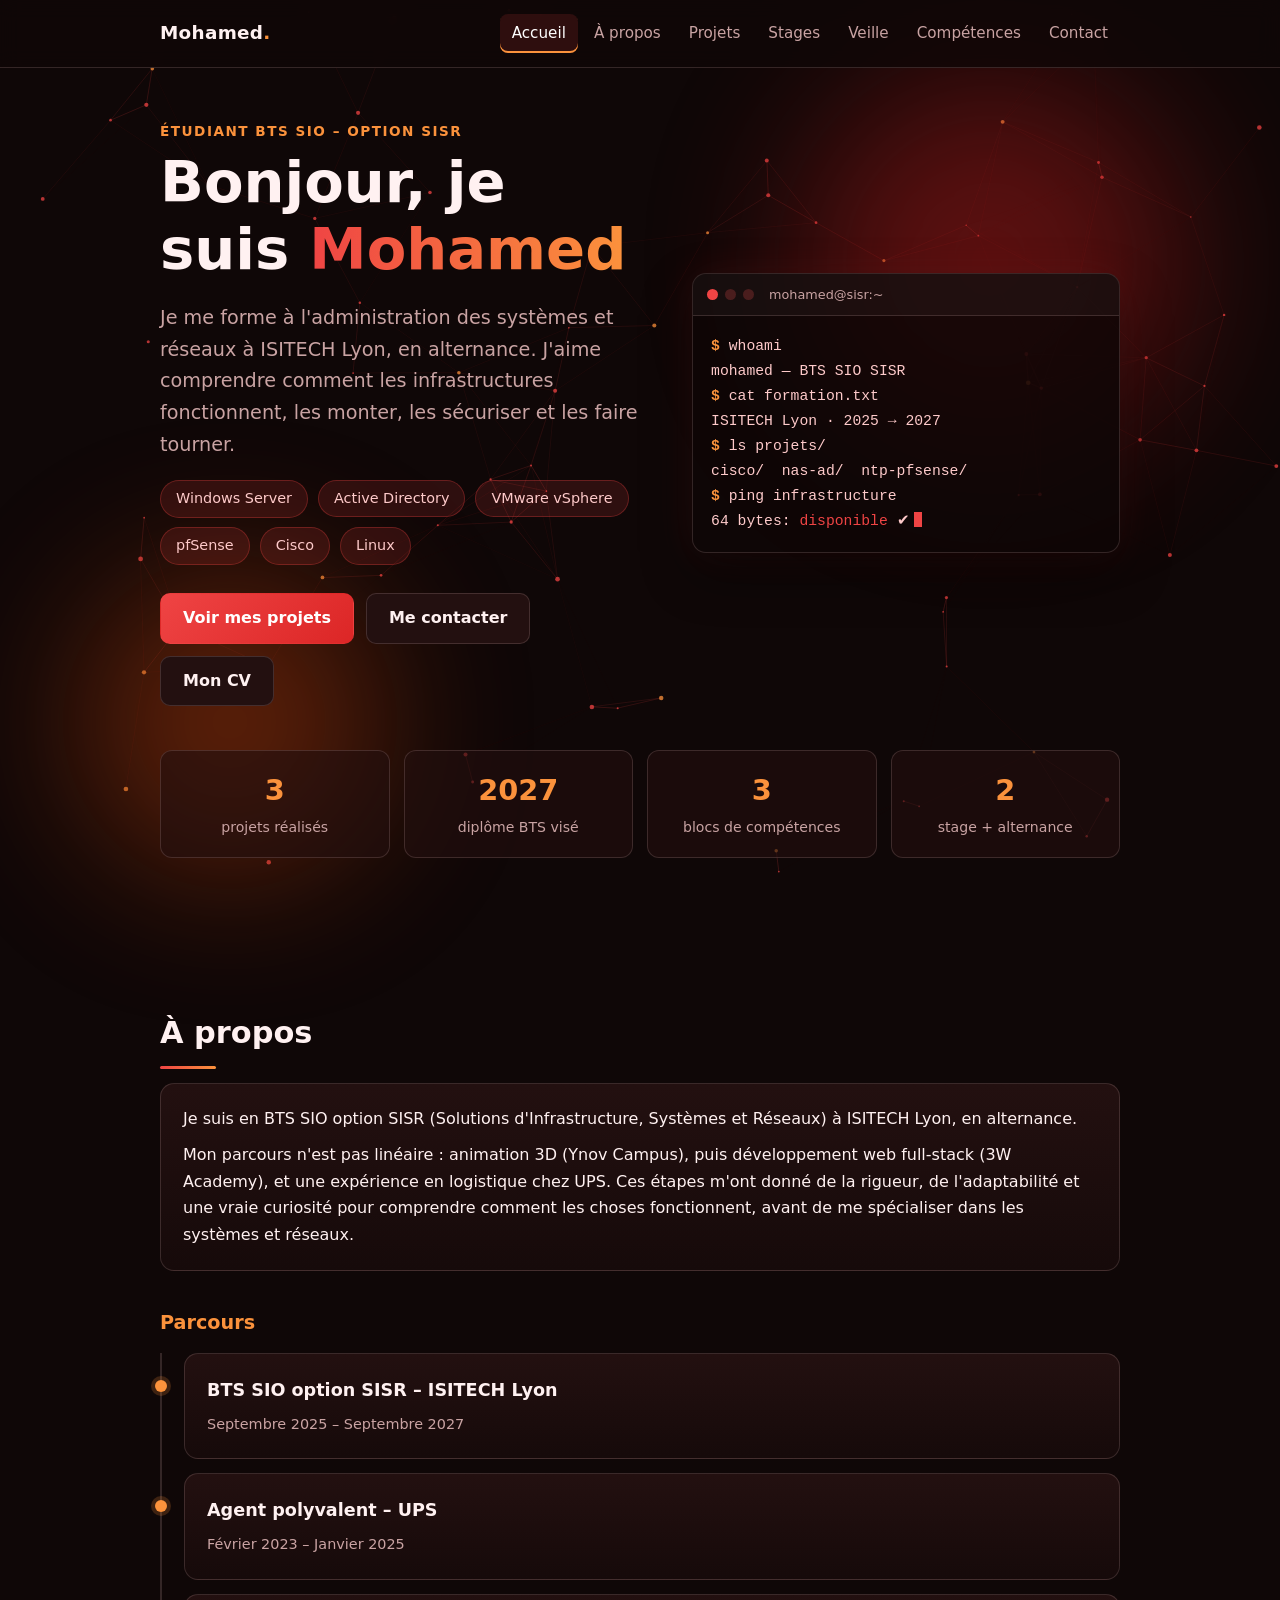
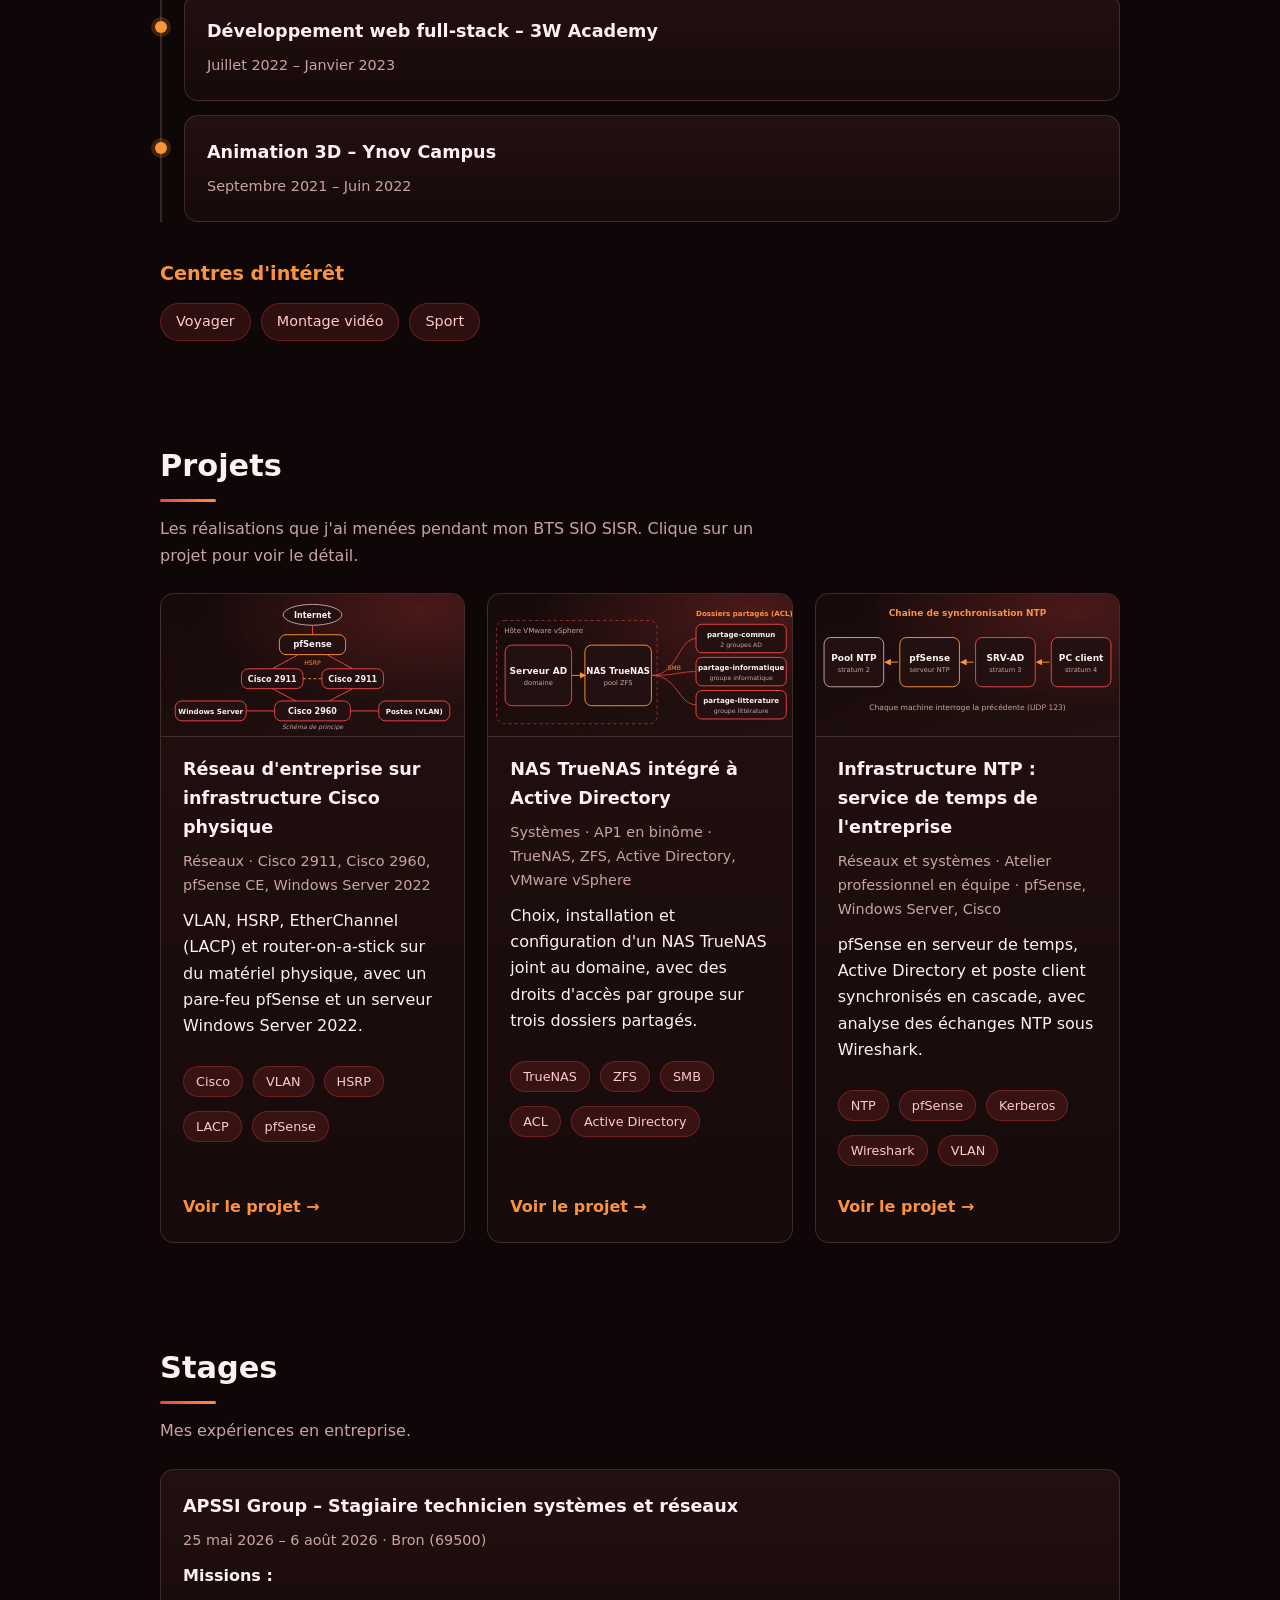
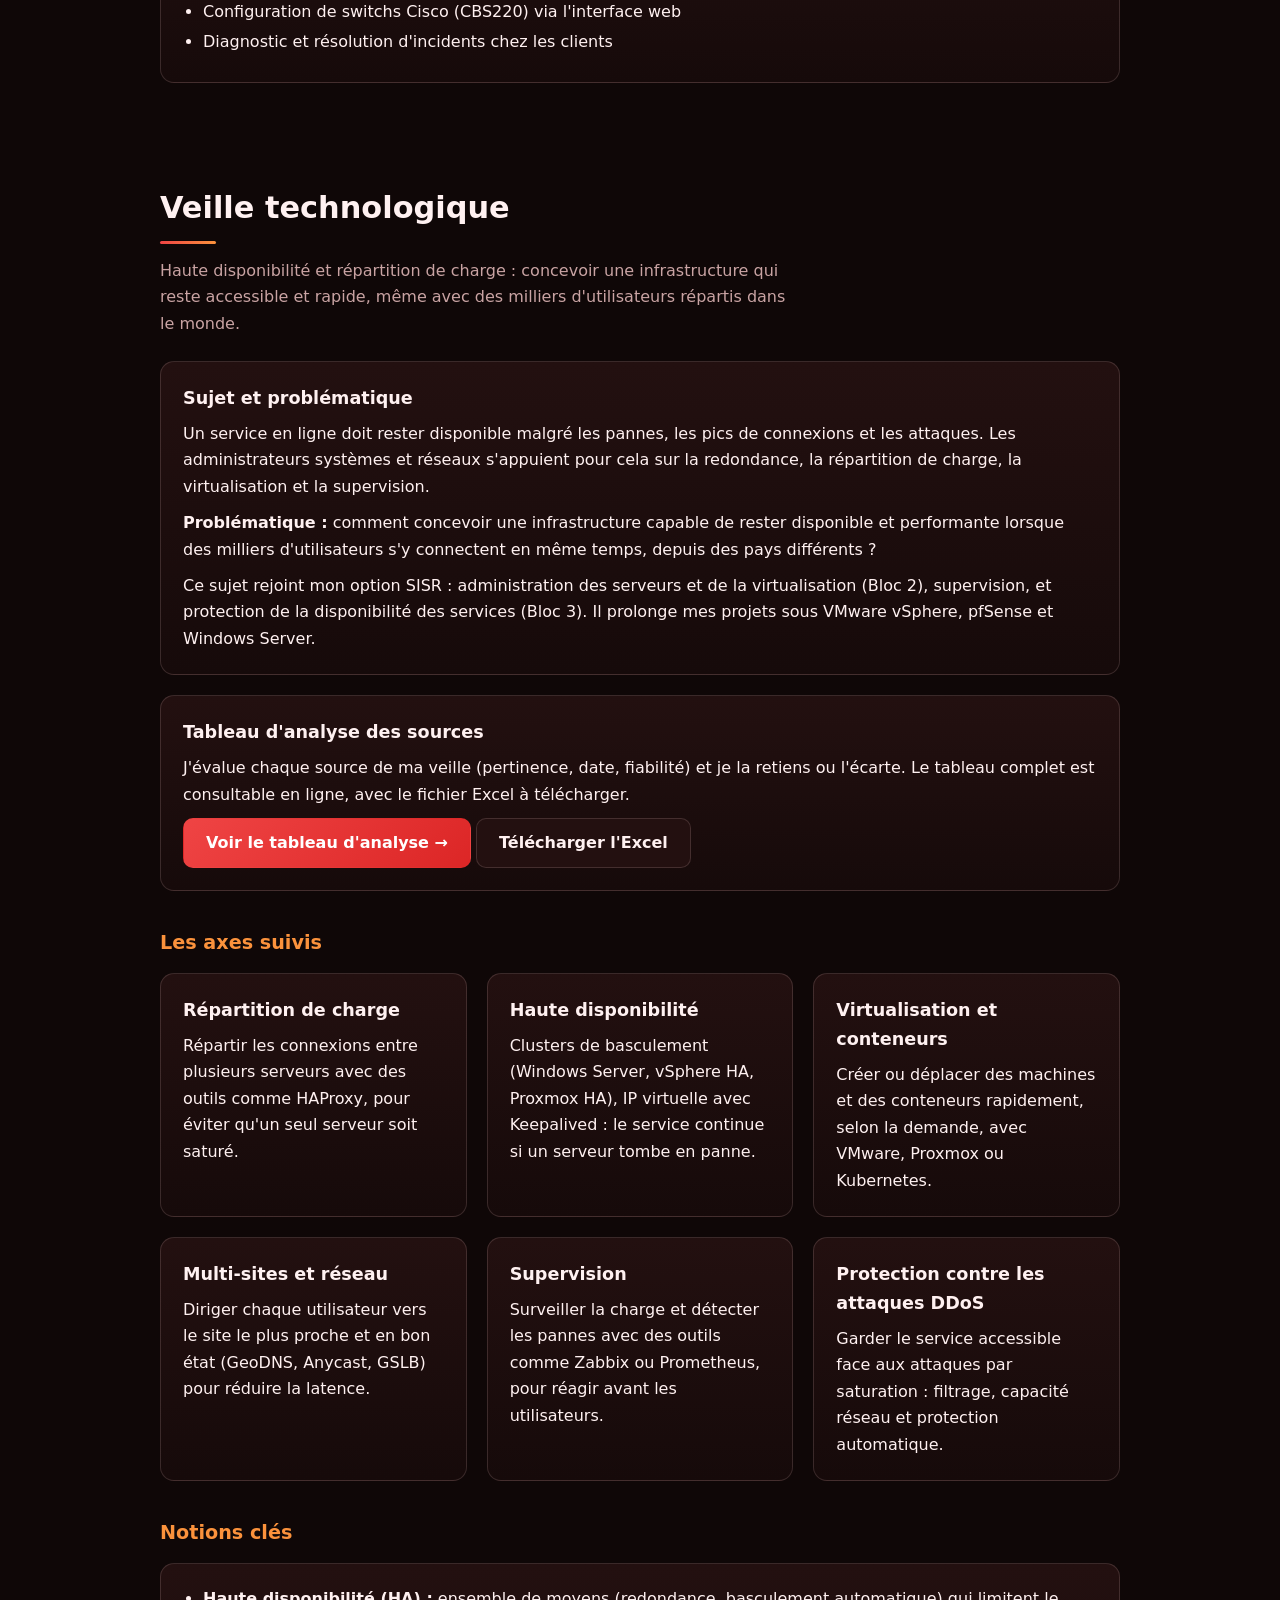
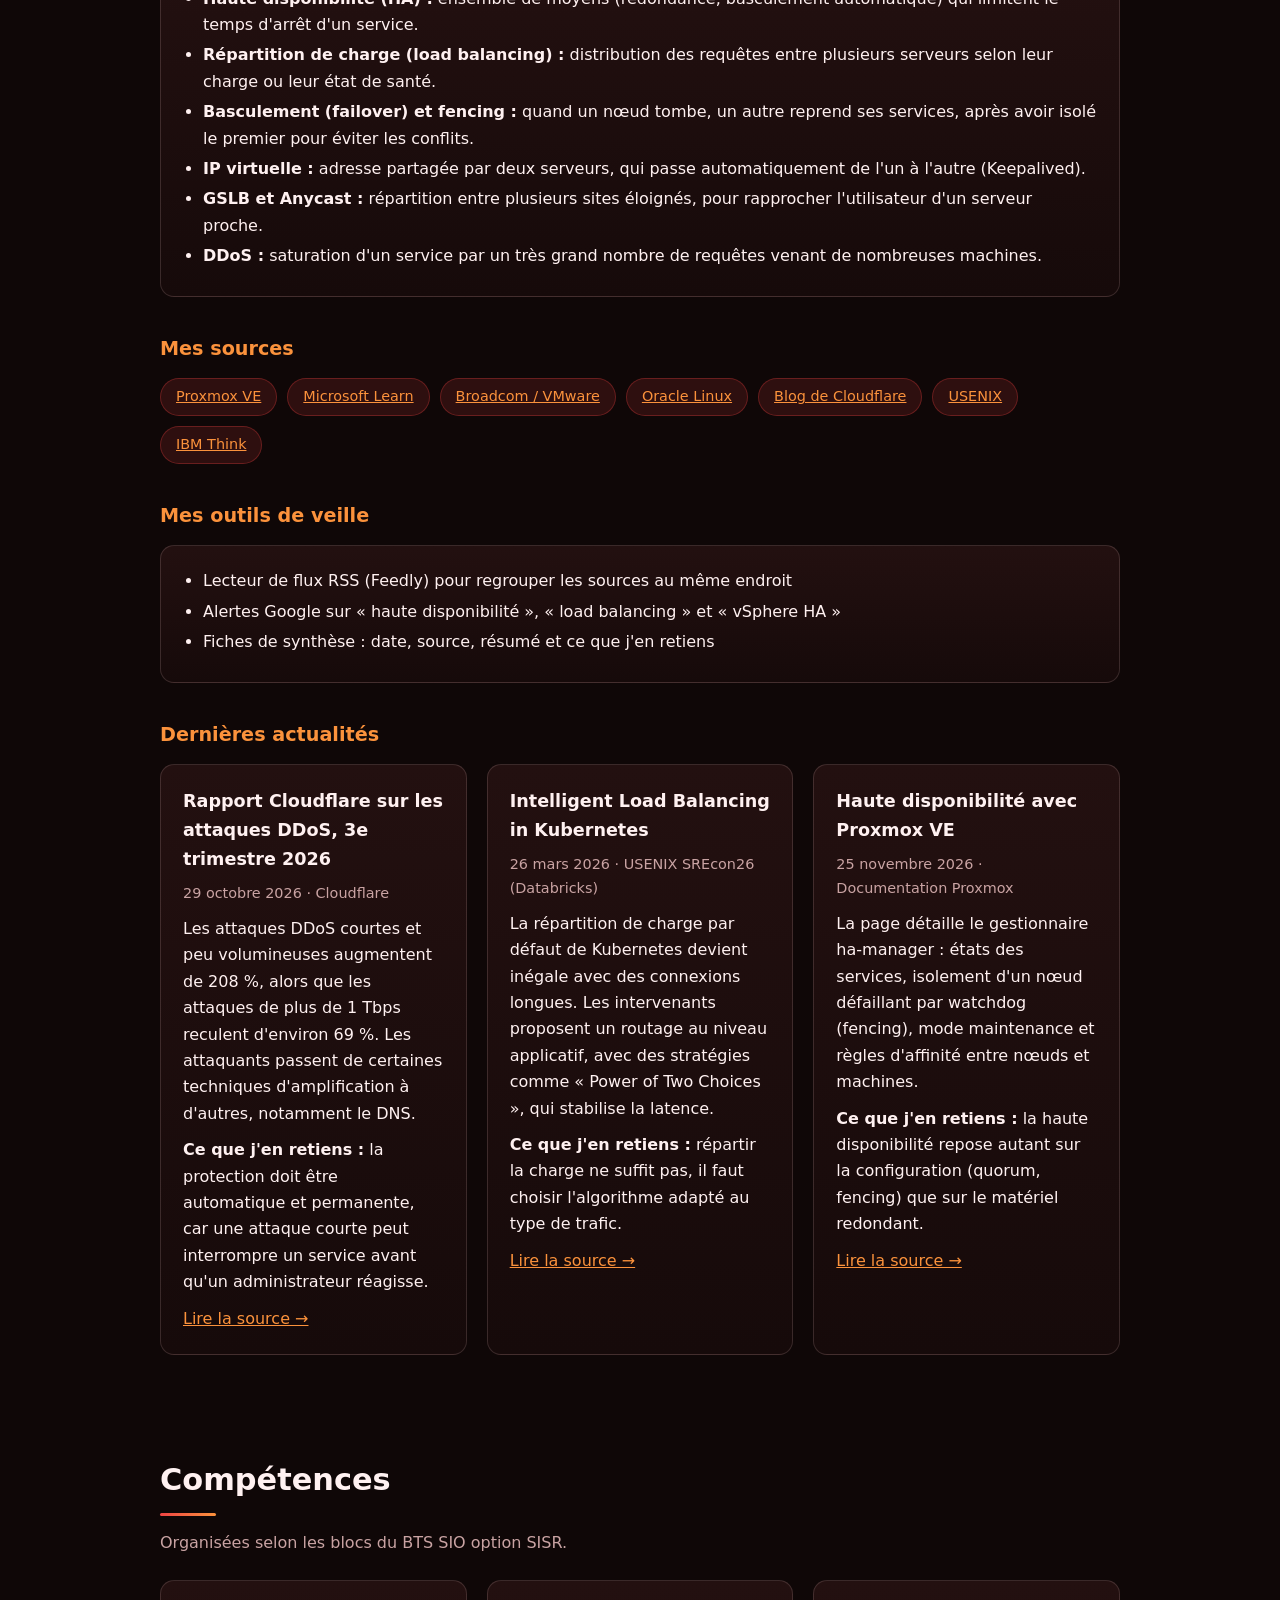
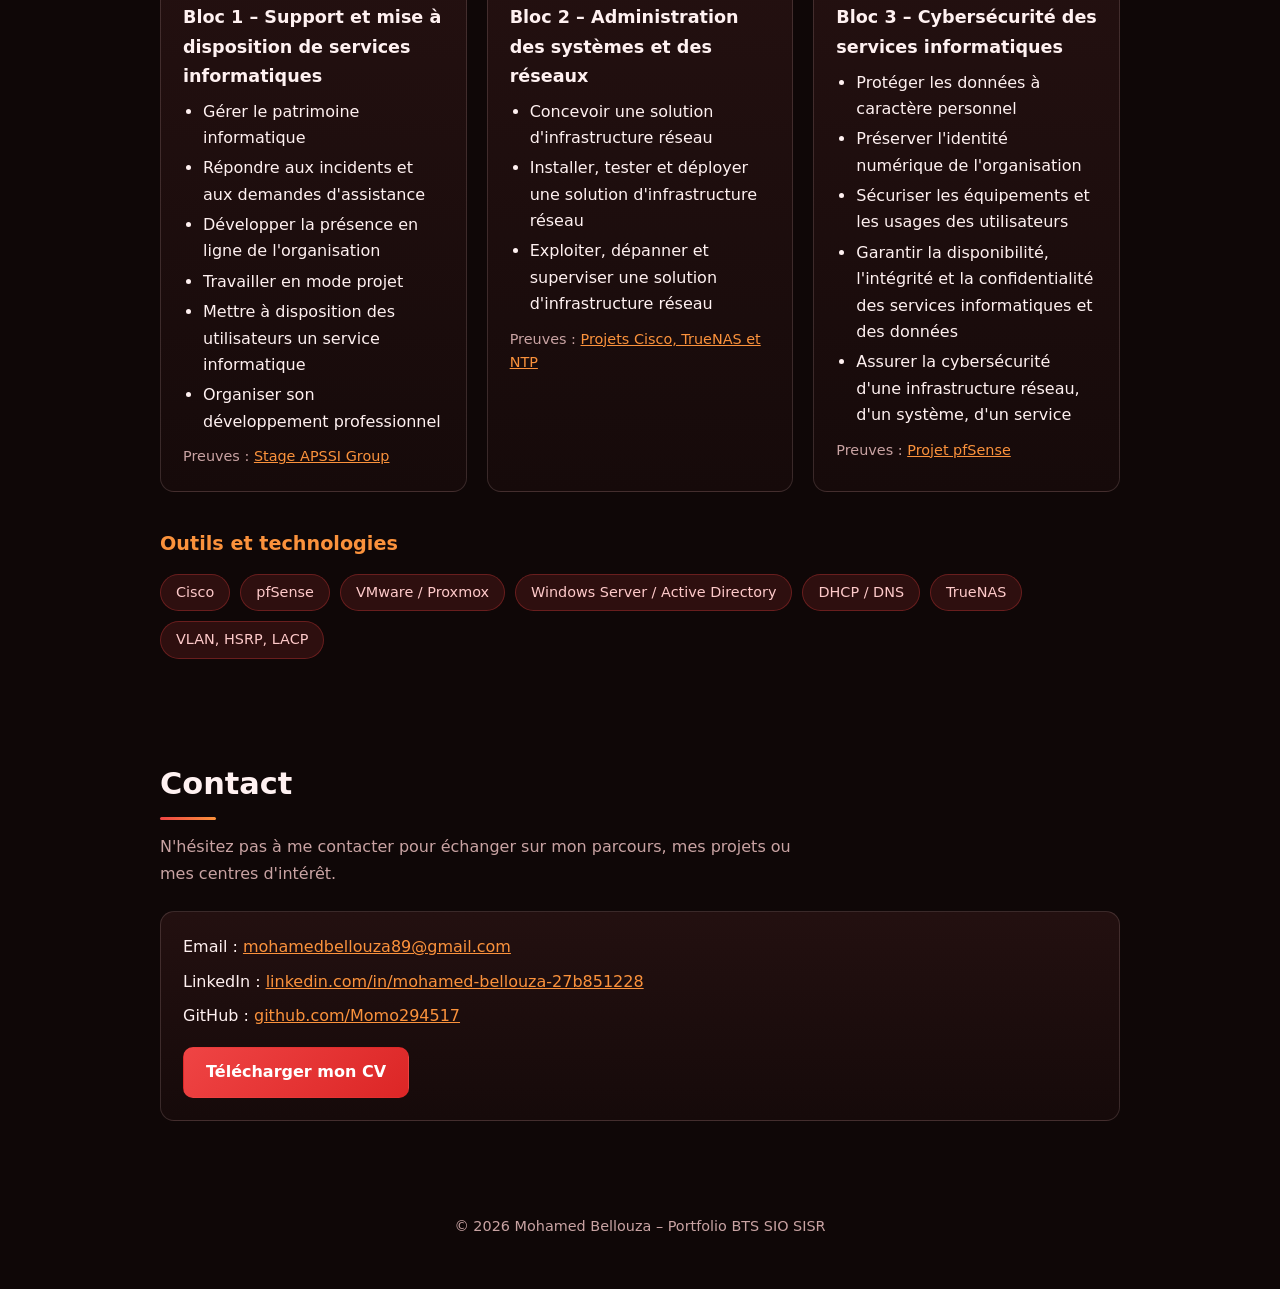
==== commit 94e38351: "Add files via upload" ====
--- a/index.html
+++ b/index.html
@@ -154,7 +154,7 @@
     <div class="card reveal" style="margin-top:20px">
       <h3>Tableau d'analyse des sources</h3>
       <p>J'évalue chaque source de ma veille (pertinence, date, fiabilité) et je la retiens ou l'écarte. Le tableau complet est consultable en ligne, avec le fichier Excel à télécharger.</p>
-      <p class="btn-row"><a class="btn primary" href="tableau-sources.html">Voir le tableau d'analyse →</a> <a class="btn" href="tableau-analyse-sources.xlsx" download>Télécharger l'Excel</a></p>
+      <p class="btn-row"><a class="btn primary" href="tableau-sources.html" target="_blank" rel="noopener">Voir le tableau d'analyse →</a> <a class="btn" href="tableau-analyse-sources.xlsx" download>Télécharger l'Excel</a></p>
     </div>
 
     <h3 class="sub reveal">Les axes suivis</h3>
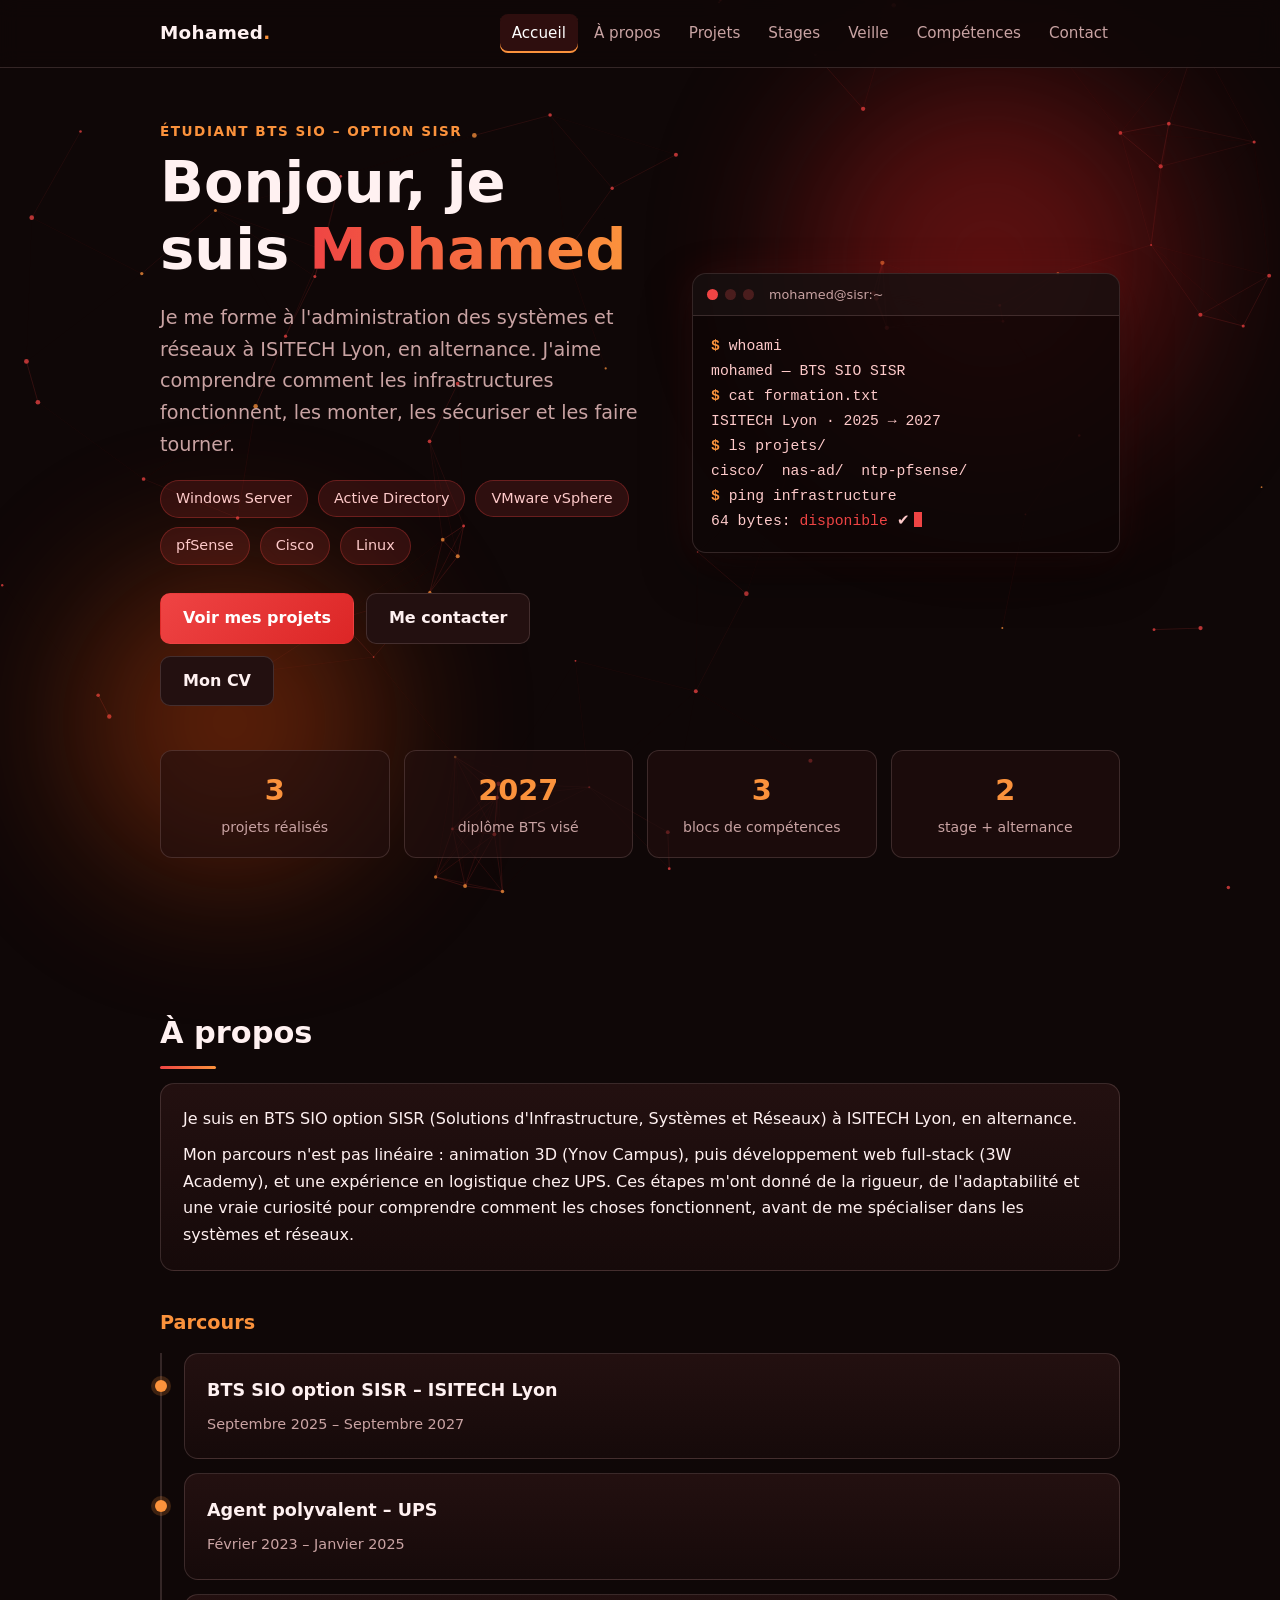
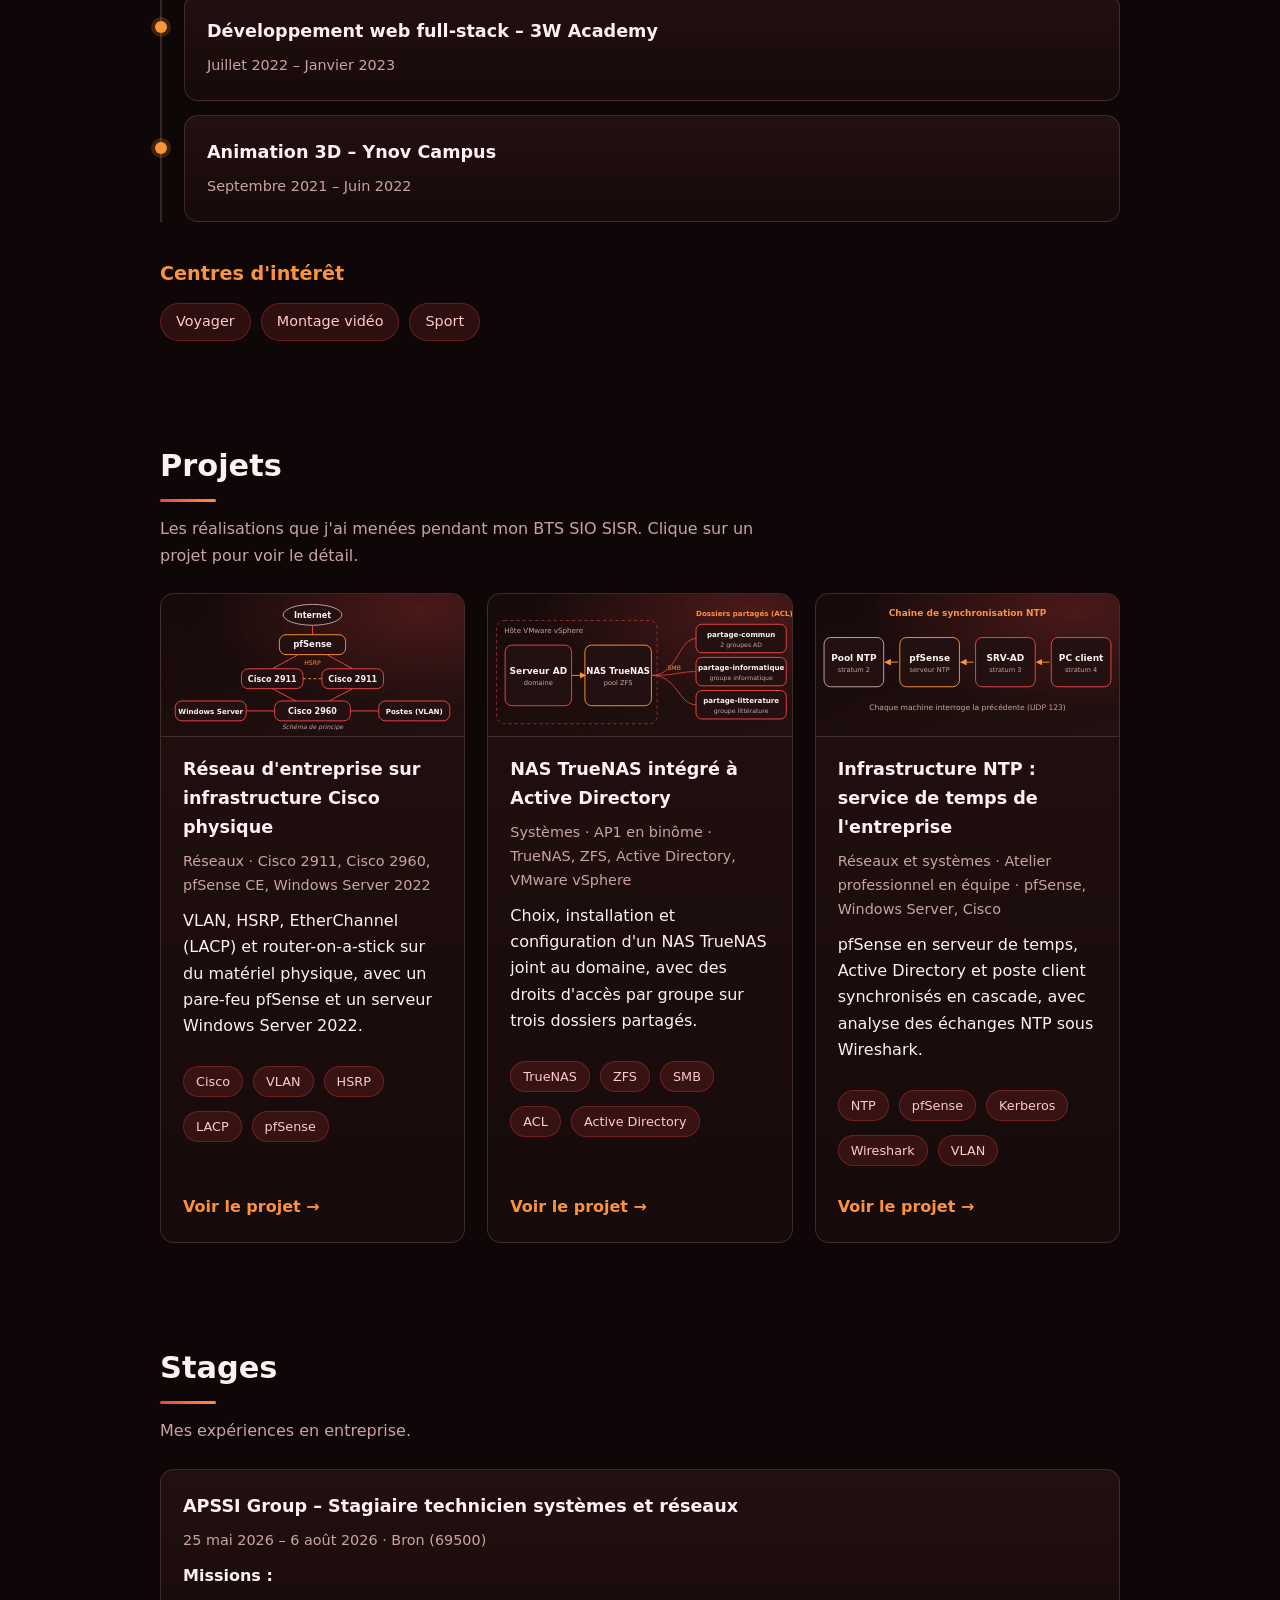
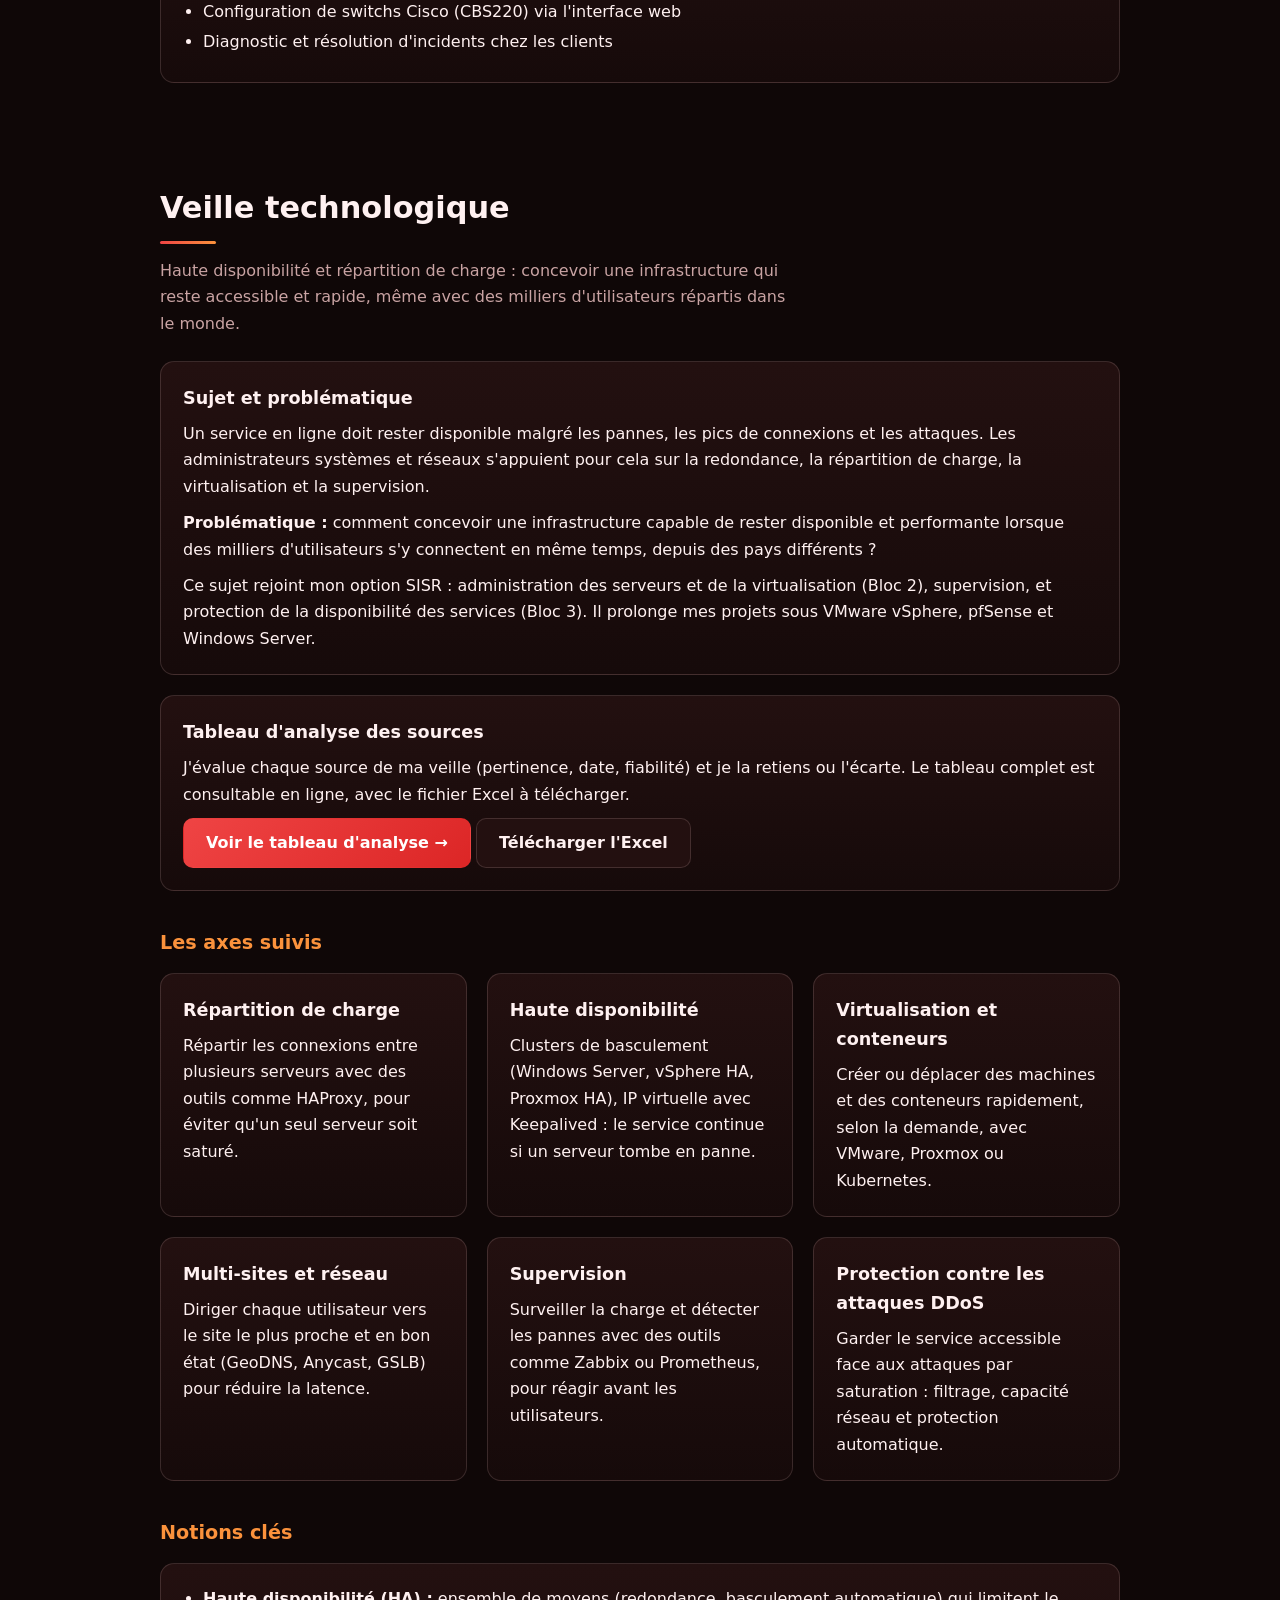
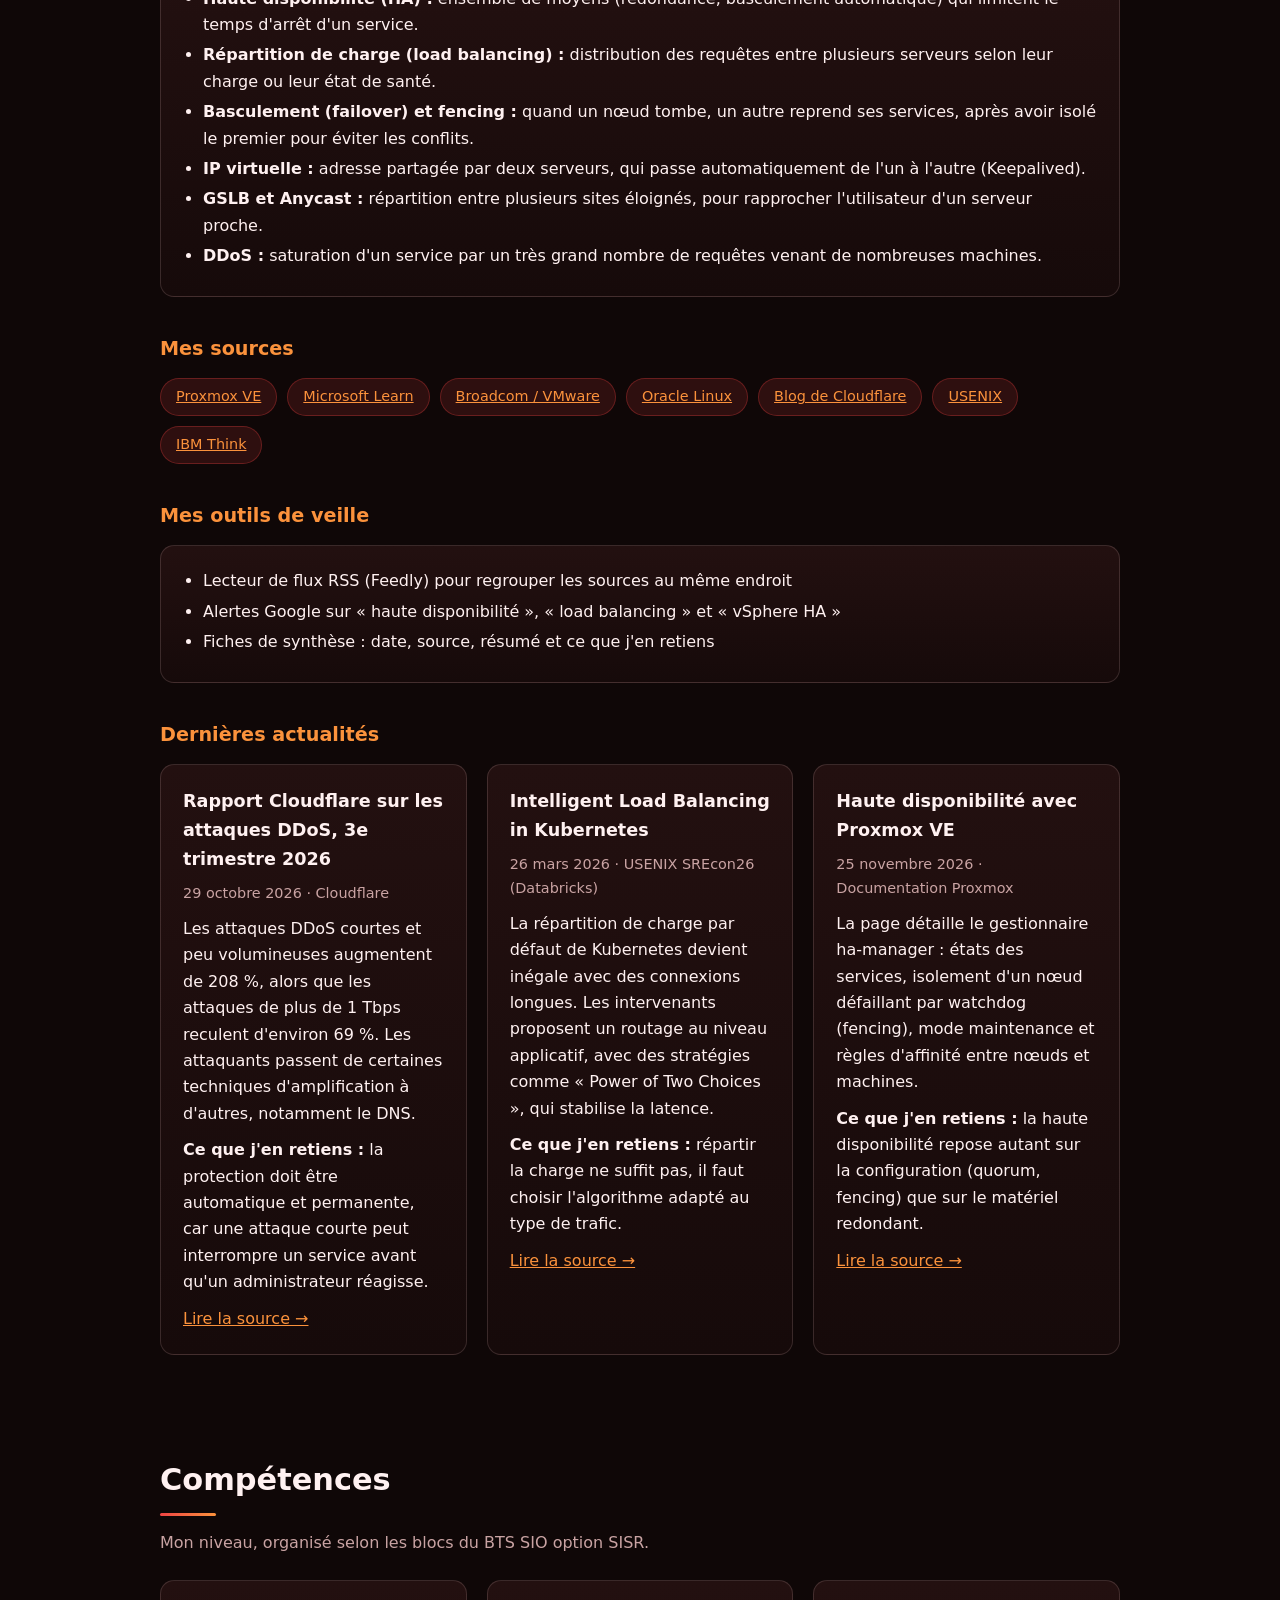
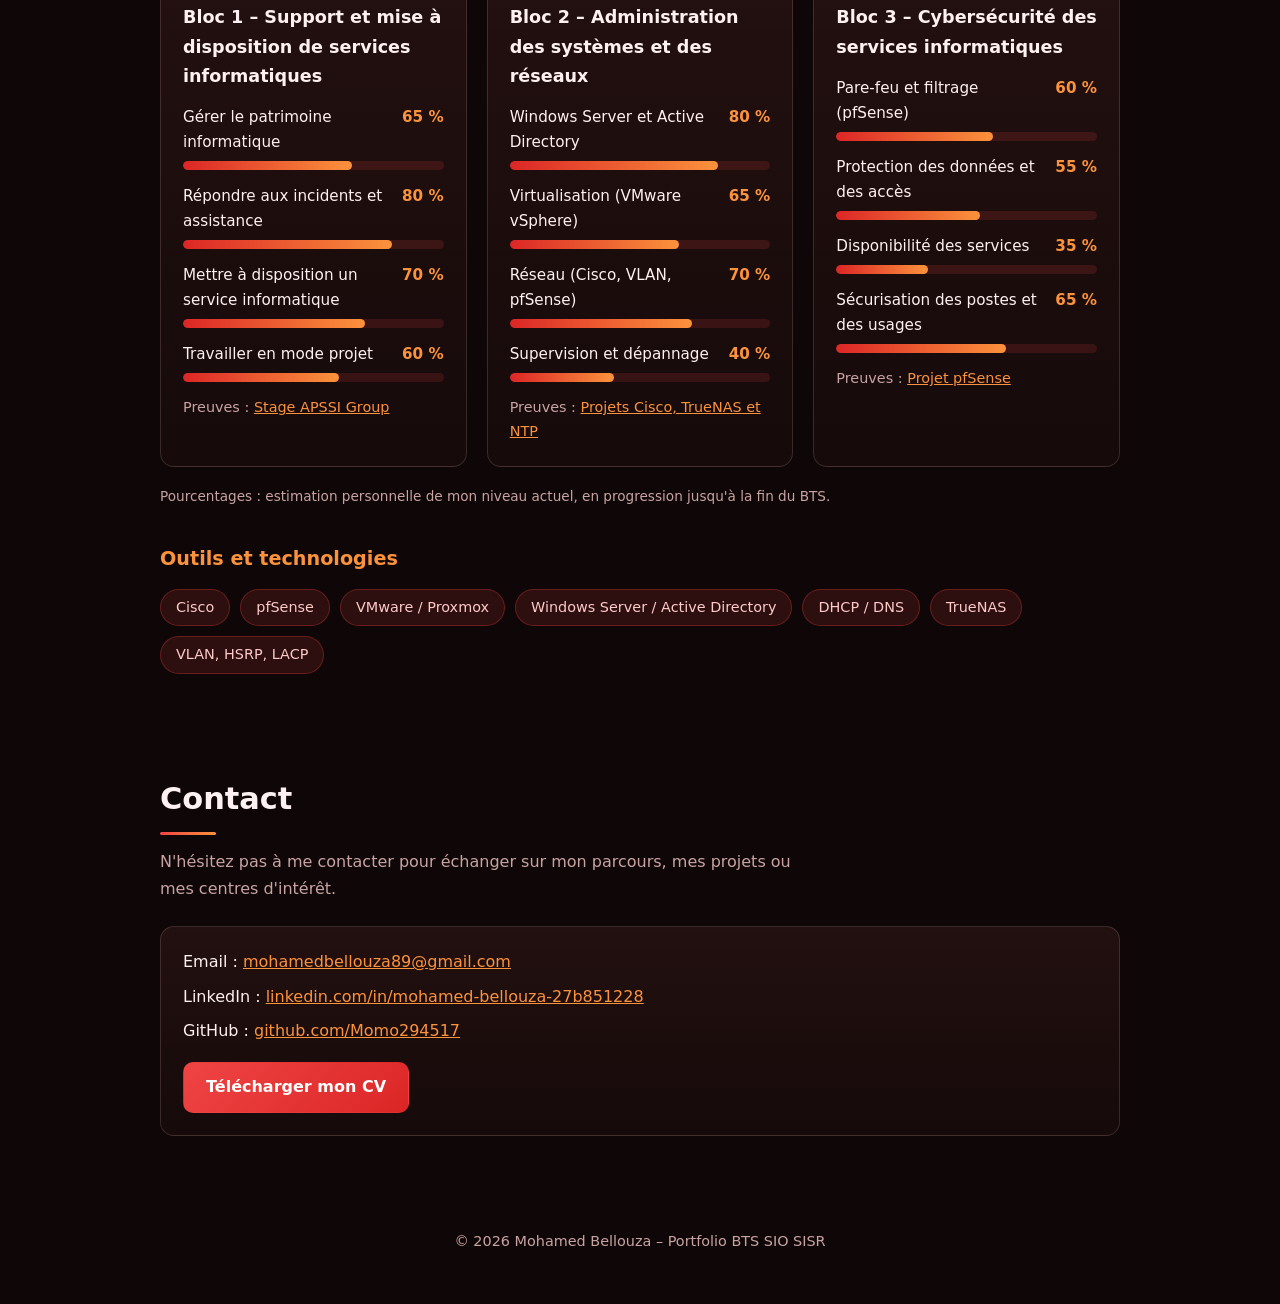
==== commit a955636a: "Add files via upload" ====
--- a/index.html
+++ b/index.html
@@ -227,44 +227,29 @@
 
   <section id="competences">
     <h2 class="reveal">Compétences</h2>
-    <p class="section-lead reveal">Organisées selon les blocs du BTS SIO option SISR.</p>
+    <p class="section-lead reveal">Mon niveau, organisé selon les blocs du BTS SIO option SISR.</p>
 
     <div class="grid">
       <div class="card reveal">
         <h3>Bloc 1 – Support et mise à disposition de services informatiques</h3>
-        <ul>
-          <li>Gérer le patrimoine informatique</li>
-          <li>Répondre aux incidents et aux demandes d'assistance</li>
-          <li>Développer la présence en ligne de l'organisation</li>
-          <li>Travailler en mode projet</li>
-          <li>Mettre à disposition des utilisateurs un service informatique</li>
-          <li>Organiser son développement professionnel</li>
-        </ul>
+        <div class="skill"><div class="top"><span>Gérer le patrimoine informatique</span><b>65 %</b></div><div class="bar"><i style="--p:65%"></i></div></div><div class="skill"><div class="top"><span>Répondre aux incidents et assistance</span><b>80 %</b></div><div class="bar"><i style="--p:80%"></i></div></div><div class="skill"><div class="top"><span>Mettre à disposition un service informatique</span><b>70 %</b></div><div class="bar"><i style="--p:70%"></i></div></div><div class="skill"><div class="top"><span>Travailler en mode projet</span><b>60 %</b></div><div class="bar"><i style="--p:60%"></i></div></div>
         <p class="meta">Preuves : <a href="#stages">Stage APSSI Group</a></p>
       </div>
 
       <div class="card reveal">
         <h3>Bloc 2 – Administration des systèmes et des réseaux</h3>
-        <ul>
-          <li>Concevoir une solution d'infrastructure réseau</li>
-          <li>Installer, tester et déployer une solution d'infrastructure réseau</li>
-          <li>Exploiter, dépanner et superviser une solution d'infrastructure réseau</li>
-        </ul>
+        <div class="skill"><div class="top"><span>Windows Server et Active Directory</span><b>80 %</b></div><div class="bar"><i style="--p:80%"></i></div></div><div class="skill"><div class="top"><span>Virtualisation (VMware vSphere)</span><b>65 %</b></div><div class="bar"><i style="--p:65%"></i></div></div><div class="skill"><div class="top"><span>Réseau (Cisco, VLAN, pfSense)</span><b>70 %</b></div><div class="bar"><i style="--p:70%"></i></div></div><div class="skill"><div class="top"><span>Supervision et dépannage</span><b>40 %</b></div><div class="bar"><i style="--p:40%"></i></div></div>
         <p class="meta">Preuves : <a href="#projets">Projets Cisco, TrueNAS et NTP</a></p>
       </div>
 
       <div class="card reveal">
         <h3>Bloc 3 – Cybersécurité des services informatiques</h3>
-        <ul>
-          <li>Protéger les données à caractère personnel</li>
-          <li>Préserver l'identité numérique de l'organisation</li>
-          <li>Sécuriser les équipements et les usages des utilisateurs</li>
-          <li>Garantir la disponibilité, l'intégrité et la confidentialité des services informatiques et des données</li>
-          <li>Assurer la cybersécurité d'une infrastructure réseau, d'un système, d'un service</li>
-        </ul>
+        <div class="skill"><div class="top"><span>Pare-feu et filtrage (pfSense)</span><b>60 %</b></div><div class="bar"><i style="--p:60%"></i></div></div><div class="skill"><div class="top"><span>Protection des données et des accès</span><b>55 %</b></div><div class="bar"><i style="--p:55%"></i></div></div><div class="skill"><div class="top"><span>Disponibilité des services</span><b>35 %</b></div><div class="bar"><i style="--p:35%"></i></div></div><div class="skill"><div class="top"><span>Sécurisation des postes et des usages</span><b>65 %</b></div><div class="bar"><i style="--p:65%"></i></div></div>
         <p class="meta">Preuves : <a href="#projets">Projet pfSense</a></p>
       </div>
     </div>
+    <p class="skill-note reveal">Pourcentages : estimation personnelle de mon niveau actuel, en progression jusqu'à la fin du BTS.</p>
+
 
     <h3 class="sub reveal">Outils et technologies</h3>
     <ul class="tags reveal">
--- a/style.css
+++ b/style.css
@@ -358,3 +358,16 @@
 .hero{flex-direction:column;align-items:stretch;justify-content:center}
 .hero-inner>*{animation:none}
 .hero-inner>*{animation:rise .9s ease both}
+
+.shot.full img{height:auto;object-fit:contain;background:#fff}
+.shot.full:hover{transform:none}
+.src-links{padding-left:20px}.src-links li{margin-bottom:6px}
+/* Compétences en pourcentages */
+.skill{margin:14px 0}
+.skill .top{display:flex;justify-content:space-between;font-size:.95rem;margin-bottom:6px}
+.skill .top b{color:var(--accent-2)}
+.skill .bar{height:9px;border-radius:999px;background:rgba(var(--accent-rgb),.15);overflow:hidden}
+.skill .bar i{display:block;height:100%;width:0;border-radius:999px;background:linear-gradient(90deg,var(--accent-strong),var(--accent-2));transition:width 1.3s cubic-bezier(.2,.8,.2,1)}
+.visible .skill .bar i,.skill.visible .bar i{width:var(--p)}
+.skill-note{font-size:.85rem;color:var(--muted);margin-top:18px}
+.skill .top{gap:12px}.skill .top b{white-space:nowrap}
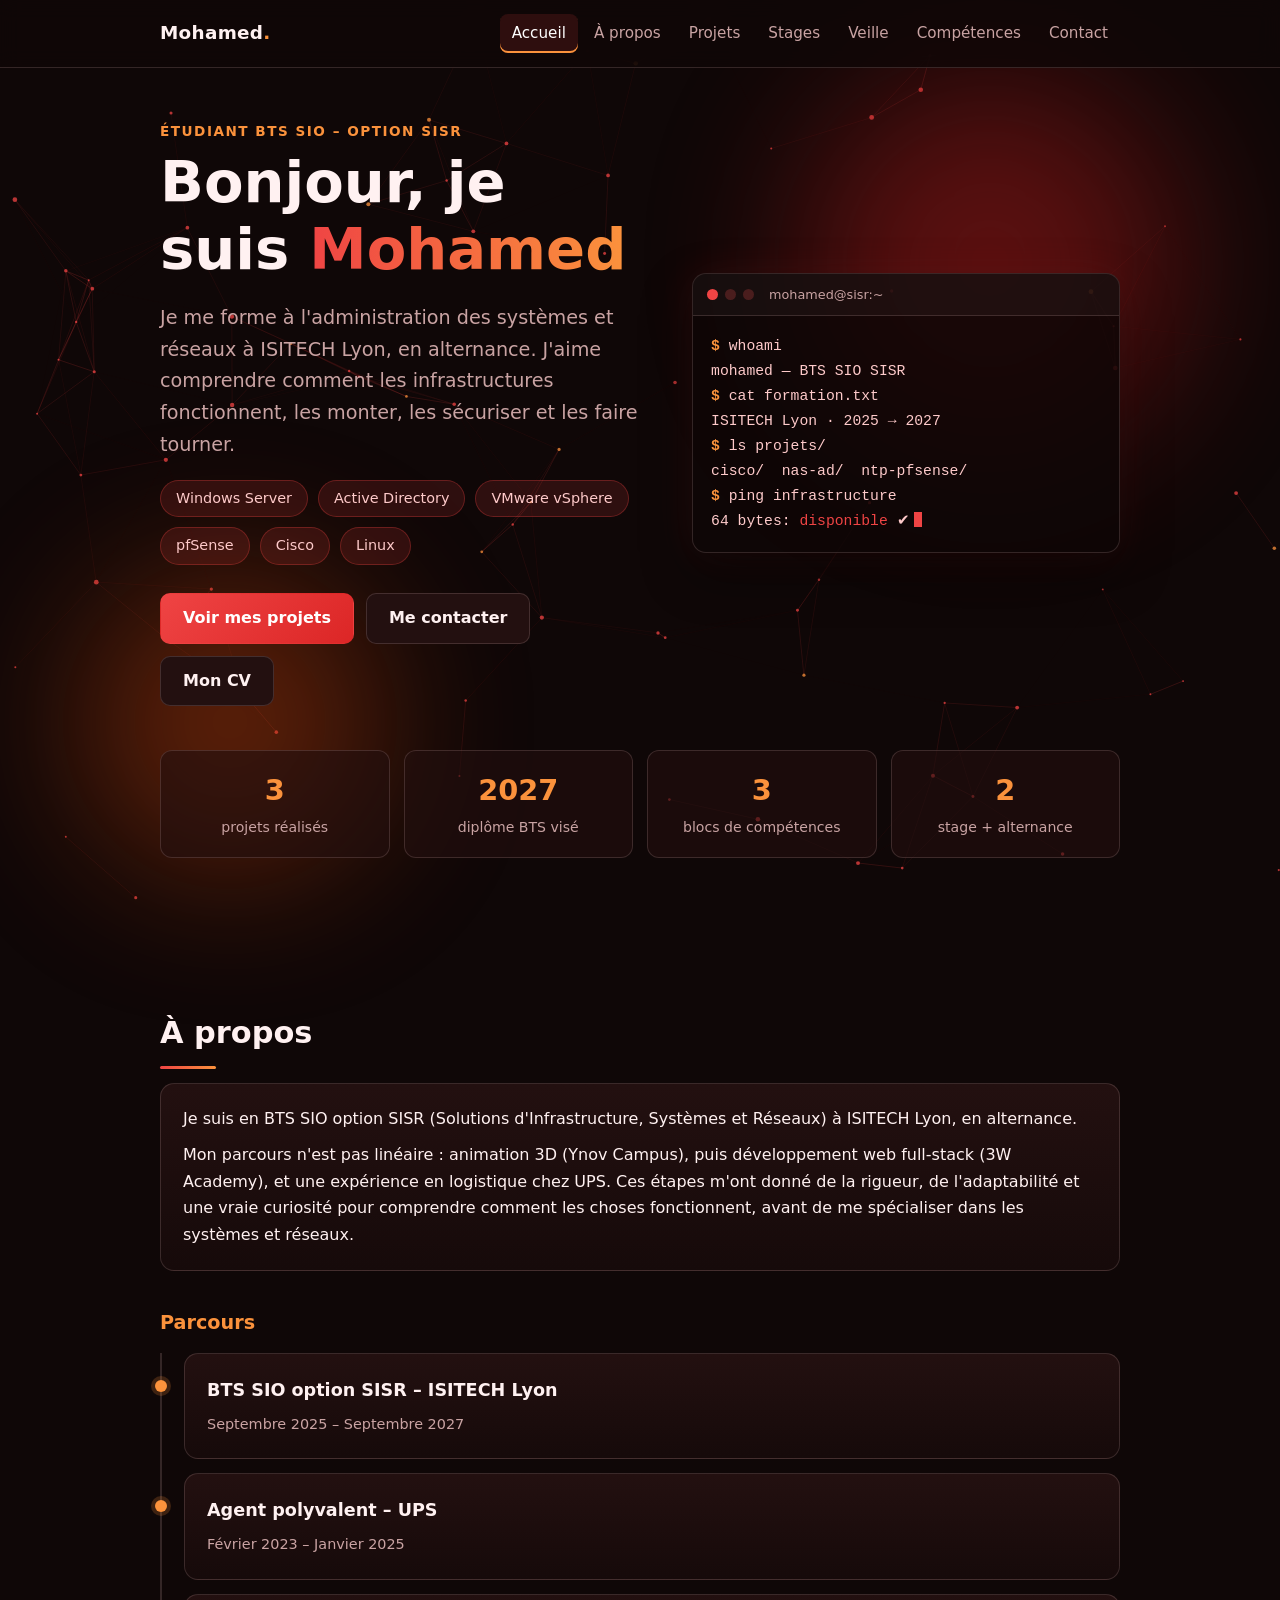
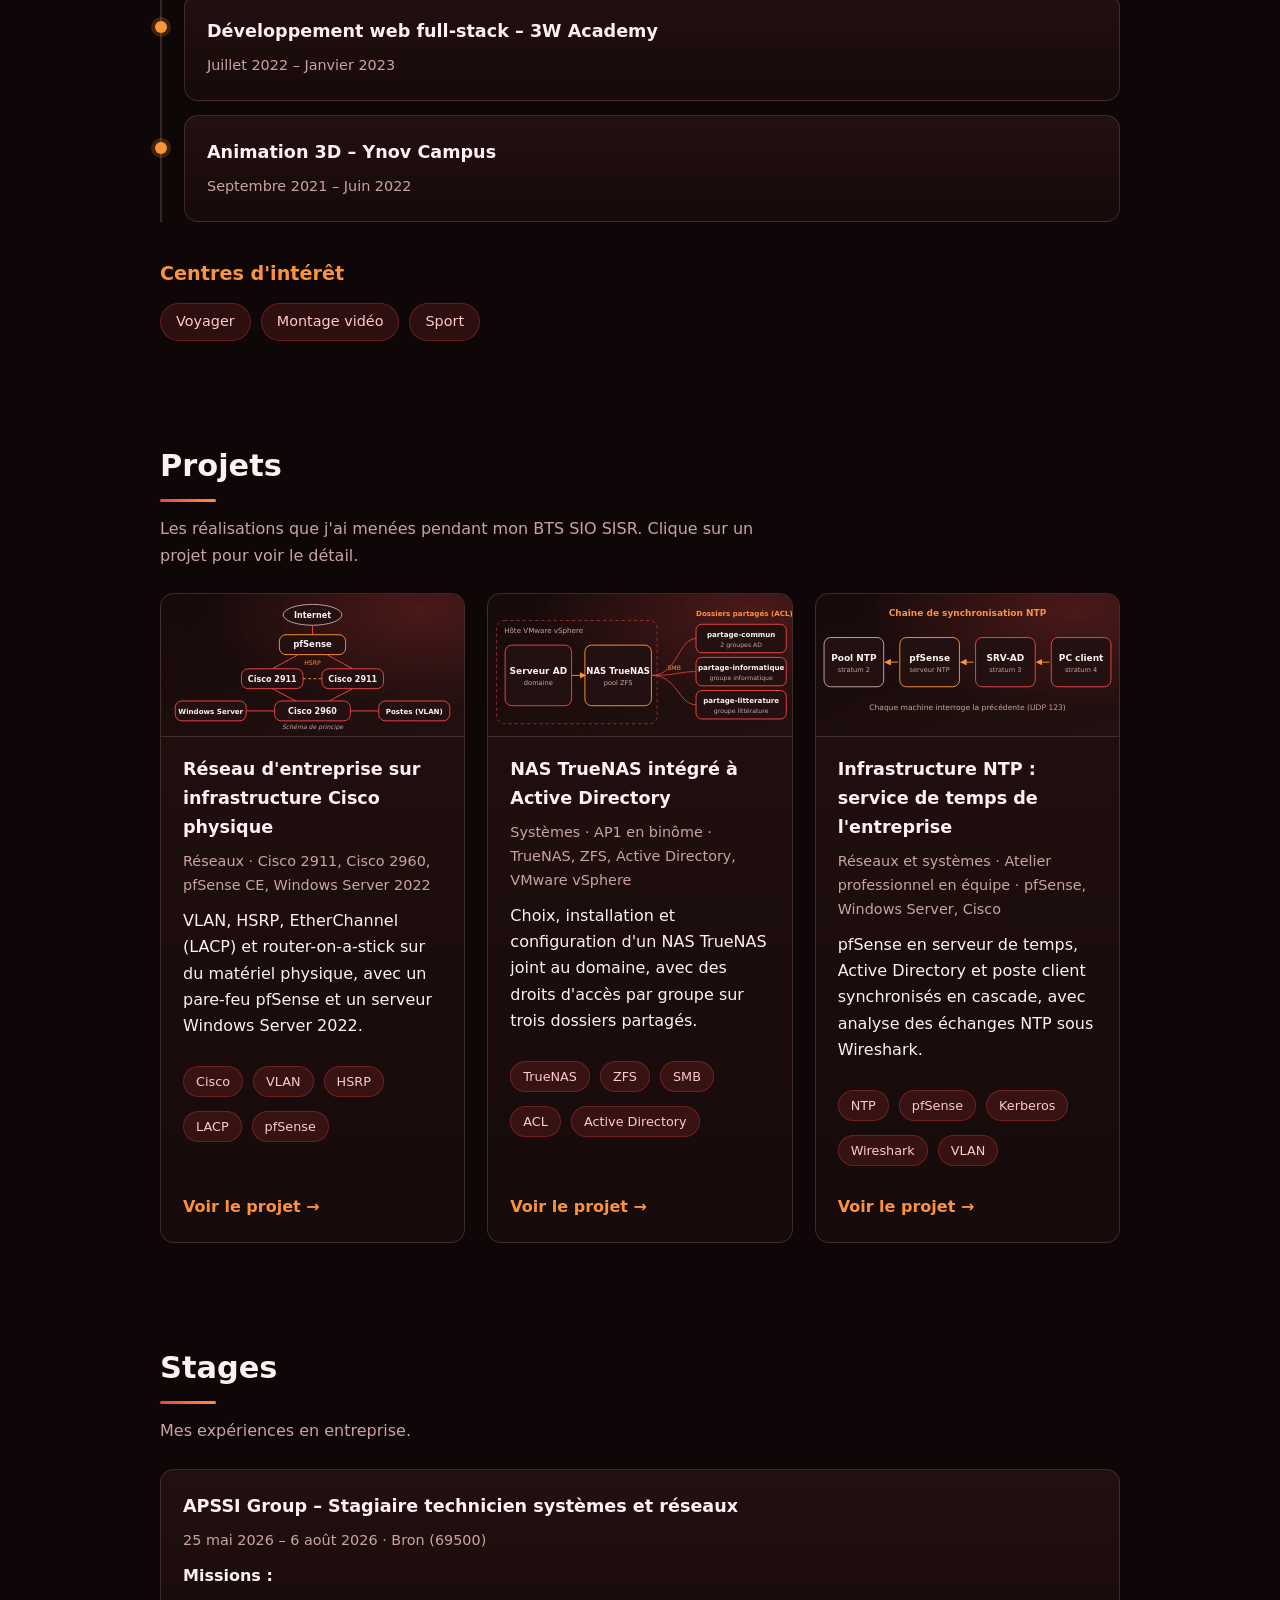
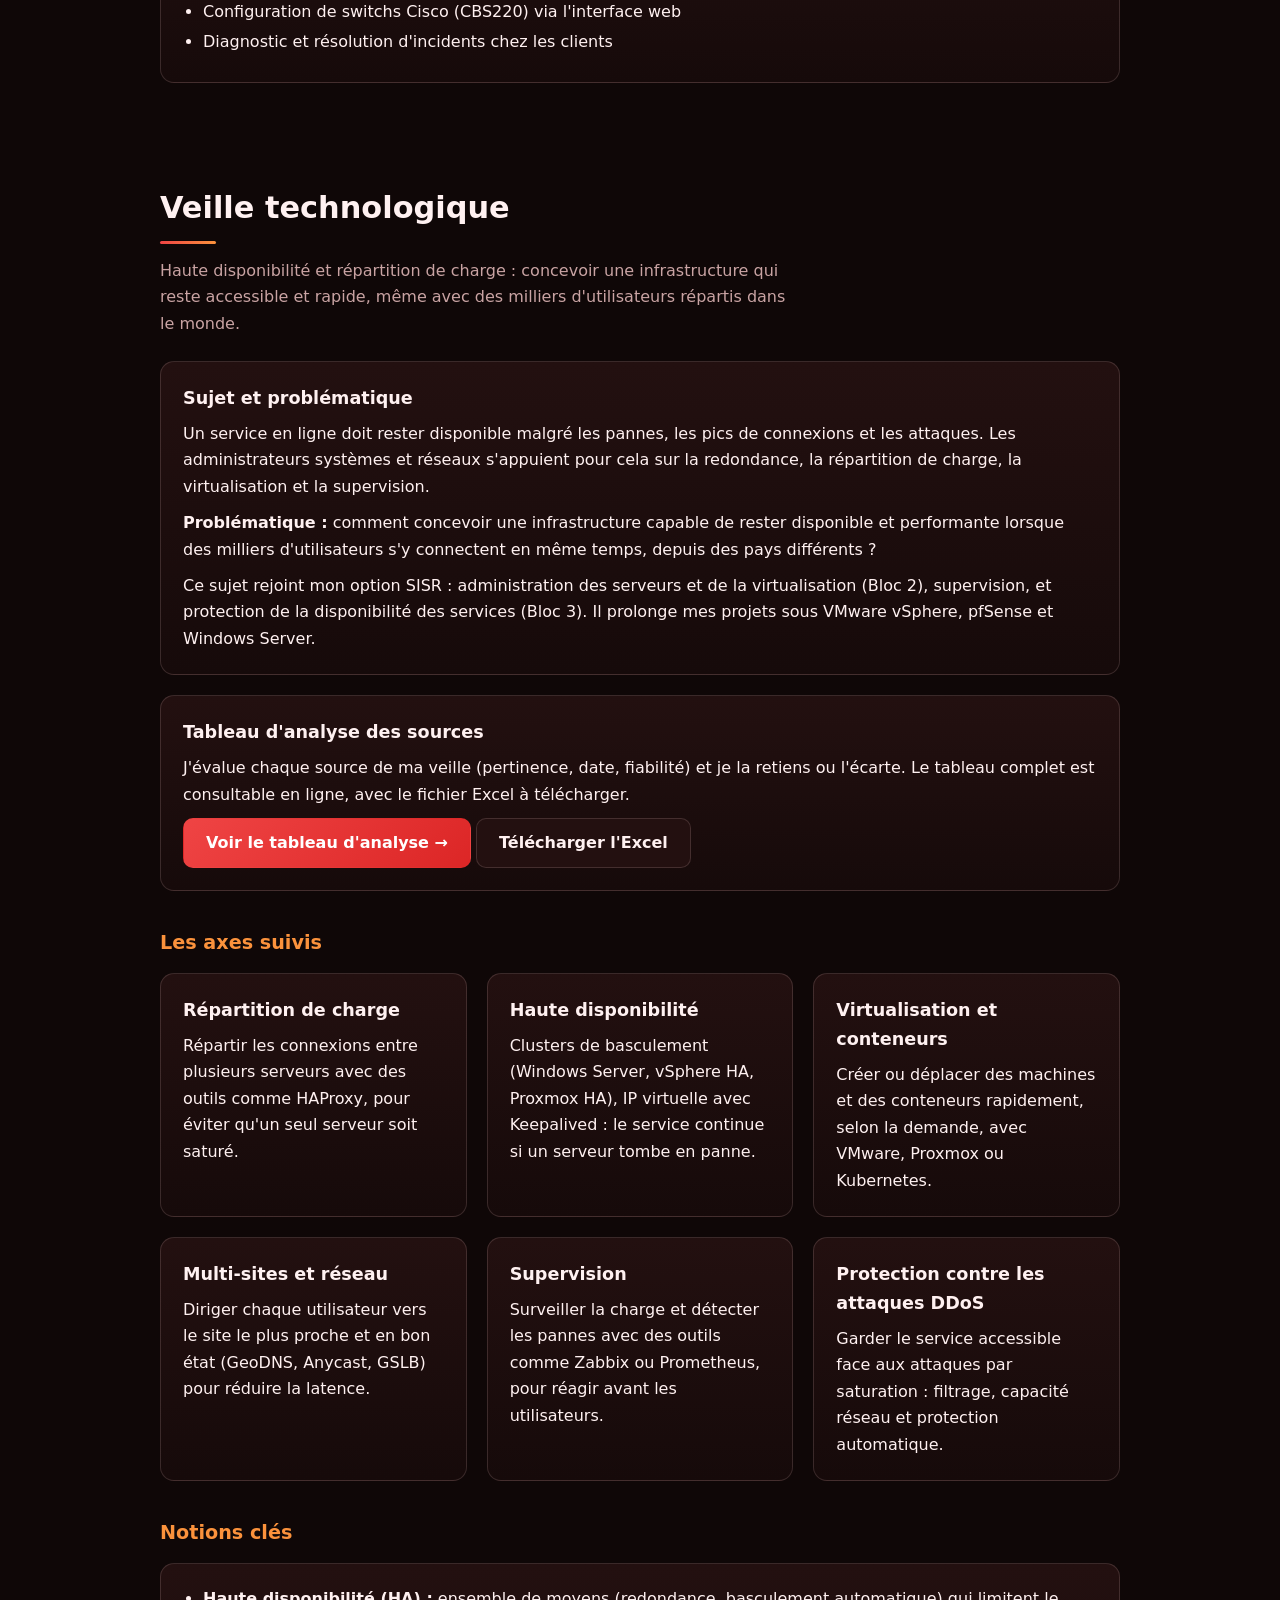
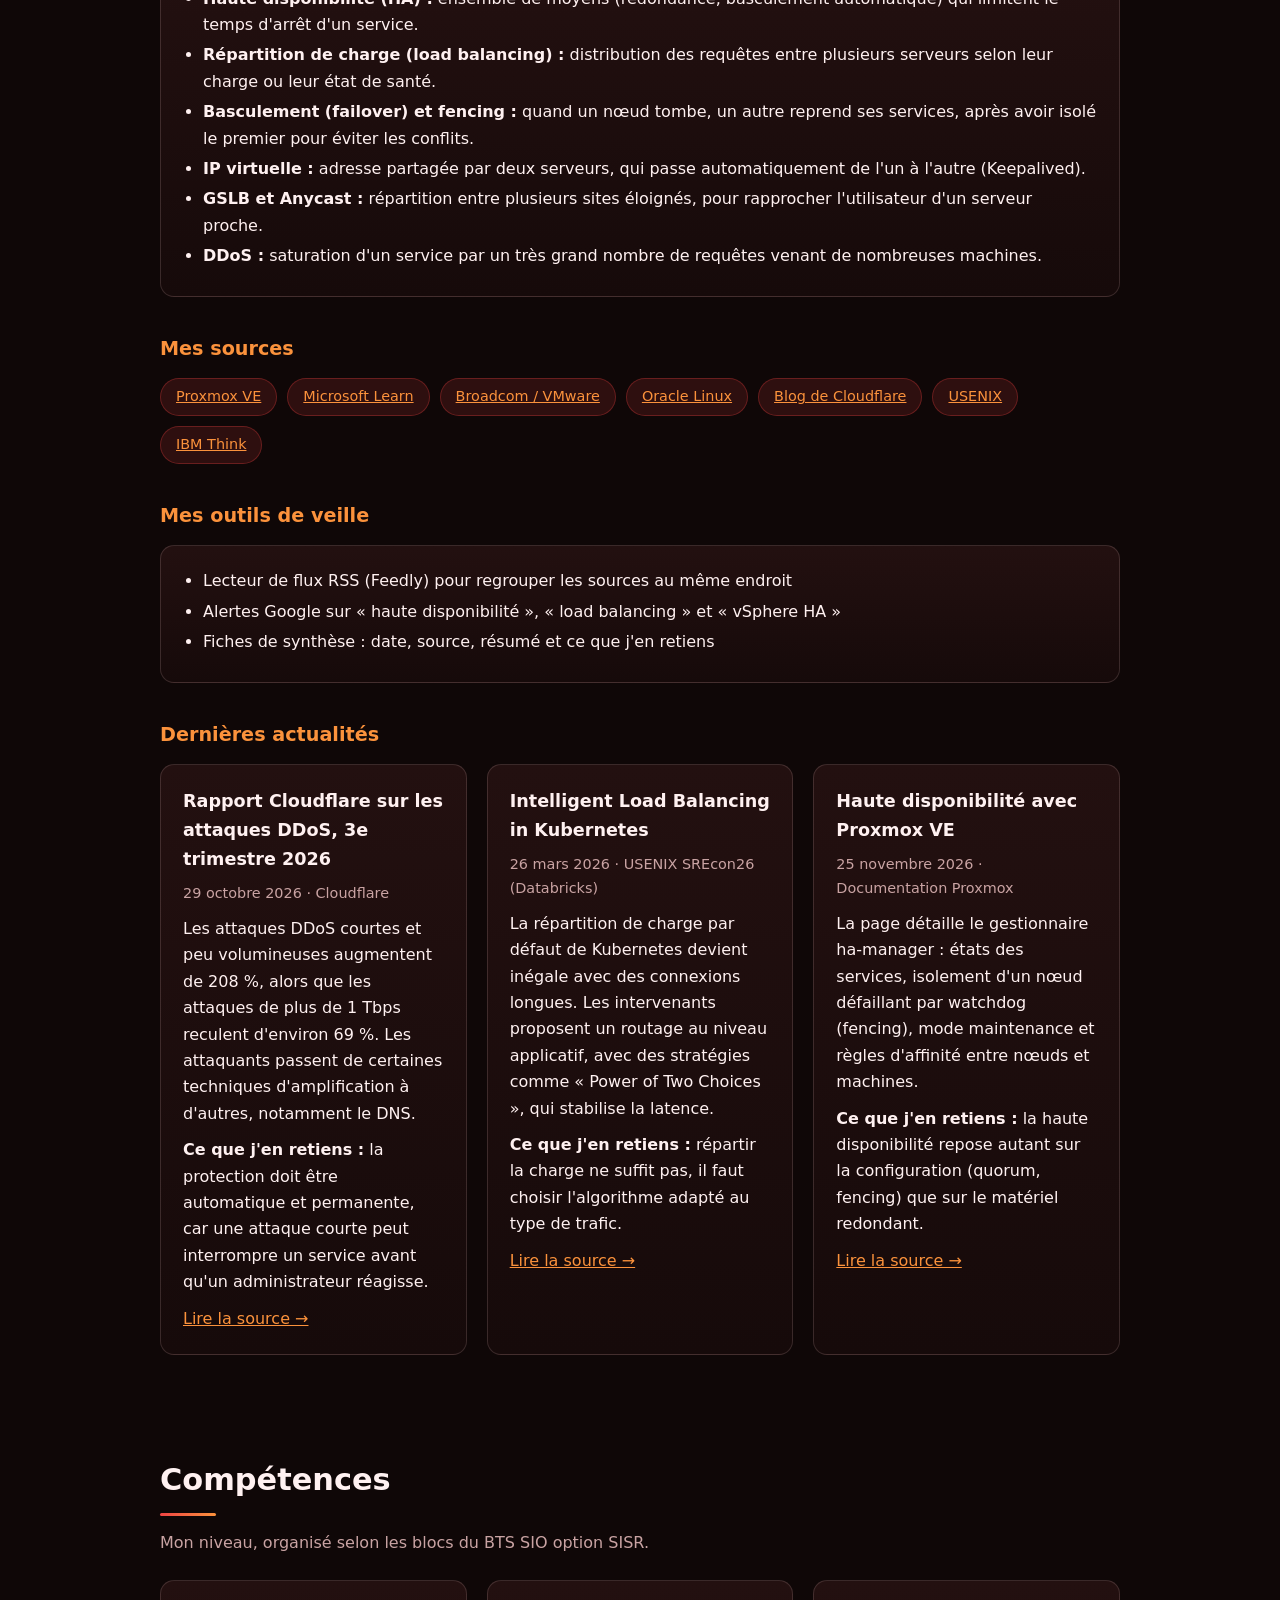
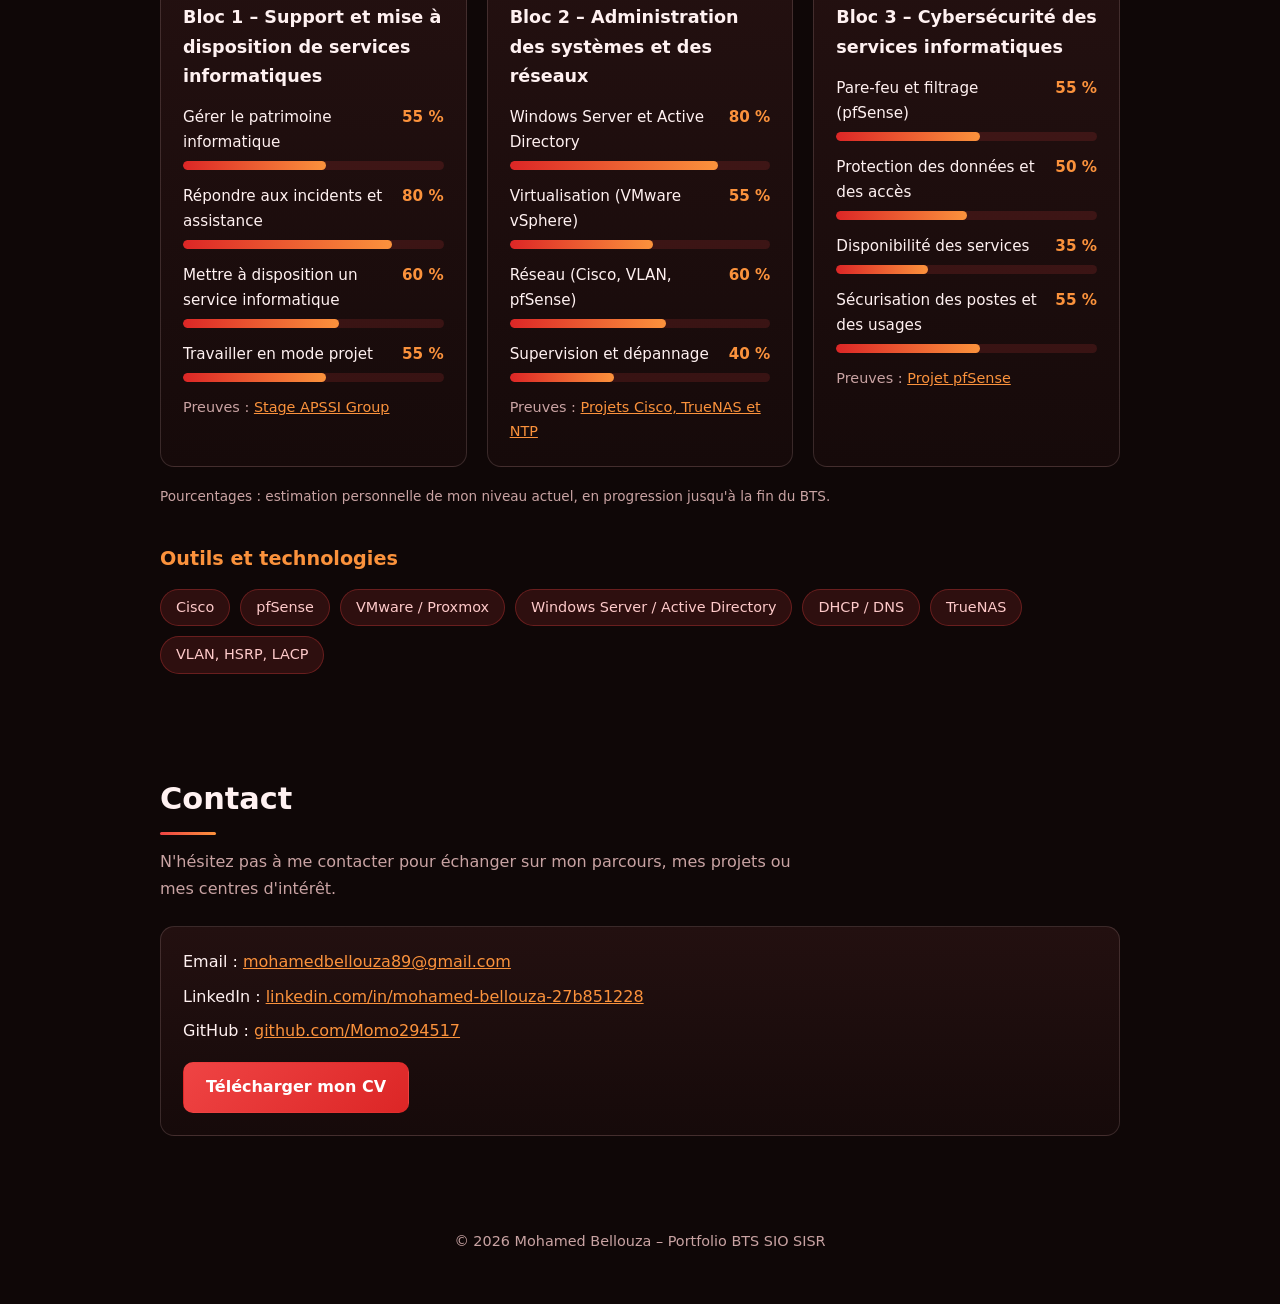
==== commit b338eb7d: "Add files via upload" ====
--- a/index.html
+++ b/index.html
@@ -232,19 +232,19 @@
     <div class="grid">
       <div class="card reveal">
         <h3>Bloc 1 – Support et mise à disposition de services informatiques</h3>
-        <div class="skill"><div class="top"><span>Gérer le patrimoine informatique</span><b>65 %</b></div><div class="bar"><i style="--p:65%"></i></div></div><div class="skill"><div class="top"><span>Répondre aux incidents et assistance</span><b>80 %</b></div><div class="bar"><i style="--p:80%"></i></div></div><div class="skill"><div class="top"><span>Mettre à disposition un service informatique</span><b>70 %</b></div><div class="bar"><i style="--p:70%"></i></div></div><div class="skill"><div class="top"><span>Travailler en mode projet</span><b>60 %</b></div><div class="bar"><i style="--p:60%"></i></div></div>
+        <div class="skill"><div class="top"><span>Gérer le patrimoine informatique</span><b>55 %</b></div><div class="bar"><i style="--p:55%"></i></div></div><div class="skill"><div class="top"><span>Répondre aux incidents et assistance</span><b>80 %</b></div><div class="bar"><i style="--p:80%"></i></div></div><div class="skill"><div class="top"><span>Mettre à disposition un service informatique</span><b>60 %</b></div><div class="bar"><i style="--p:60%"></i></div></div><div class="skill"><div class="top"><span>Travailler en mode projet</span><b>55 %</b></div><div class="bar"><i style="--p:55%"></i></div></div>
         <p class="meta">Preuves : <a href="#stages">Stage APSSI Group</a></p>
       </div>
 
       <div class="card reveal">
         <h3>Bloc 2 – Administration des systèmes et des réseaux</h3>
-        <div class="skill"><div class="top"><span>Windows Server et Active Directory</span><b>80 %</b></div><div class="bar"><i style="--p:80%"></i></div></div><div class="skill"><div class="top"><span>Virtualisation (VMware vSphere)</span><b>65 %</b></div><div class="bar"><i style="--p:65%"></i></div></div><div class="skill"><div class="top"><span>Réseau (Cisco, VLAN, pfSense)</span><b>70 %</b></div><div class="bar"><i style="--p:70%"></i></div></div><div class="skill"><div class="top"><span>Supervision et dépannage</span><b>40 %</b></div><div class="bar"><i style="--p:40%"></i></div></div>
+        <div class="skill"><div class="top"><span>Windows Server et Active Directory</span><b>80 %</b></div><div class="bar"><i style="--p:80%"></i></div></div><div class="skill"><div class="top"><span>Virtualisation (VMware vSphere)</span><b>55 %</b></div><div class="bar"><i style="--p:55%"></i></div></div><div class="skill"><div class="top"><span>Réseau (Cisco, VLAN, pfSense)</span><b>60 %</b></div><div class="bar"><i style="--p:60%"></i></div></div><div class="skill"><div class="top"><span>Supervision et dépannage</span><b>40 %</b></div><div class="bar"><i style="--p:40%"></i></div></div>
         <p class="meta">Preuves : <a href="#projets">Projets Cisco, TrueNAS et NTP</a></p>
       </div>
 
       <div class="card reveal">
         <h3>Bloc 3 – Cybersécurité des services informatiques</h3>
-        <div class="skill"><div class="top"><span>Pare-feu et filtrage (pfSense)</span><b>60 %</b></div><div class="bar"><i style="--p:60%"></i></div></div><div class="skill"><div class="top"><span>Protection des données et des accès</span><b>55 %</b></div><div class="bar"><i style="--p:55%"></i></div></div><div class="skill"><div class="top"><span>Disponibilité des services</span><b>35 %</b></div><div class="bar"><i style="--p:35%"></i></div></div><div class="skill"><div class="top"><span>Sécurisation des postes et des usages</span><b>65 %</b></div><div class="bar"><i style="--p:65%"></i></div></div>
+        <div class="skill"><div class="top"><span>Pare-feu et filtrage (pfSense)</span><b>55 %</b></div><div class="bar"><i style="--p:55%"></i></div></div><div class="skill"><div class="top"><span>Protection des données et des accès</span><b>50 %</b></div><div class="bar"><i style="--p:50%"></i></div></div><div class="skill"><div class="top"><span>Disponibilité des services</span><b>35 %</b></div><div class="bar"><i style="--p:35%"></i></div></div><div class="skill"><div class="top"><span>Sécurisation des postes et des usages</span><b>55 %</b></div><div class="bar"><i style="--p:55%"></i></div></div>
         <p class="meta">Preuves : <a href="#projets">Projet pfSense</a></p>
       </div>
     </div>
